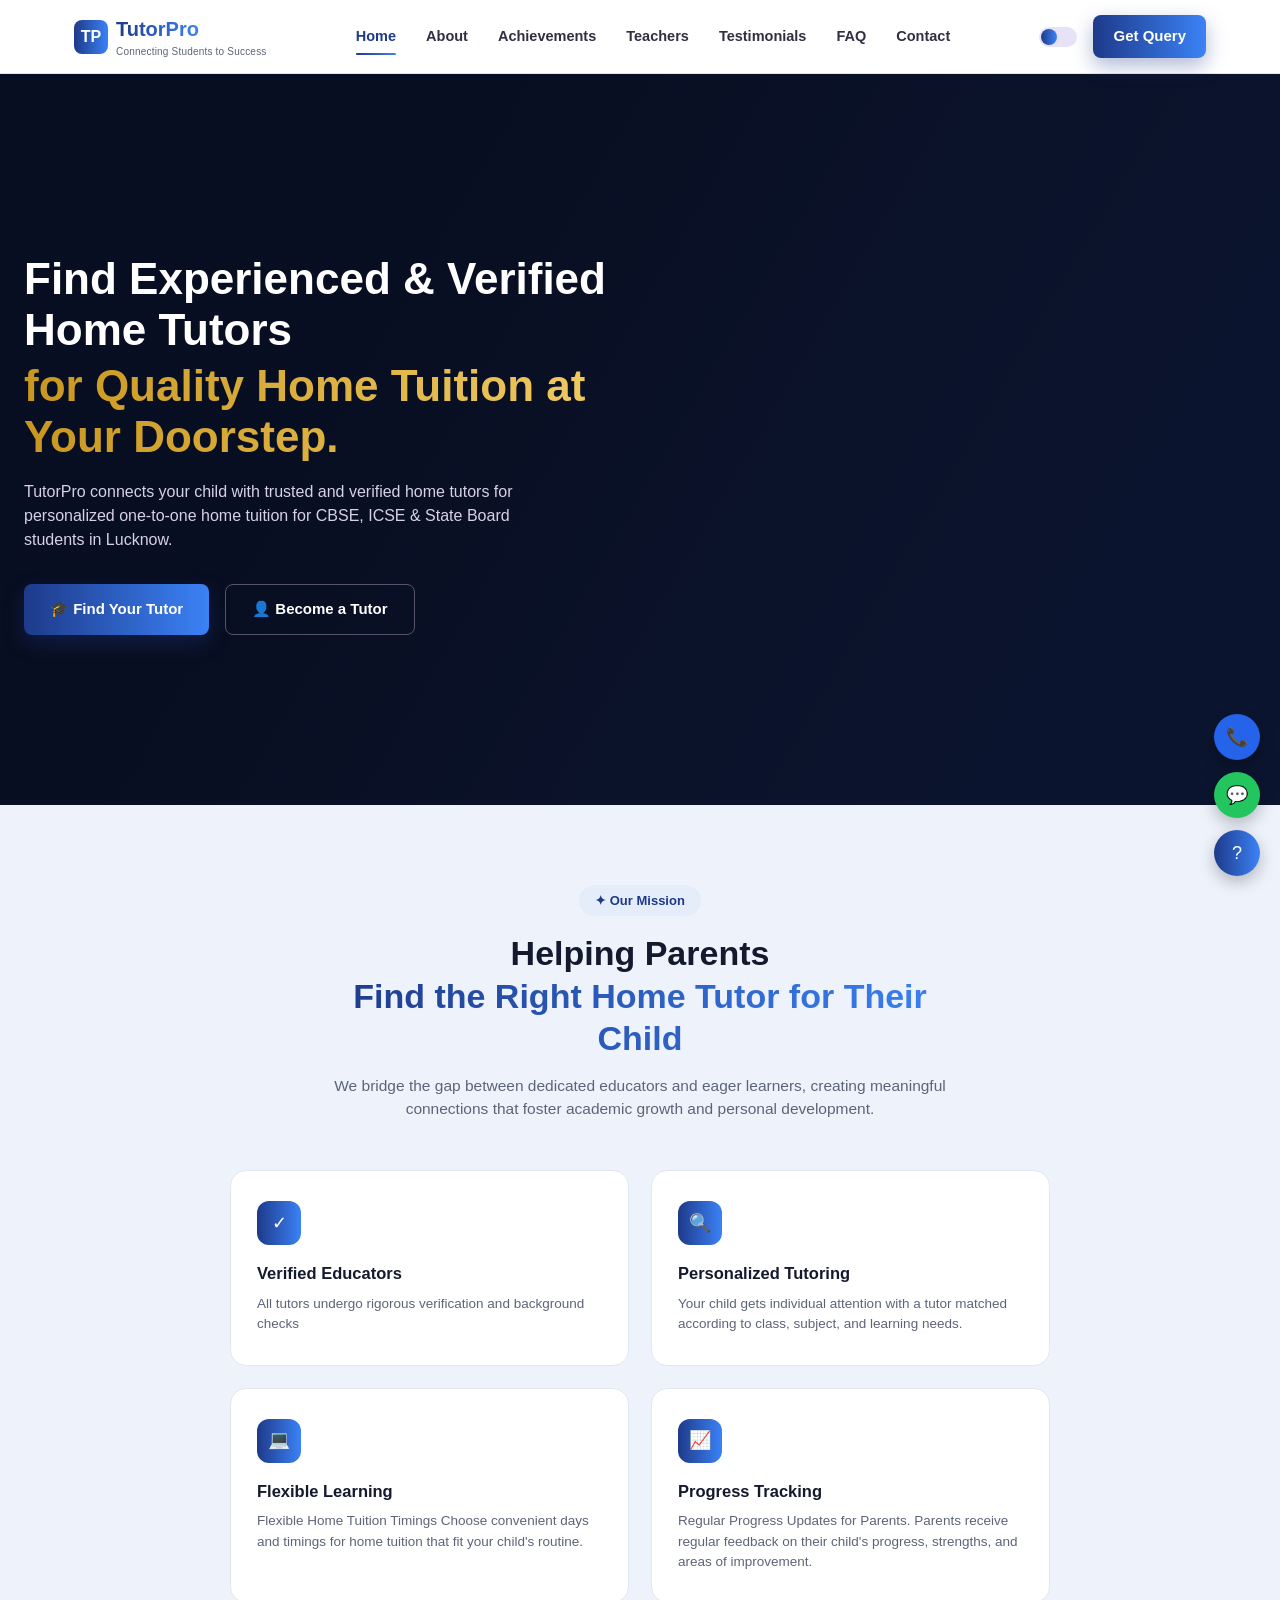
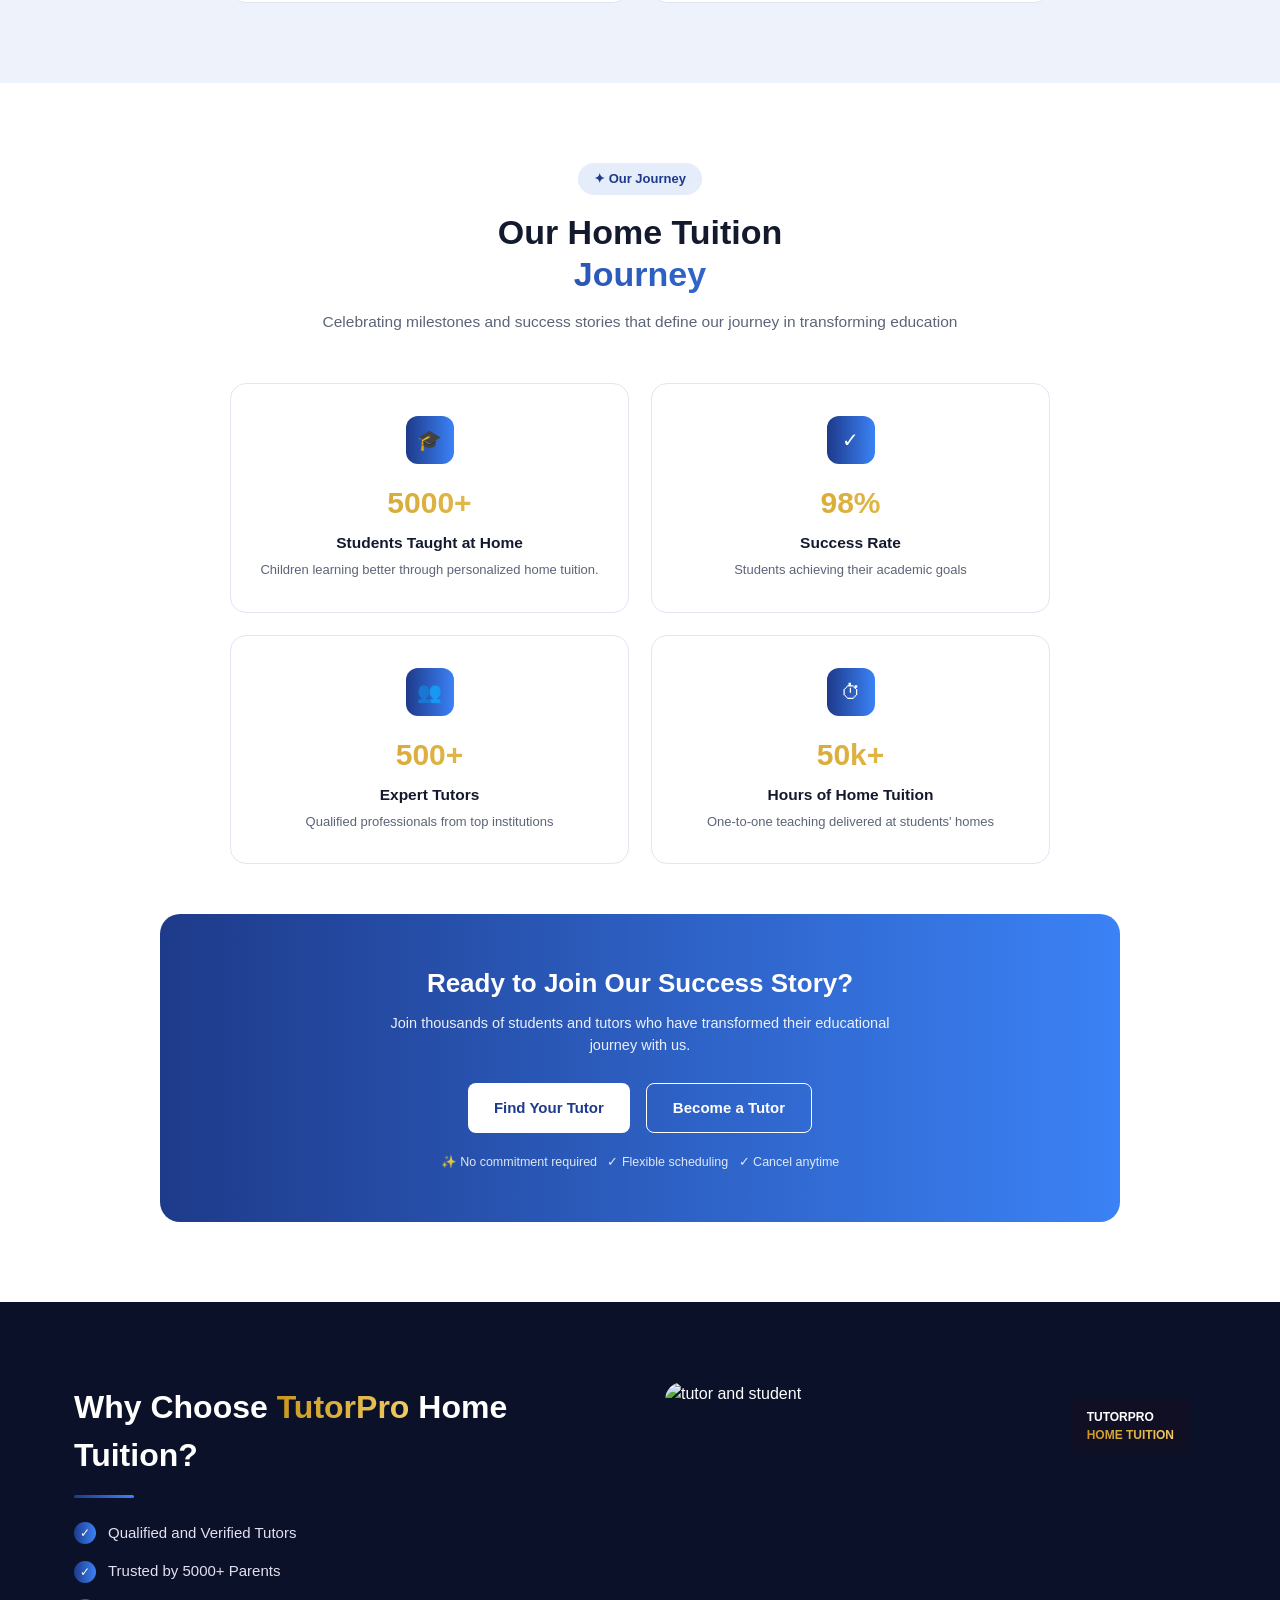
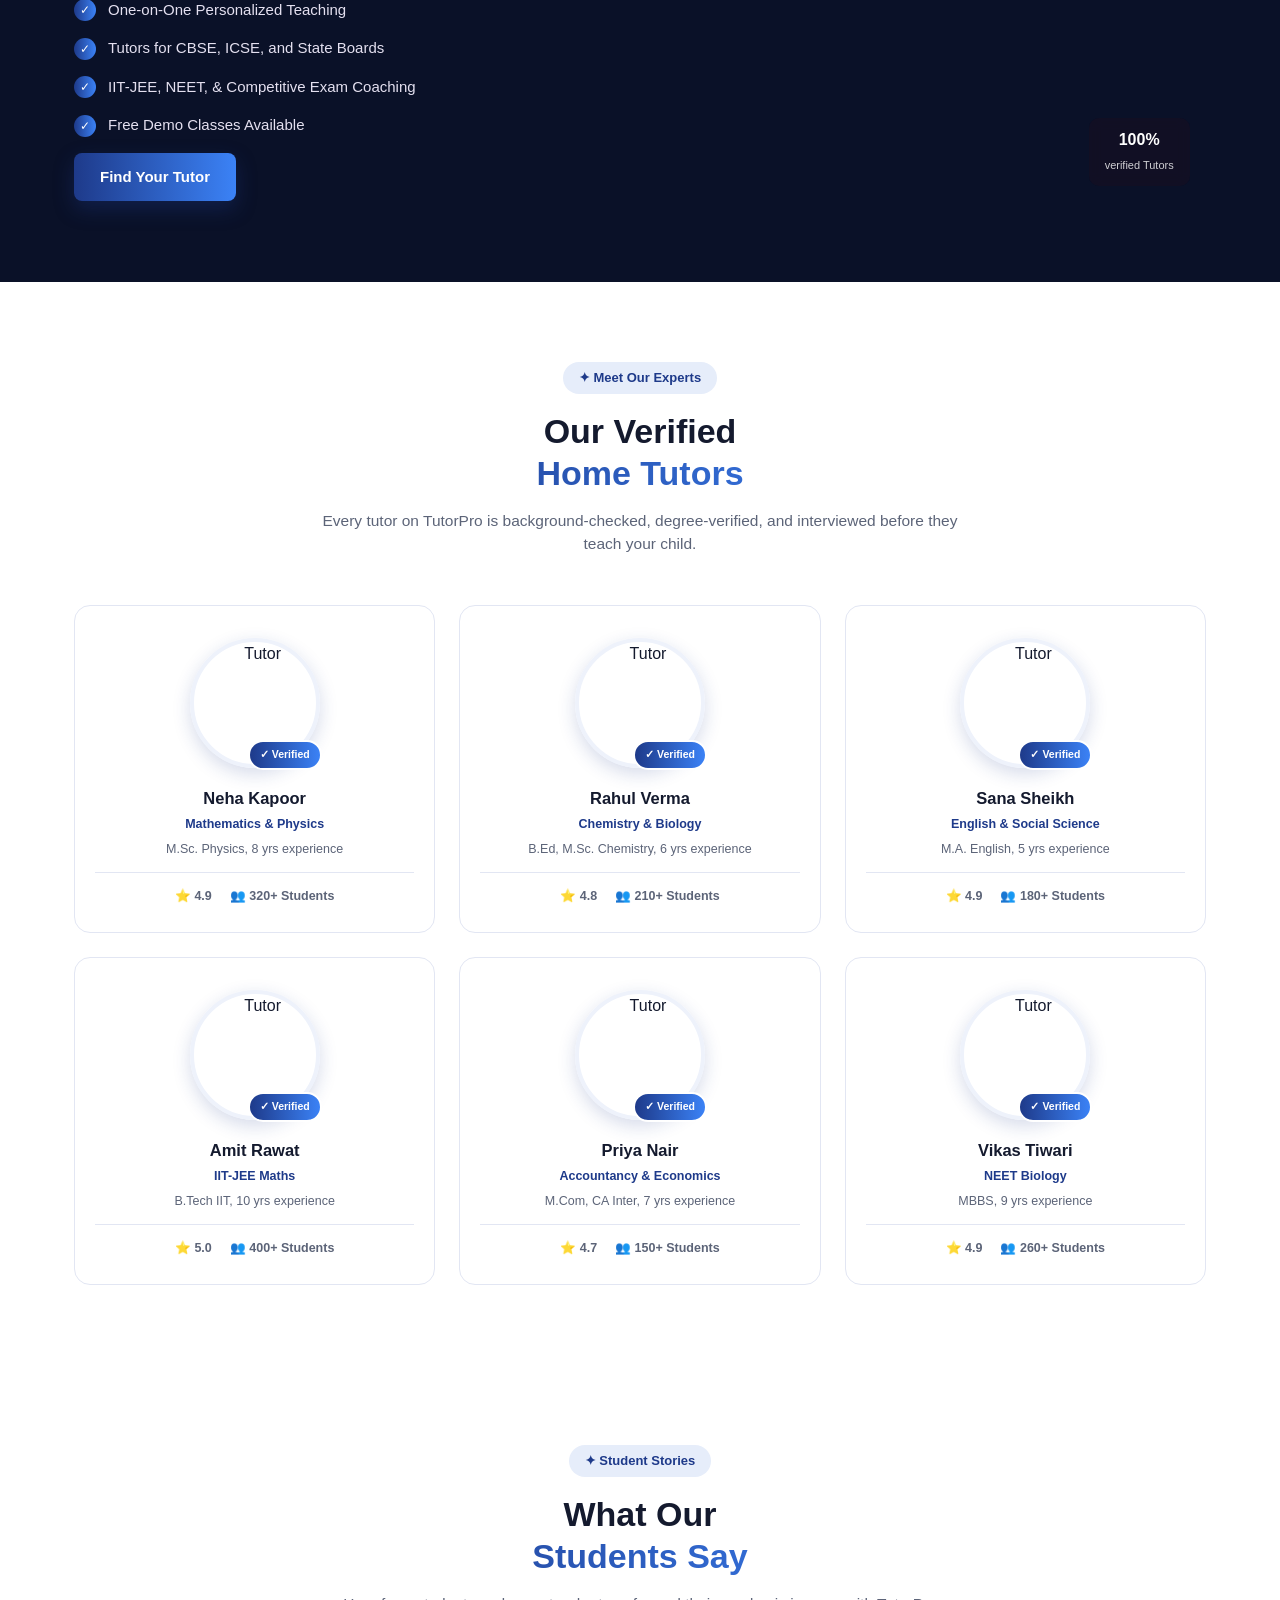
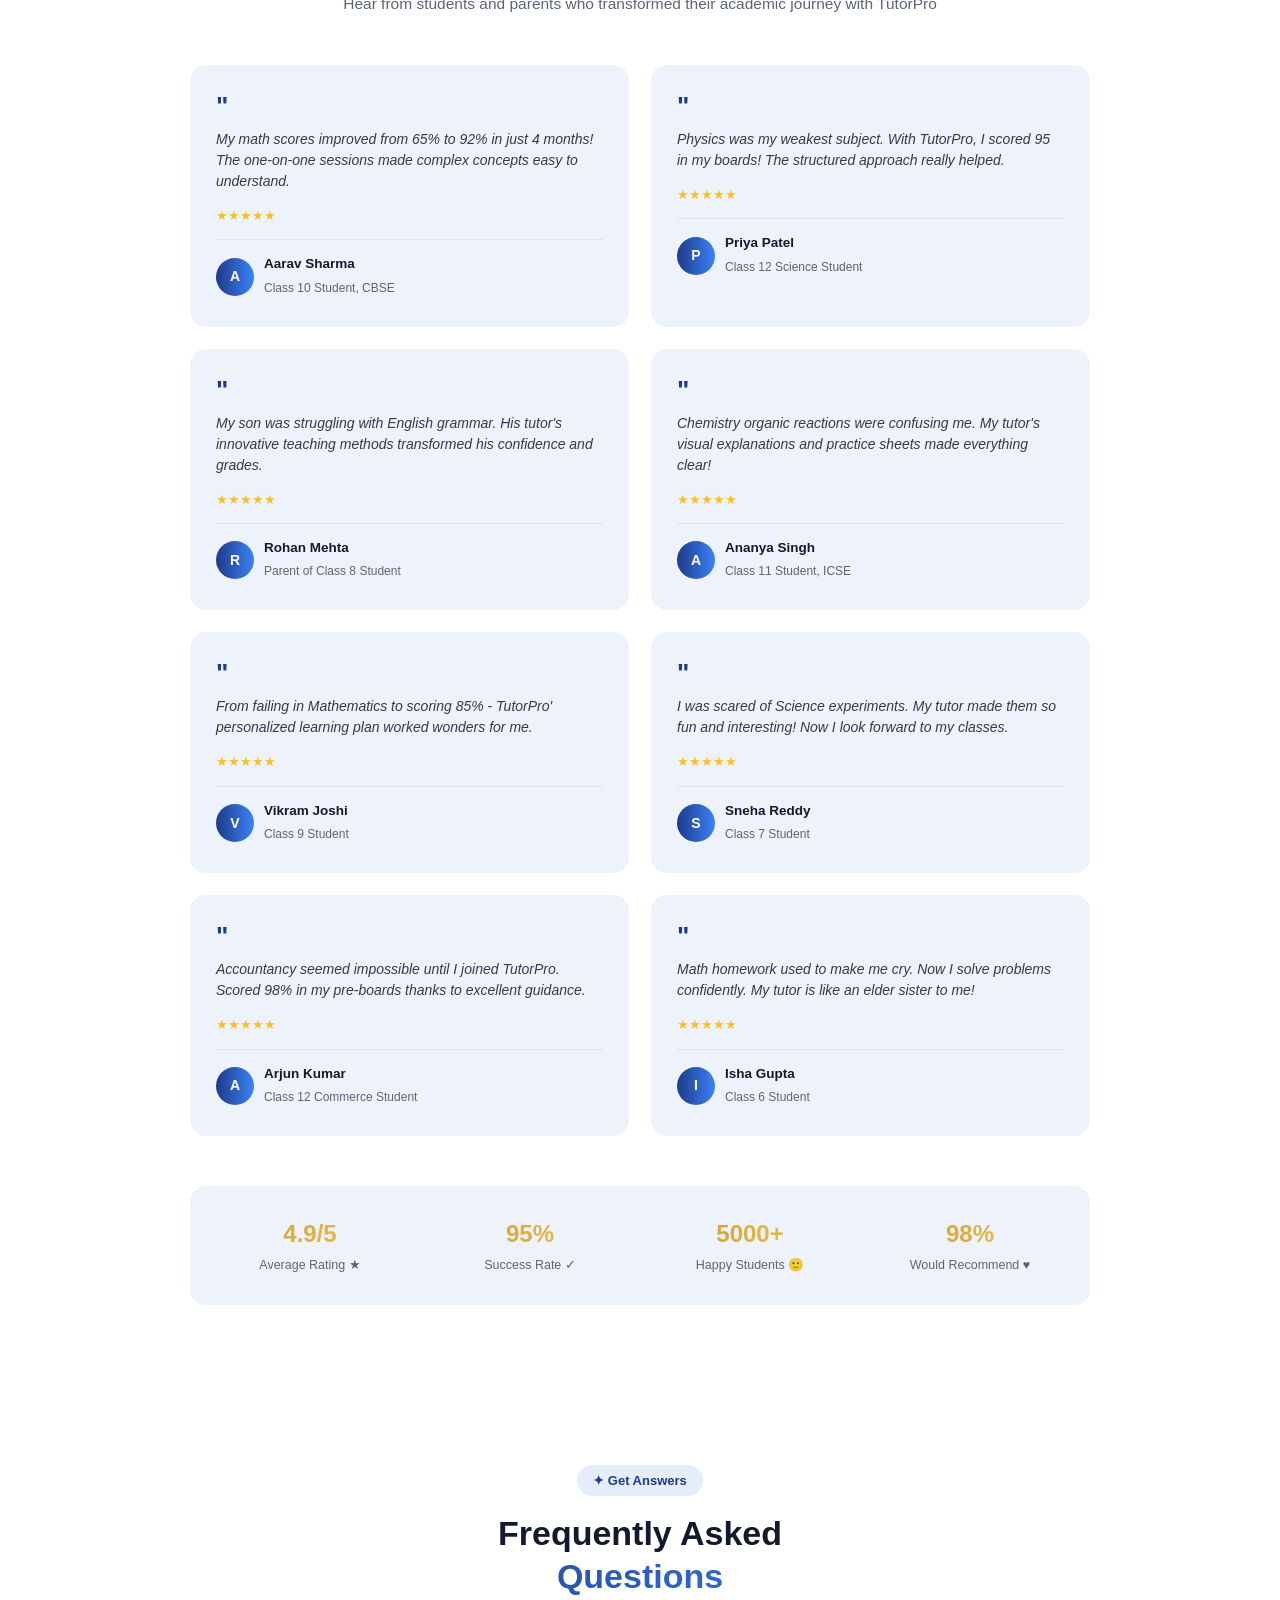
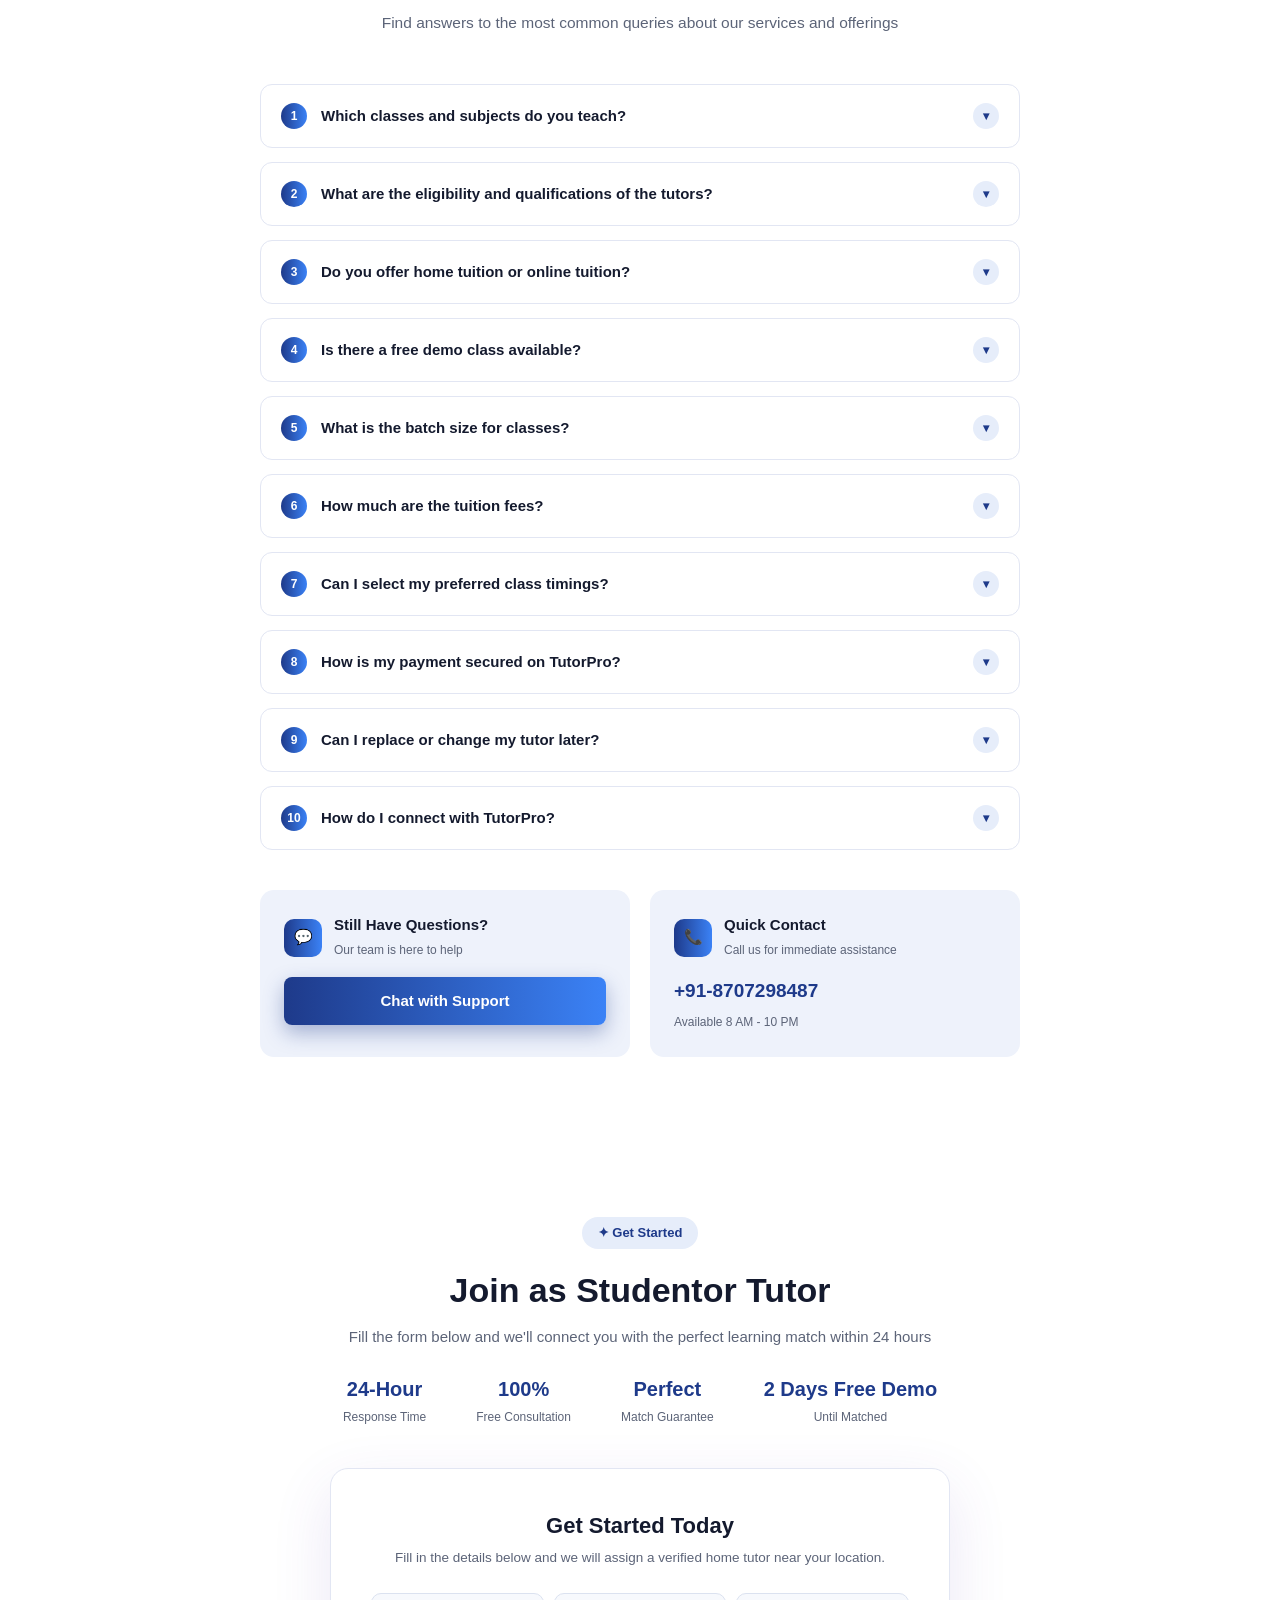
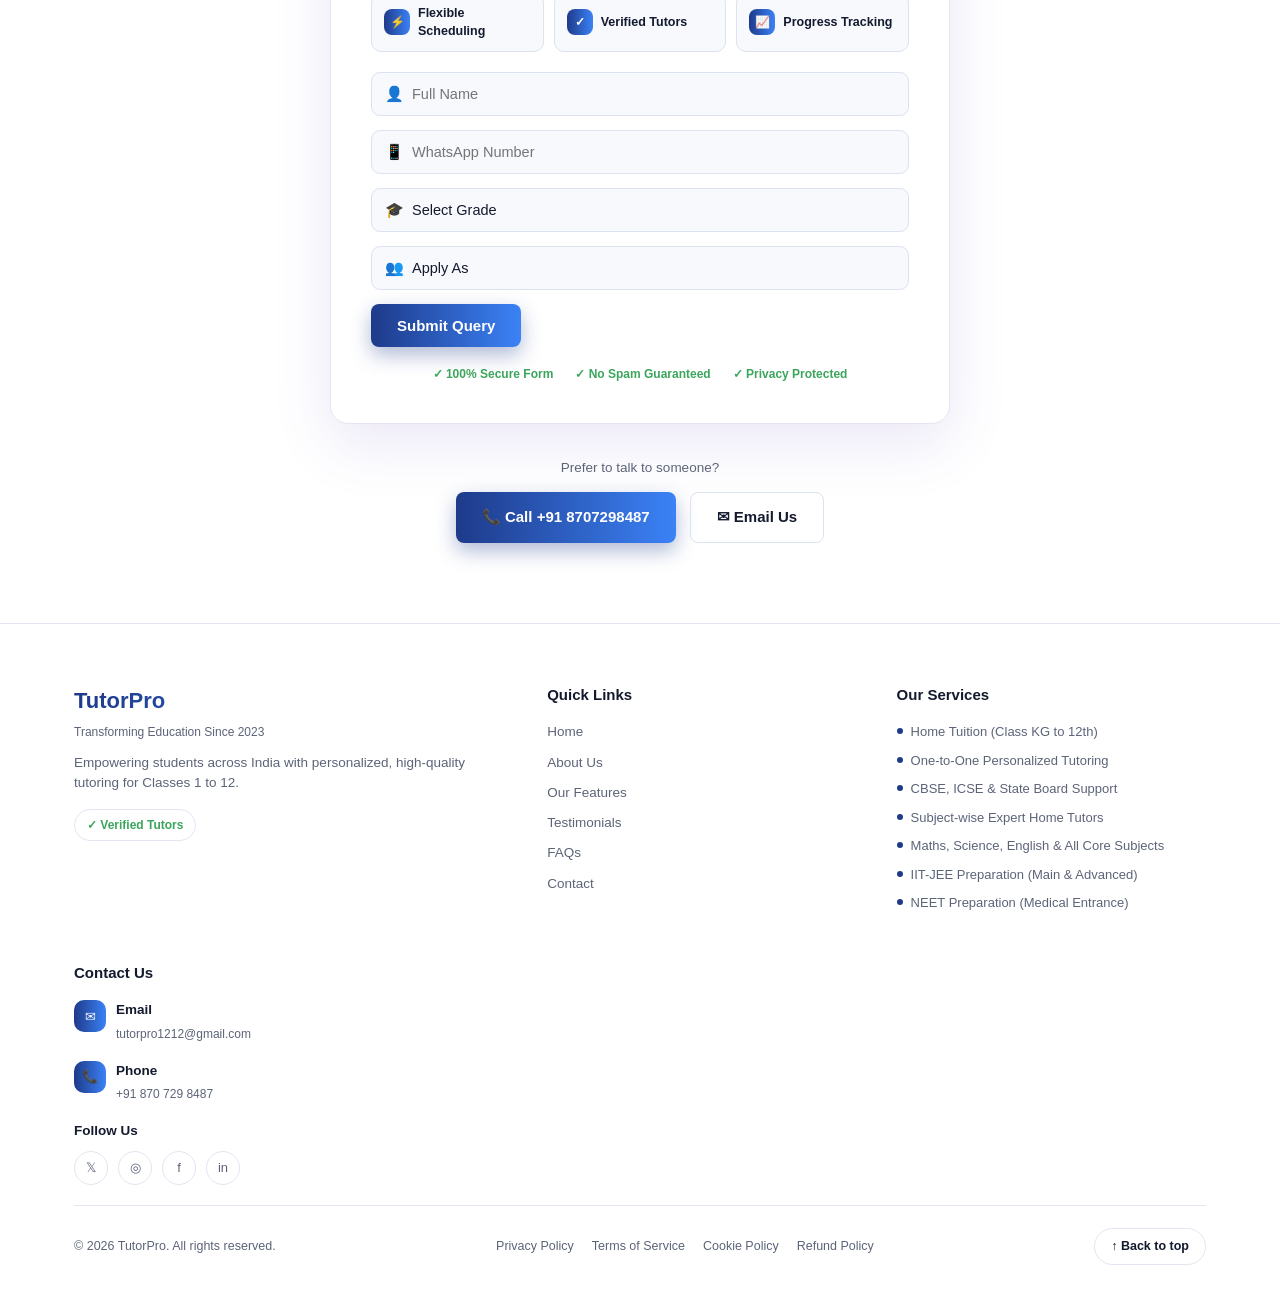
==== index.html @ f7be7aba "first commit" ====
<!DOCTYPE html>
<html lang="en">
<head>
<meta charset="UTF-8">
<meta name="viewport" content="width=device-width, initial-scale=1.0">

<!-- ===== Primary SEO Meta Tags ===== -->
<title>TutorPro | Verified Home Tutors in Lucknow for CBSE, ICSE & State Board</title>
<meta name="title" content="TutorPro | Verified Home Tutors in Lucknow for CBSE, ICSE & State Board">
<meta name="description" content="TutorPro connects students in Lucknow with verified, experienced home tutors for one-to-one home tuition — CBSE, ICSE, State Board, IIT-JEE & NEET coaching. Free demo class available.">
<meta name="keywords" content="home tutor Lucknow, home tuition Lucknow, CBSE tutor, ICSE tutor, state board tutor, IIT-JEE coaching, NEET coaching, verified home tutors, private tutor near me, TutorPro">
<meta name="author" content="TutorPro">
<meta name="robots" content="index, follow">
<meta name="language" content="English">
<meta name="revisit-after" content="7 days">
<link rel="canonical" href="https://www.tutorpro.in/">

<!-- ===== Open Graph / Facebook ===== -->
<meta property="og:type" content="website">
<meta property="og:url" content="https://www.tutorpro.in/">
<meta property="og:site_name" content="TutorPro">
<meta property="og:title" content="TutorPro | Verified Home Tutors in Lucknow for CBSE, ICSE & State Board">
<meta property="og:description" content="Find experienced & verified home tutors for quality one-to-one home tuition at your doorstep. CBSE, ICSE, State Board, IIT-JEE & NEET coaching in Lucknow.">
<meta property="og:image" content="https://www.tutorpro.in/og-image.jpg">
<meta property="og:image:width" content="1200">
<meta property="og:image:height" content="630">
<meta property="og:locale" content="en_IN">

<!-- ===== Twitter Card ===== -->
<meta name="twitter:card" content="summary_large_image">
<meta name="twitter:url" content="https://www.tutorpro.in/">
<meta name="twitter:title" content="TutorPro | Verified Home Tutors in Lucknow for CBSE, ICSE & State Board">
<meta name="twitter:description" content="Find experienced & verified home tutors for quality one-to-one home tuition at your doorstep in Lucknow. Free demo class available.">
<meta name="twitter:image" content="https://www.tutorpro.in/og-image.jpg">

<!-- ===== Theme / Icons ===== -->
<meta name="theme-color" content="#1e3a8a">
<link rel="icon" type="image/png" href="/favicon.png">
<link rel="apple-touch-icon" href="/apple-touch-icon.png">

<!-- ===== Structured Data (schema.org) ===== -->
<script type="application/ld+json">
{
  "@context": "https://schema.org",
  "@type": "EducationalOrganization",
  "name": "TutorPro",
  "description": "TutorPro connects students with verified and experienced home tutors for personalized one-to-one home tuition for CBSE, ICSE & State Board students in Lucknow.",
  "url": "https://www.tutorpro.in/",
  "logo": "https://www.tutorpro.in/logo.png",
  "telephone": "+91-8707298487",
  "email": "tutorpro1212@gmail.com",
  "address": {
    "@type": "PostalAddress",
    "addressLocality": "Lucknow",
    "addressRegion": "Uttar Pradesh",
    "addressCountry": "IN"
  },
  "areaServed": "Lucknow",
  "sameAs": [
    "https://twitter.com/tutorpro",
    "https://www.instagram.com/tutorpro",
    "https://www.facebook.com/tutorpro",
    "https://www.linkedin.com/company/tutorpro"
  ],
  "aggregateRating": {
    "@type": "AggregateRating",
    "ratingValue": "4.9",
    "reviewCount": "5000"
  }
}
</script>
<link rel="icon" href="assets/images/favicon.ico" type="image/x-icon">
<link rel="stylesheet" href="assets/css/style.css">
<link rel="stylesheet" href="assets/css/responsive.css">
<link rel="stylesheet" href="assets/css/theme.css">
</head>
<body>

<header>
  <div class="nav-wrap">
    <a href="#" class="logo">
      <div class="mark">TP</div>
      <div><span>TutorPro</span><small>Connecting Students to Success</small></div>
    </a>
    <nav class="nav-links" id="navLinks">
      <a href="#home" class="active">Home</a>
      <a href="#about">About</a>
      <a href="#achievements">Achievements</a>
      <a href="#teachers">Teachers</a>
      <a href="#testimonials">Testimonials</a>
      <a href="#faq">FAQ</a>
      <a href="#contact">Contact</a>
    </nav>
    <div class="nav-right">
      <div class="switch"></div>
      <a href="#contact" class="btn btn-grad nav-cta scroll-form-btn" style="padding:10px 20px;">Get Query</a>
      <button class="burger" id="burgerBtn" aria-label="Toggle menu" aria-expanded="false"><span></span><span></span><span></span></button>
    </div>
  </div>
  <div class="nav-overlay" id="navOverlay"></div>
</header>

<section class="hero" id="home">
  <div class="hero-inner">
    <h1>Find Experienced & Verified Home Tutors
      <span class="grad-line">for Quality Home Tuition at Your Doorstep.</span>
    </h1>
    <p>TutorPro connects your child with trusted and verified home tutors for personalized one-to-one home tuition for CBSE, ICSE & State Board students in Lucknow.</p>
    <div class="hero-btns">
      <a href="#contact" class="btn btn-grad scroll-form-btn" data-apply-as="Student">🎓 Find Your Tutor</a>
      <a href="#contact" class="btn btn-outline scroll-form-btn" data-apply-as="Tutor" style="border-color:#5a5170;color:#fff;">👤 Become a Tutor</a>
    </div>
  </div>
</section>

<section class="mission" id="about">
  <div class="container">
    <div class="section-head">
      <div class="eyebrow">✦ Our Mission</div>
      <h2>Helping Parents<span class="accent">Find the Right Home Tutor for Their Child</span></h2>
      <p>We bridge the gap between dedicated educators and eager learners, creating meaningful connections that foster academic growth and personal development.</p>
    </div>
    <div class="feat-grid">
      <div class="feat-card"><div class="feat-icon">✓</div><h4>Verified Educators</h4><p>All tutors undergo rigorous verification and background checks</p></div>
      <div class="feat-card"><div class="feat-icon">🔍</div><h4>Personalized Tutoring</h4><p>Your child gets individual attention with a tutor matched according to class, subject, and learning needs.</p></div>
      <div class="feat-card"><div class="feat-icon">💻</div><h4>Flexible Learning</h4><p>Flexible Home Tuition Timings Choose convenient days and timings for home tuition that fit your child's routine.</p></div>
      <div class="feat-card"><div class="feat-icon">📈</div><h4>Progress Tracking</h4><p>Regular Progress Updates for Parents. Parents receive regular feedback on their child's progress, strengths, and areas of improvement.</p></div>
    </div>
  </div>
</section>

<section>
  <div class="container">
    <div class="section-head">
      <div class="eyebrow">✦ Our Journey</div>
      <h2>Our Home Tuition<span class="accent">Journey</span></h2>
      <p>Celebrating milestones and success stories that define our journey in transforming education</p>
    </div>
    <div class="stats-grid">
      <div class="stat-card"><div class="stat-icon">🎓</div><div class="num">5000+</div><h4>Students Taught at Home</h4><p>Children learning better through personalized home tuition.</p></div>
      <div class="stat-card"><div class="stat-icon">✓</div><div class="num">98%</div><h4>Success Rate</h4><p>Students achieving their academic goals</p></div>
      <div class="stat-card"><div class="stat-icon">👥</div><div class="num">500+</div><h4>Expert Tutors</h4><p>Qualified professionals from top institutions</p></div>
      <div class="stat-card"><div class="stat-icon">⏱</div><div class="num">50k+</div><h4>Hours of Home Tuition</h4><p>One-to-one teaching delivered at students' homes</p></div>
    </div>
    <div class="cta-banner">
      <h3>Ready to Join Our Success Story?</h3>
      <p>Join thousands of students and tutors who have transformed their educational journey with us.</p>
      <div class="hero-btns">
        <a href="#contact" class="btn btn-white scroll-form-btn" data-apply-as="Student">Find Your Tutor</a>
        <a href="#contact" class="btn btn-outline scroll-form-btn" data-apply-as="Tutor">Become a Tutor</a>
      </div>
      <div class="cta-note">✨ No commitment required &nbsp; ✓ Flexible scheduling &nbsp; ✓ Cancel anytime</div>
    </div>
  </div>
</section>

<section class="why-dark" id="achievements">
  <div class="container">
    <div class="why-grid">
      <div>
        <h2>Why Choose <span>TutorPro</span> Home Tuition?</h2>
        <div class="divider"></div>
        <ul class="check-list">
          <li><span class="tick">✓</span> Qualified and Verified Tutors</li>
          <li><span class="tick">✓</span> Trusted by 5000+ Parents</li>
          <li><span class="tick">✓</span> One-on-One Personalized Teaching</li>
          <li><span class="tick">✓</span> Tutors for CBSE, ICSE, and State Boards</li>
          <li><span class="tick">✓</span> IIT-JEE, NEET, & Competitive Exam Coaching</li>
          <li><span class="tick">✓</span> Free Demo Classes Available</li>
        </ul>
        <a href="#contact" class="btn btn-grad scroll-form-btn" data-apply-as="Student">Find Your Tutor</a>
      </div>
      <div class="why-img">
        <img src="https://media.istockphoto.com/id/1006545730/photo/mother-helping-son-with-homework-sitting-at-desk-in-bedroom.jpg?s=612x612&w=0&k=20&c=tmEoLAjOdLFVr9pxAWvayZfAB1xKFu8ntSTrrJ3hf3w=" alt="tutor and student">
        <div class="why-tag">TUTORPRO<span>HOME TUITION</span></div>
        <div class="why-badge"><b>100%</b><small>verified Tutors</small></div>
      </div>
    </div>
  </div>
</section>

<section id="teachers">
  <div class="container">
    <div class="section-head">
      <div class="eyebrow">✦ Meet Our Experts</div>
      <h2>Our Verified<span class="accent">Home Tutors</span></h2>
      <p>Every tutor on TutorPro is background-checked, degree-verified, and interviewed before they teach your child.</p>
    </div>
    <div class="teacher-grid">
      <div class="teacher-card">
        <div class="teacher-photo">
          <img src="https://images.unsplash.com/photo-1580489944761-15a19d654956?q=80&w=500&auto=format&fit=crop" alt="Tutor">
          <span class="teacher-badge">✓ Verified</span>
        </div>
        <div class="teacher-info">
          <h4>Neha Kapoor</h4>
          <div class="subject">Mathematics & Physics</div>
          <div class="qual">M.Sc. Physics, 8 yrs experience</div>
          <div class="teacher-meta">
            <span>⭐ 4.9</span>
            <span>👥 320+ Students</span>
          </div>
        </div>
      </div>
      <div class="teacher-card">
        <div class="teacher-photo">
          <img src="https://images.unsplash.com/photo-1507003211169-0a1dd7228f2d?q=80&w=500&auto=format&fit=crop" alt="Tutor">
          <span class="teacher-badge">✓ Verified</span>
        </div>
        <div class="teacher-info">
          <h4>Rahul Verma</h4>
          <div class="subject">Chemistry & Biology</div>
          <div class="qual">B.Ed, M.Sc. Chemistry, 6 yrs experience</div>
          <div class="teacher-meta">
            <span>⭐ 4.8</span>
            <span>👥 210+ Students</span>
          </div>
        </div>
      </div>
      <div class="teacher-card">
        <div class="teacher-photo">
          <img src="https://images.unsplash.com/photo-1573497019940-1c28c88b4f3e?q=80&w=500&auto=format&fit=crop" alt="Tutor">
          <span class="teacher-badge">✓ Verified</span>
        </div>
        <div class="teacher-info">
          <h4>Sana Sheikh</h4>
          <div class="subject">English & Social Science</div>
          <div class="qual">M.A. English, 5 yrs experience</div>
          <div class="teacher-meta">
            <span>⭐ 4.9</span>
            <span>👥 180+ Students</span>
          </div>
        </div>
      </div>
      <div class="teacher-card">
        <div class="teacher-photo">
          <img src="https://images.unsplash.com/photo-1500648767791-00dcc994a43e?q=80&w=500&auto=format&fit=crop" alt="Tutor">
          <span class="teacher-badge">✓ Verified</span>
        </div>
        <div class="teacher-info">
          <h4>Amit Rawat</h4>
          <div class="subject">IIT-JEE Maths</div>
          <div class="qual">B.Tech IIT, 10 yrs experience</div>
          <div class="teacher-meta">
            <span>⭐ 5.0</span>
            <span>👥 400+ Students</span>
          </div>
        </div>
      </div>
      <div class="teacher-card">
        <div class="teacher-photo">
          <img src="https://images.unsplash.com/photo-1544005313-94ddf0286df2?q=80&w=500&auto=format&fit=crop" alt="Tutor">
          <span class="teacher-badge">✓ Verified</span>
        </div>
        <div class="teacher-info">
          <h4>Priya Nair</h4>
          <div class="subject">Accountancy & Economics</div>
          <div class="qual">M.Com, CA Inter, 7 yrs experience</div>
          <div class="teacher-meta">
            <span>⭐ 4.7</span>
            <span>👥 150+ Students</span>
          </div>
        </div>
      </div>
      <div class="teacher-card">
        <div class="teacher-photo">
          <img src="https://images.unsplash.com/photo-1519085360753-af0119f7cbe7?q=80&w=500&auto=format&fit=crop" alt="Tutor">
          <span class="teacher-badge">✓ Verified</span>
        </div>
        <div class="teacher-info">
          <h4>Vikas Tiwari</h4>
          <div class="subject">NEET Biology</div>
          <div class="qual">MBBS, 9 yrs experience</div>
          <div class="teacher-meta">
            <span>⭐ 4.9</span>
            <span>👥 260+ Students</span>
          </div>
        </div>
      </div>
    </div>
  </div>
</section>

<section id="testimonials">
  <div class="container">
    <div class="section-head">
      <div class="eyebrow">✦ Student Stories</div>
      <h2>What Our<span class="accent">Students Say</span></h2>
      <p>Hear from students and parents who transformed their academic journey with TutorPro</p>
    </div>
    <div class="test-grid">
      <div class="test-card"><div class="quote">"</div><p>My math scores improved from 65% to 92% in just 4 months! The one-on-one sessions made complex concepts easy to understand.</p><div class="stars">★★★★★</div><div class="test-foot"><div class="avatar">A</div><div><b>Aarav Sharma</b><span>Class 10 Student, CBSE</span></div></div></div>
      <div class="test-card"><div class="quote">"</div><p>Physics was my weakest subject. With TutorPro, I scored 95 in my boards! The structured approach really helped.</p><div class="stars">★★★★★</div><div class="test-foot"><div class="avatar">P</div><div><b>Priya Patel</b><span>Class 12 Science Student</span></div></div></div>
      <div class="test-card"><div class="quote">"</div><p>My son was struggling with English grammar. His tutor's innovative teaching methods transformed his confidence and grades.</p><div class="stars">★★★★★</div><div class="test-foot"><div class="avatar">R</div><div><b>Rohan Mehta</b><span>Parent of Class 8 Student</span></div></div></div>
      <div class="test-card"><div class="quote">"</div><p>Chemistry organic reactions were confusing me. My tutor's visual explanations and practice sheets made everything clear!</p><div class="stars">★★★★★</div><div class="test-foot"><div class="avatar">A</div><div><b>Ananya Singh</b><span>Class 11 Student, ICSE</span></div></div></div>
      <div class="test-card"><div class="quote">"</div><p>From failing in Mathematics to scoring 85% - TutorPro' personalized learning plan worked wonders for me.</p><div class="stars">★★★★★</div><div class="test-foot"><div class="avatar">V</div><div><b>Vikram Joshi</b><span>Class 9 Student</span></div></div></div>
      <div class="test-card"><div class="quote">"</div><p>I was scared of Science experiments. My tutor made them so fun and interesting! Now I look forward to my classes.</p><div class="stars">★★★★★</div><div class="test-foot"><div class="avatar">S</div><div><b>Sneha Reddy</b><span>Class 7 Student</span></div></div></div>
      <div class="test-card"><div class="quote">"</div><p>Accountancy seemed impossible until I joined TutorPro. Scored 98% in my pre-boards thanks to excellent guidance.</p><div class="stars">★★★★★</div><div class="test-foot"><div class="avatar">A</div><div><b>Arjun Kumar</b><span>Class 12 Commerce Student</span></div></div></div>
      <div class="test-card"><div class="quote">"</div><p>Math homework used to make me cry. Now I solve problems confidently. My tutor is like an elder sister to me!</p><div class="stars">★★★★★</div><div class="test-foot"><div class="avatar">I</div><div><b>Isha Gupta</b><span>Class 6 Student</span></div></div></div>
    </div>
    <div class="mini-stats">
      <div><b>4.9/5</b><p>Average Rating ★</p></div>
      <div><b>95%</b><p>Success Rate ✓</p></div>
      <div><b>5000+</b><p>Happy Students 🙂</p></div>
      <div><b>98%</b><p>Would Recommend ♥</p></div>
    </div>
  </div>
</section>

<section id="faq">
  <div class="container">
    <div class="section-head">
      <div class="eyebrow">✦ Get Answers</div>
      <h2>Frequently Asked<span class="accent">Questions</span></h2>
      <p>Find answers to the most common queries about our services and offerings</p>
    </div>
    <div class="faq-wrap" id="faqWrap">
      <!-- faq items injected by JS -->
    </div>
    <div class="faq-contact">
      <div class="fc-card">
        <div class="row"><div class="fc-icon">💬</div><div><b>Still Have Questions?</b><small>Our team is here to help</small></div></div>
        <a href="#contact" class="btn btn-grad" style="width:100%;justify-content:center;">Chat with Support</a>
      </div>
      <div class="fc-card">
        <div class="row"><div class="fc-icon">📞</div><div><b>Quick Contact</b><small>Call us for immediate assistance</small></div></div>
        <div class="fc-phone">+91-8707298487</div>
        <small>Available 8 AM - 10 PM</small>
      </div>
    </div>
  </div>
</section>

<section id="contact">
  <div class="container">
    <div class="contact-top">
      <div class="eyebrow">✦ Get Started</div>
      <h2 style="font-size:34px;font-weight:800;">Join as Student<span class="accent" style="display:inline;">or Tutor</span></h2>
      <p style="color:var(--text-gray);font-size:15px;margin-top:10px;">Fill the form below and we'll connect you with the perfect learning match within 24 hours</p>
      <div class="contact-stats" style="margin-top:26px;">
        <div><b>24-Hour</b><span>Response Time</span></div>
        <div><b>100%</b><span>Free Consultation</span></div>
        <div><b>Perfect</b><span>Match Guarantee</span></div>
        <div><b>2 Days Free Demo</b><span>Until Matched</span></div>
      </div>
    </div>

    <div class="get-started-card">
      <h3>Get Started Today</h3>
      <p>Fill in the details below and we will assign a verified home tutor near your location.</p>
      <div class="pill-row">
        <div class="pill"><span class="ic">⚡</span> Flexible Scheduling</div>
        <div class="pill"><span class="ic">✓</span> Verified Tutors</div>
        <div class="pill"><span class="ic">📈</span> Progress Tracking</div>
      </div>
      <form id="queryForm">
        <div class="field"><span class="ic">👤</span><input type="text" id="fullNameInput" placeholder="Full Name" required></div>
        <div class="field"><span class="ic">📱</span><input type="tel" id="whatsappInput" placeholder="WhatsApp Number" required></div>
        <div class="field"><span class="ic">🎓</span>
          <select id="gradeSelect" required><option value="">Select Grade</option><option>Class 1-5</option><option>Class 6-8</option><option>Class 9-10</option><option>Class 11-12</option></select>
        </div>
        <div class="field"><span class="ic">👥</span>
          <select id="applyAsSelect" required><option value="">Apply As</option><option value="Student">Student</option><option value="Tutor">Tutor</option></select>
        </div>
        <button type="submit" class="btn btn-grad" id="submitQueryBtn">Submit Query</button>
        <p class="form-status" id="formStatus"></p>
      </form>
      <div class="form-trust">
        <span>✓ 100% Secure Form</span>
        <span>✓ No Spam Guaranteed</span>
        <span>✓ Privacy Protected</span>
      </div>
    </div>

    <div class="talk-row">
      <p>Prefer to talk to someone?</p>
      <div class="talk-btns">
        <a href="tel:+918707298487" class="btn btn-grad">📞 Call +91 8707298487</a>
        <a href="mailto:tutorpro1212@gmail.com" class="btn btn-outline">✉ Email Us</a>
      </div>
    </div>
  </div>
</section>

<footer>
  <div class="container">
    <div class="foot-grid">
      <div>
        <div class="foot-logo">TutorPro</div>
        <div class="foot-tag">Transforming Education Since 2023</div>
        <p class="foot-desc">Empowering students across India with personalized, high-quality tutoring for Classes 1 to 12.</p>
        <span class="verified-chip">✓ Verified Tutors</span>
      </div>
      <div>
        <h5>Quick Links</h5>
        <ul class="foot-links">
          <li><a href="#home">Home</a></li>
          <li><a href="#about">About Us</a></li>
          <li><a href="#about">Our Features</a></li>
          <li><a href="#testimonials">Testimonials</a></li>
          <li><a href="#faq">FAQs</a></li>
          <li><a href="#contact">Contact</a></li>
        </ul>
      </div>
      <div>
        <h5>Our Services</h5>
        <ul class="foot-services">
          <li>Home Tuition (Class KG to 12th)</li>
          <li>One-to-One Personalized Tutoring</li>
          <li>CBSE, ICSE & State Board Support</li>
          <li>Subject-wise Expert Home Tutors</li>
          <li>Maths, Science, English & All Core Subjects</li>
          <li>IIT-JEE Preparation (Main & Advanced)</li>
          <li>NEET Preparation (Medical Entrance)</li>
        </ul>
      </div>
    </div>
    <div class="foot-grid" style="grid-template-columns:1fr;margin-bottom:20px;">
      <div class="foot-contact" style="max-width:340px;">
        <h5>Contact Us</h5>
        <div class="row"><div class="fc-icon">✉</div><div><b>Email</b><small>tutorpro1212@gmail.com</small></div></div>
        <div class="row"><div class="fc-icon">📞</div><div><b>Phone</b><small>+91 870 729 8487</small></div></div>
        <b style="font-size:13.5px;">Follow Us</b>
        <div class="social-row">
          <a href="#">𝕏</a><a href="#">◎</a><a href="#">f</a><a href="#">in</a>
        </div>
      </div>
    </div>
    <div class="foot-bottom">
      <span>© 2026 TutorPro. All rights reserved.</span>
      <div class="links">
        <a href="#">Privacy Policy</a><a href="#">Terms of Service</a><a href="#">Cookie Policy</a><a href="#">Refund Policy</a>
      </div>
      <a href="#home" class="back-top">↑ Back to top</a>
    </div>
  </div>
</footer>

<div class="float-icons">
  <a href="tel:+8957461049" class="fi-call">📞</a>
  <a href="https://wa.me/8957461049" class="fi-wa" target="_blank">💬</a>
  <a href="#faq" class="fi-help">?</a>
</div>

<script src="assets/js/script.js"></script>
<script type="module" src="assets/js/firebase-config.js"></script>
</body>
</html>
---- assets/css/style.css ----
*{margin:0;padding:0;box-sizing:border-box;}
 html,body{font-family:'Segoe UI',Arial,Helvetica,sans-serif;color:var(--text-dark);background:var(--bg-body);line-height:1.5;transition:background .25s ease, color .25s ease; scroll-behavior:smooth;}
  a{text-decoration:none;color:inherit;}
  ul{list-style:none;}
  img{max-width:100%;display:block;}
  .container{max-width:1180px;margin:0 auto;padding:0 24px;}
  .btn{display:inline-flex;align-items:center;gap:8px;padding:13px 26px;border-radius:8px;font-weight:600;font-size:15px;border:none;cursor:pointer;transition:transform .2s ease, box-shadow .2s ease, background .25s ease, color .25s ease;}
  .btn:hover{transform:translateY(-2px);}
  .btn-grad{background:var(--grad);color:var(--on-grad);box-shadow:0 8px 20px var(--btn-shadow);}
  .btn-outline{background:transparent;color:var(--text-dark);border:1.5px solid var(--input-border);}
  .btn-outline:hover{border-color:var(--purple-1);}
  .btn-white{background:var(--bg-card);color:var(--purple-1);}
  .eyebrow{display:inline-flex;align-items:center;gap:6px;padding:6px 16px;border-radius:20px;background:var(--chev-bg);color:var(--purple-1);font-size:13px;font-weight:600;margin-bottom:16px;}
 
  /* ---------- HEADER ---------- */
  header{position:sticky;top:0;z-index:1000;background:var(--bg-header);backdrop-filter:blur(10px);border-bottom:1px solid var(--border);transition:background .25s ease, border-color .25s ease;}
  .nav-wrap{display:flex;align-items:center;justify-content:space-between;padding:14px 24px;max-width:1180px;margin:0 auto;}
  .logo{display:flex;align-items:center;gap:8px;font-weight:800;font-size:20px;}
  .logo .mark{width:34px;height:34px;border-radius:8px;background:var(--grad);display:flex;align-items:center;justify-content:center;color:var(--on-grad);font-size:16px;}
  .logo span{background:var(--grad);-webkit-background-clip:text;background-clip:text;color:transparent;}
  .logo small{display:block;font-size:10px;font-weight:400;color:var(--text-gray);letter-spacing:.2px;}
  .nav-links{display:flex;align-items:center;gap:30px;}
  .nav-links a{font-size:14.5px;font-weight:600;color:var(--nav-link-color);position:relative;padding:4px 0;transition:color .2s;}
  .nav-links a.active,.nav-links a:hover{color:var(--purple-1);}
  .nav-links a.active::after{content:'';position:absolute;left:0;right:0;bottom:-4px;height:2px;background:var(--grad);border-radius:2px;}
  .nav-right{display:flex;align-items:center;gap:16px;}
  .switch{width:38px;height:20px;border-radius:20px;background:var(--switch-track);position:relative;cursor:pointer;flex:0 0 38px;transition:background .25s ease;}
  .switch::after{content:'';position:absolute;top:2px;left:2px;width:16px;height:16px;border-radius:50%;background:var(--grad);transition:left .25s ease, background .25s ease;}
  .switch.active{background:var(--switch-track-active);}
  .switch.active::after{left:20px;background:#fff;}
  .burger{display:none;flex-direction:column;justify-content:center;gap:5px;cursor:pointer;background:none;border:none;width:30px;height:30px;padding:0;position:relative;z-index:1001;}
  .burger span{width:24px;height:2px;background:var(--text-dark);border-radius:2px;transition:transform .25s ease, opacity .25s ease;}
  .burger.active span:nth-child(1){transform:translateY(7px) rotate(45deg);}
  .burger.active span:nth-child(2){opacity:0;}
  .burger.active span:nth-child(3){transform:translateY(-7px) rotate(-45deg);}
  .nav-overlay{display:none;position:fixed;inset:0;background:var(--overlay-bg);z-index:998;}
  .nav-overlay.show{display:block;}
  body.no-scroll{overflow:hidden;}
 
  /* ---------- HERO ---------- */
  .hero{position:relative;min-height:640px;display:flex;align-items:center;background:#0c1530;overflow:hidden;}
  .hero::before{content:'';position:absolute;inset:0;background-image:linear-gradient(120deg,rgba(8,14,32,.93) 30%, rgba(8,14,32,.4) 60%, rgba(8,14,32,.08) 85%), url('https://teachfind.com/wp-content/uploads/2024/10/parent-helping-with-homework.jpg');background-size:cover;background-position:center;}
  .hero-inner{position:relative;z-index:2;max-width:640px;padding:100px 24px 90px;}
  .hero h1{font-size:44px;line-height:1.15;font-weight:800;color:#fff;margin-bottom:18px;}
  .hero h1 .grad-line{display:block;background:var(--grad-gold);-webkit-background-clip:text;background-clip:text;color:transparent;margin-top:6px;}
  .hero p{color:#d7d1e6;font-size:16px;max-width:520px;margin-bottom:32px;}
  .hero-btns{display:flex;gap:16px;flex-wrap:wrap;}
 
  .float-icons{position:fixed;right:20px;bottom:24px;display:flex;flex-direction:column;gap:12px;z-index:900;}
  .float-icons a{width:46px;height:46px;border-radius:50%;display:flex;align-items:center;justify-content:center;color:#fff;font-size:18px;box-shadow:0 6px 16px rgba(0,0,0,.25);transition:transform .2s;}
  .float-icons a:hover{transform:scale(1.08);}
  .fi-call{background:#2563eb;}
  .fi-wa{background:#22c55e;}
  .fi-help{background:var(--grad);color:var(--on-grad);}
 
  /* ---------- SECTION GENERIC ---------- */
  section{padding:80px 0;}
  .section-head{text-align:center;max-width:640px;margin:0 auto 50px;}
  .section-head h2{font-size:34px;font-weight:800;line-height:1.25;margin-bottom:14px;}
  .section-head h2 .accent{background:var(--grad);-webkit-background-clip:text;background-clip:text;color:transparent;display:block;}
  .section-head p{color:var(--text-gray);font-size:15.5px;}
 
  /* ---------- FEATURE GRID (mission) ---------- */
  .mission{background:var(--bg-lav);}
  .feat-grid{display:grid;grid-template-columns:1fr 1fr;gap:22px;max-width:820px;margin:0 auto;}
  .feat-card{background:var(--bg-card);border:1px solid var(--border);border-radius:16px;padding:30px 26px;}
  .feat-icon{width:44px;height:44px;border-radius:12px;background:var(--grad);display:flex;align-items:center;justify-content:center;color:var(--on-grad);font-size:18px;margin-bottom:16px;}
  .feat-card h4{font-size:16.5px;font-weight:700;margin-bottom:8px;}
  .feat-card p{font-size:13.5px;color:var(--text-gray);}
 
  /* ---------- STATS (journey) ---------- */
  .stats-grid{display:grid;grid-template-columns:1fr 1fr;gap:22px;max-width:820px;margin:0 auto 50px;}
  .stat-card{background:var(--bg-card);border:1px solid var(--border);border-radius:16px;padding:32px 26px;text-align:center;}
  .stat-icon{width:48px;height:48px;border-radius:12px;background:var(--grad);display:flex;align-items:center;justify-content:center;color:var(--on-grad);font-size:20px;margin:0 auto 16px;}
  .stat-card .num{font-size:30px;font-weight:800;background:var(--grad-gold);-webkit-background-clip:text;background-clip:text;color:transparent;}
  .stat-card h4{font-size:15.5px;font-weight:700;margin:6px 0 6px;}
  .stat-card p{font-size:13px;color:var(--text-gray);}
 
  .cta-banner{max-width:960px;margin:0 auto;background:var(--grad);border-radius:20px;padding:50px 40px;text-align:center;color:var(--on-grad);}
  .cta-banner h3{font-size:26px;font-weight:800;margin-bottom:10px;}
  .cta-banner p{opacity:.9;font-size:14.5px;max-width:520px;margin:0 auto 26px;}
  .cta-banner .hero-btns{justify-content:center;}
  .cta-banner .btn-outline{border-color:currentColor;color:var(--on-grad);}
  .cta-note{margin-top:20px;font-size:12.5px;opacity:.85;}
 
  /* ---------- WHY CHOOSE (dark) ---------- */
  .why-dark{background:var(--dark);color:#fff;}
  .why-grid{display:grid;grid-template-columns:1fr 1fr;gap:50px;align-items:center;}
  .why-grid h2{font-size:32px;font-weight:800;margin-bottom:6px;}
  .why-grid h2 span{background:var(--grad-gold);-webkit-background-clip:text;background-clip:text;color:transparent;}
  .divider{width:60px;height:3px;background:var(--grad);border-radius:3px;margin:16px 0 24px;}
  .check-list li{display:flex;align-items:center;gap:12px;margin-bottom:16px;font-size:15px;color:#e4e0f0;}
  .check-list .tick{width:22px;height:22px;flex:0 0 22px;border-radius:50%;background:var(--grad);display:flex;align-items:center;justify-content:center;font-size:12px;color:var(--on-grad);}
  .why-img{position:relative;border-radius:18px;overflow:hidden;}
  .why-img img{width:100%;height:420px;object-fit:cover;}
  .why-tag{position:absolute;top:16px;right:16px;background:rgba(20,15,35,.75);backdrop-filter:blur(6px);padding:10px 16px;border-radius:10px;font-size:12px;font-weight:700;color:#fff;}
  .why-tag span{display:block;background:var(--grad-gold);-webkit-background-clip:text;background-clip:text;color:transparent;}
  .why-badge{position:absolute;bottom:16px;right:16px;background:rgba(20,15,35,.75);backdrop-filter:blur(6px);padding:10px 16px;border-radius:10px;text-align:center;color:#fff;}
  .why-badge b{display:block;font-size:16px;}
  .why-badge small{font-size:11px;opacity:.8;}
 
  /* ---------- VERIFIED TEACHERS ---------- */
  .teacher-grid{display:grid;grid-template-columns:repeat(3,1fr);gap:24px;}
  .teacher-card{background:var(--bg-card);border:1px solid var(--border);border-radius:16px;overflow:hidden;text-align:center;padding:32px 20px 26px;transition:transform .25s ease, box-shadow .25s ease;}
  .teacher-card:hover{transform:translateY(-4px);box-shadow:0 16px 34px rgba(30,58,138,.12);}
  .teacher-photo{position:relative;width:130px;height:130px;margin:0 auto 18px;}
  .teacher-photo img{width:130px;height:130px;border-radius:50%;object-fit:cover;border:4px solid var(--bg-lav);box-shadow:0 6px 18px rgba(30,58,138,.18);}
  .teacher-badge{position:absolute;bottom:-2px;right:-2px;background:var(--grad);color:var(--on-grad);font-size:10.5px;font-weight:700;padding:5px 10px;border-radius:20px;border:2px solid var(--bg-card);white-space:nowrap;}
  .teacher-info h4{font-size:16.5px;font-weight:800;margin-bottom:4px;}
  .teacher-info .subject{font-size:12.5px;color:var(--purple-1);font-weight:700;margin-bottom:6px;}
  .teacher-info .qual{font-size:12.5px;color:var(--text-gray);margin-bottom:14px;}
  .teacher-meta{display:flex;justify-content:center;gap:18px;font-size:12.5px;color:var(--text-gray);border-top:1px solid var(--border);padding-top:14px;font-weight:600;}
 
  /* ---------- TESTIMONIALS ---------- */
  .test-grid{display:grid;grid-template-columns:1fr 1fr;gap:22px;max-width:900px;margin:0 auto 50px;}
  .test-card{background:var(--bg-lav);border-radius:16px;padding:28px 26px;}
  .test-card .quote{font-size:26px;color:var(--purple-1);font-weight:800;line-height:1;margin-bottom:10px;}
  .test-card p{font-size:14px;color:var(--text-dark);font-style:italic;margin-bottom:14px;opacity:.85;}
  .stars{color:#fbbf24;font-size:13px;margin-bottom:14px;}
  .test-foot{display:flex;align-items:center;gap:10px;border-top:1px solid var(--input-border);padding-top:14px;}
  .avatar{width:38px;height:38px;border-radius:50%;background:var(--grad);color:var(--on-grad);display:flex;align-items:center;justify-content:center;font-weight:700;font-size:14px;flex:0 0 38px;}
  .test-foot b{font-size:13.5px;display:block;}
  .test-foot span{font-size:12px;color:var(--text-gray);}
 
  .mini-stats{max-width:900px;margin:0 auto;background:var(--bg-lav);border-radius:16px;padding:30px 10px;display:grid;grid-template-columns:repeat(4,1fr);text-align:center;}
  .mini-stats div b{display:block;font-size:24px;font-weight:800;background:var(--grad-gold);-webkit-background-clip:text;background-clip:text;color:transparent;}
  .mini-stats div p{font-size:12.5px;color:var(--text-gray);margin-top:4px;}
 
  /* ---------- FAQ ---------- */
  .faq-wrap{max-width:760px;margin:0 auto;}
  .faq-item{border:1px solid var(--border);border-radius:12px;margin-bottom:14px;overflow:hidden;background:var(--bg-card);}
  .faq-q{display:flex;align-items:center;gap:14px;padding:18px 20px;cursor:pointer;font-weight:600;font-size:15px;}
  .faq-q .num{width:26px;height:26px;flex:0 0 26px;border-radius:50%;background:var(--grad);color:var(--on-grad);font-size:12px;display:flex;align-items:center;justify-content:center;font-weight:700;}
  .faq-q .chev{margin-left:auto;width:26px;height:26px;border-radius:50%;background:var(--chev-bg);color:var(--purple-1);display:flex;align-items:center;justify-content:center;transition:transform .25s;font-size:12px;}
  .faq-item.open .chev{transform:rotate(180deg);}
  .faq-a{max-height:0;overflow:hidden;transition:max-height .25s ease;font-size:14px;color:var(--text-gray);padding:0 20px;}
  .faq-a-in{padding-bottom:18px;padding-left:40px;}
  .faq-item.open .faq-a{max-height:200px;}
 
  .faq-contact{display:grid;grid-template-columns:1fr 1fr;gap:20px;max-width:760px;margin:40px auto 0;}
  .fc-card{background:var(--bg-lav);border-radius:14px;padding:24px;}
  .fc-card .row{display:flex;align-items:center;gap:12px;margin-bottom:16px;}
  .fc-icon{width:38px;height:38px;border-radius:10px;background:var(--grad);color:var(--on-grad);display:flex;align-items:center;justify-content:center;font-size:15px;flex:0 0 38px;}
  .fc-card b{font-size:15px;display:block;}
  .fc-card small{font-size:12px;color:var(--text-gray);}
  .fc-phone{font-size:19px;font-weight:800;color:var(--purple-1);margin-bottom:4px;}
 
  /* ---------- CONTACT / GET STARTED ---------- */
  .contact-top{text-align:center;max-width:640px;margin:0 auto 30px;}
  .contact-stats{display:flex;justify-content:center;gap:50px;flex-wrap:wrap;margin-bottom:10px;}
  .contact-stats div{text-align:center;}
  .contact-stats b{display:block;font-size:20px;font-weight:800;color:var(--purple-1);}
  .contact-stats span{font-size:12px;color:var(--text-gray);}
  .get-started-card{max-width:620px;margin:40px auto 0;background:var(--bg-card);border:1px solid var(--border);box-shadow:0 20px 60px rgba(90,60,180,.12);border-radius:18px;padding:40px;}
  .get-started-card h3{text-align:center;font-size:22px;font-weight:800;margin-bottom:6px;}
  .get-started-card > p{text-align:center;color:var(--text-gray);font-size:13.5px;margin-bottom:24px;}
  .pill-row{display:flex;gap:10px;margin-bottom:20px;flex-wrap:wrap;}
  .pill{flex:1;min-width:140px;display:flex;align-items:center;gap:8px;background:var(--input-bg);border:1px solid var(--input-border);border-radius:10px;padding:10px 12px;font-size:12.5px;font-weight:600;}
  .pill .ic{width:26px;height:26px;border-radius:8px;background:var(--grad);color:var(--on-grad);display:flex;align-items:center;justify-content:center;font-size:12px;flex:0 0 26px;}
  .field{position:relative;margin-bottom:14px;}
  .field .ic{position:absolute;left:14px;top:50%;transform:translateY(-50%);color:var(--field-icon-color);font-size:15px;}
  .field input,.field select{width:100%;padding:13px 14px 13px 40px;border-radius:9px;border:1.5px solid var(--input-border);font-size:14.5px;background:var(--input-bg);color:var(--text-dark);appearance:none;}
  .field select{cursor:pointer;}
  .field input:focus,.field select:focus{outline:none;border-color:var(--purple-1);}
  .form-trust{display:flex;justify-content:center;gap:22px;flex-wrap:wrap;margin-top:18px;font-size:12px;color:#3ba55c;font-weight:600;}
  .form-status{display:none;margin-top:14px;font-size:13px;font-weight:600;text-align:center;color:#1a8f4c;background:#eafaf0;border:1px solid #c8f0d8;border-radius:8px;padding:10px;}
  .form-status.show{display:block;}
  .form-status.error{color:#c0392b;background:#fdecea;border-color:#f5c6c0;}
  html[data-theme="dark"] .form-status{background:#0f2a1c;border-color:#1c4a30;color:#5fd694;}
  html[data-theme="dark"] .form-status.error{background:#2e1414;border-color:#5a2323;color:#f18d80;}
  .talk-row{text-align:center;margin-top:34px;}
  .talk-row p{font-size:13.5px;color:var(--text-gray);margin-bottom:14px;}
  .talk-btns{display:flex;justify-content:center;gap:14px;flex-wrap:wrap;}
 
  /* ---------- FOOTER ---------- */
  footer{background:var(--bg-card);border-top:1px solid var(--border);padding:60px 0 24px;}
  .foot-grid{display:grid;grid-template-columns:1.4fr 1fr 1fr;gap:40px;margin-bottom:40px;}
  .foot-logo{font-size:22px;font-weight:800;background:var(--grad);-webkit-background-clip:text;background-clip:text;color:transparent;margin-bottom:6px;}
  .foot-tag{font-size:12px;color:var(--text-gray);margin-bottom:12px;}
  .foot-desc{font-size:13.5px;color:var(--text-gray);margin-bottom:16px;}
  .verified-chip{display:inline-flex;align-items:center;gap:6px;font-size:12px;font-weight:600;border:1px solid var(--border);padding:6px 12px;border-radius:20px;color:#3ba55c;}
  footer h5{font-size:15px;font-weight:800;margin-bottom:16px;}
  footer .foot-links li{margin-bottom:10px;font-size:13.5px;color:var(--text-gray);}
  footer .foot-links a:hover{color:var(--purple-1);}
  .foot-services li{font-size:13px;color:var(--text-gray);margin-bottom:9px;position:relative;padding-left:14px;}
  .foot-services li::before{content:'';position:absolute;left:0;top:6px;width:6px;height:6px;border-radius:50%;background:var(--purple-1);}
  .foot-contact .row{display:flex;gap:10px;margin-bottom:16px;align-items:flex-start;}
  .foot-contact .fc-icon{width:32px;height:32px;flex:0 0 32px;font-size:13px;}
  .foot-contact b{font-size:13.5px;display:block;}
  .foot-contact small{font-size:12px;color:var(--text-gray);}
  .social-row{display:flex;gap:10px;margin-top:10px;}
  .social-row a{width:34px;height:34px;border-radius:50%;border:1px solid var(--border);display:flex;align-items:center;justify-content:center;font-size:13px;color:var(--text-gray);}
  .foot-bottom{border-top:1px solid var(--border);padding-top:22px;display:flex;justify-content:space-between;align-items:center;flex-wrap:wrap;gap:12px;font-size:12.5px;color:var(--text-gray);}
  .foot-bottom .links{display:flex;gap:18px;flex-wrap:wrap;}
  .back-top{border:1px solid var(--border);padding:8px 16px;border-radius:20px;font-weight:600;color:var(--text-dark);}
---- assets/css/responsive.css ----
/* ---------- RESPONSIVE ---------- */
  @media (max-width:960px){
    .why-grid,.feat-grid,.stats-grid,.test-grid,.foot-grid{grid-template-columns:1fr;}
    .why-img{order:-1;}
    .why-img img{height:280px;}
    .teacher-grid{grid-template-columns:repeat(2,1fr);}
  }
  @media (max-width:820px){
    .nav-links{position:fixed;top:64px;left:0;right:0;background:var(--bg-card);flex-direction:column;align-items:flex-start;padding:20px 24px 26px;gap:4px;border-bottom:1px solid var(--border);box-shadow:0 16px 30px rgba(20,10,40,.12);transform:translateY(-12px);opacity:0;visibility:hidden;pointer-events:none;transition:transform .25s ease, opacity .25s ease, visibility .25s;z-index:999;}
    .nav-links a{width:100%;padding:12px 4px;border-bottom:1px solid var(--mobile-nav-border);}
    .nav-links a:last-child{border-bottom:none;}
    .nav-links a.active::after{display:none;}
    .nav-links a.active{color:var(--purple-1);}
    .nav-links.show{transform:translateY(0);opacity:1;visibility:visible;pointer-events:auto;}
    .burger{display:flex;}
    .nav-cta{display:none;}
    .nav-right .btn{padding:9px 16px;font-size:13px;}
  }
  @media (max-width:640px){
    .hero{min-height:560px;}
    .hero-inner{padding:80px 20px 60px;}
    .hero h1{font-size:30px;}
    .hero p{font-size:14.5px;}
    section{padding:56px 0;}
    .section-head h2{font-size:26px;}
    .cta-banner{margin:0 16px;padding:36px 24px;}
    .cta-banner h3{font-size:21px;}
    .mini-stats{grid-template-columns:repeat(2,1fr);gap:20px 0;}
    .teacher-grid{grid-template-columns:1fr;}
    .contact-stats{gap:26px;}
    .faq-contact{grid-template-columns:1fr;}
    .get-started-card{margin:40px 16px 0;padding:26px 20px;}
    .foot-bottom{flex-direction:column;align-items:flex-start;}
  }
---- assets/css/theme.css ----
:root{
    /* brand accent (buttons, icons, links) — light mode: royal blue */
    --purple-1:#1e3a8a;
    --purple-2:#2563eb;
    --purple-3:#3b82f6;
    --grad: linear-gradient(90deg,var(--purple-1),var(--purple-3));

    /* secondary accent (headline highlights on dark sections) — gold */
    --gold-1:#c9971f;
    --gold-2:#f0cb63;
    --grad-gold: linear-gradient(90deg,var(--gold-1),var(--gold-2));

    /* text color that sits ON TOP of the --grad accent (buttons/icon badges) */
    --on-grad:#ffffff;
    --btn-shadow: rgba(30,58,138,.35);

    /* surfaces */
    --bg-body:#ffffff;
    --bg-card:#ffffff;
    --bg-header: rgba(255,255,255,.92);
    --bg-lav:#eef2fb;
    --input-bg:#f7f9fd;
    --input-border:#dbe2f0;
    --chev-bg:#e6edfa;
    --overlay-bg: rgba(8,14,32,.45);
    --mobile-nav-border:#f1eef8;
    --nav-link-color:#332e42;
    --field-icon-color:#a29bb5;
    --switch-track:#e7e2f5;
    --switch-track-active:#1e2a4d;

    /* dark hero / "why choose" surface */
    --dark:#0a1128;

    /* typography + borders */
    --text-dark:#141a2e;
    --text-gray:#5c6478;
    --border:#e2e6f3;
  }

  /* ---------- DARK MODE — change everything from right here ---------- */
  html[data-theme="dark"]{
    /* accent turns yellow/amber in dark mode → buttons, icons, links all follow */
    --purple-1:#b45309;
    --purple-2:#d97706;
    --purple-3:#fbbf24;
    --gold-1:#d97706;
    --gold-2:#fde68a;
    --on-grad:#211603;
    --btn-shadow: rgba(217,119,6,.4);

    --bg-body:#070b18;
    --bg-card:#0f1730;
    --bg-header: rgba(8,13,28,.9);
    --bg-lav:#171226;
    --input-bg:#131c38;
    --input-border:#1e2a4d;
    --chev-bg:#1c2848;
    --overlay-bg: rgba(4,8,20,.65);
    --mobile-nav-border:#1c2848;
    --nav-link-color:#c7cde0;
    --field-icon-color:#7e88a8;
    --switch-track:#1e2a4d;
    --switch-track-active:#3a2c05;

    --dark:#05070f;

    --text-dark:#e7ebf7;
    --text-gray:#8b93ad;
    --border:#1e2a4d;
  }
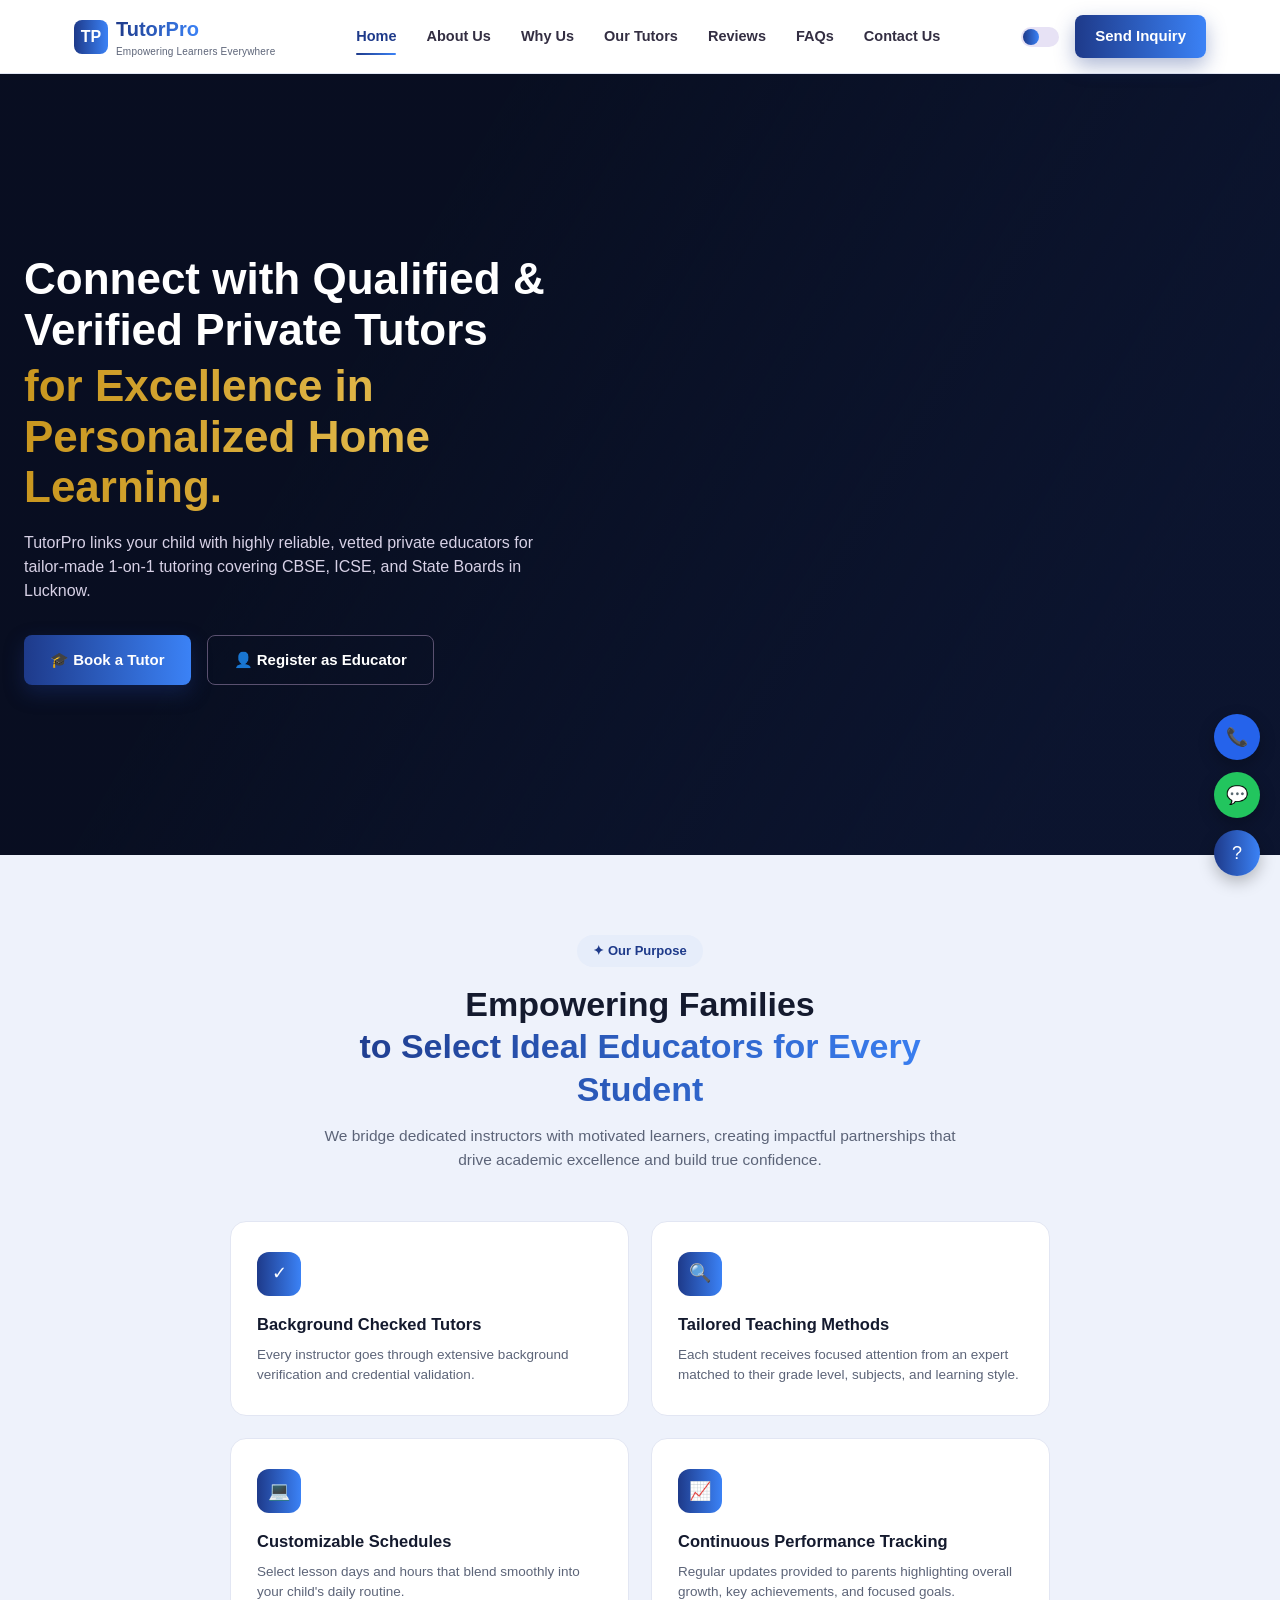
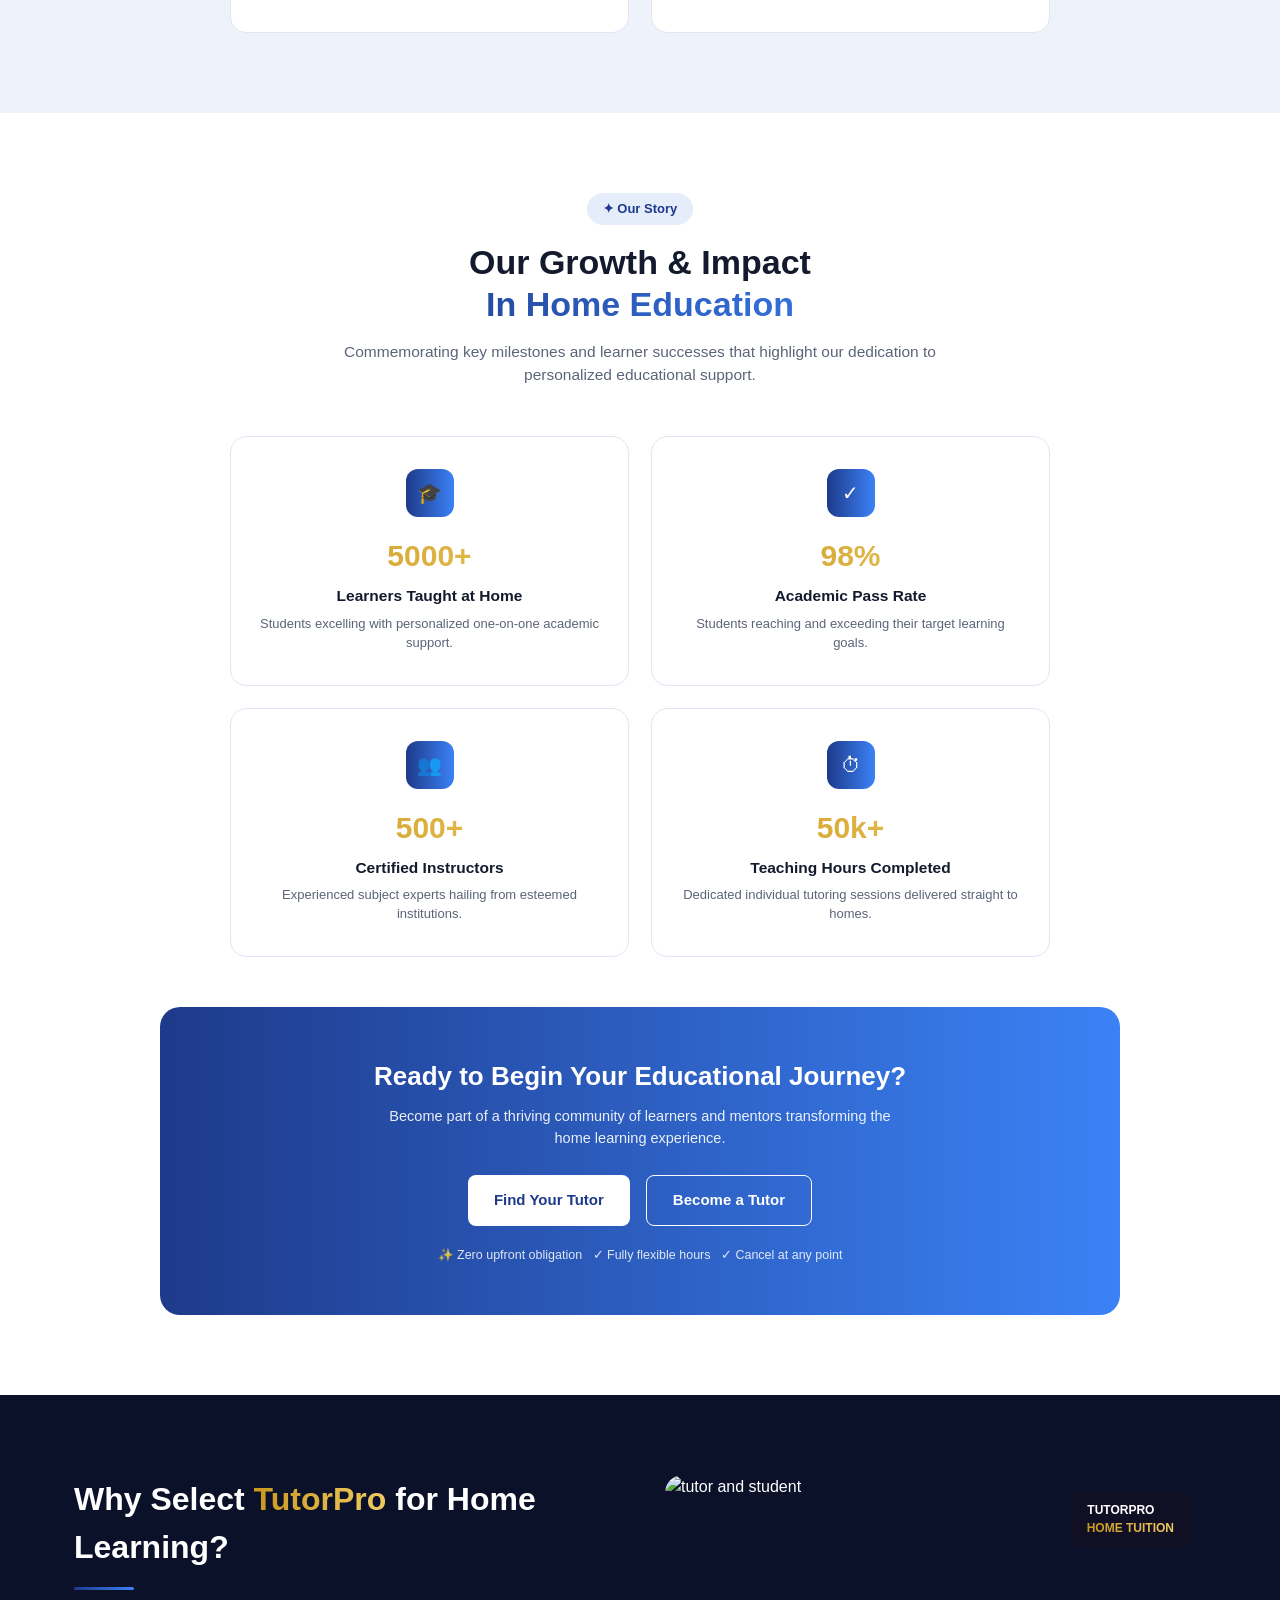
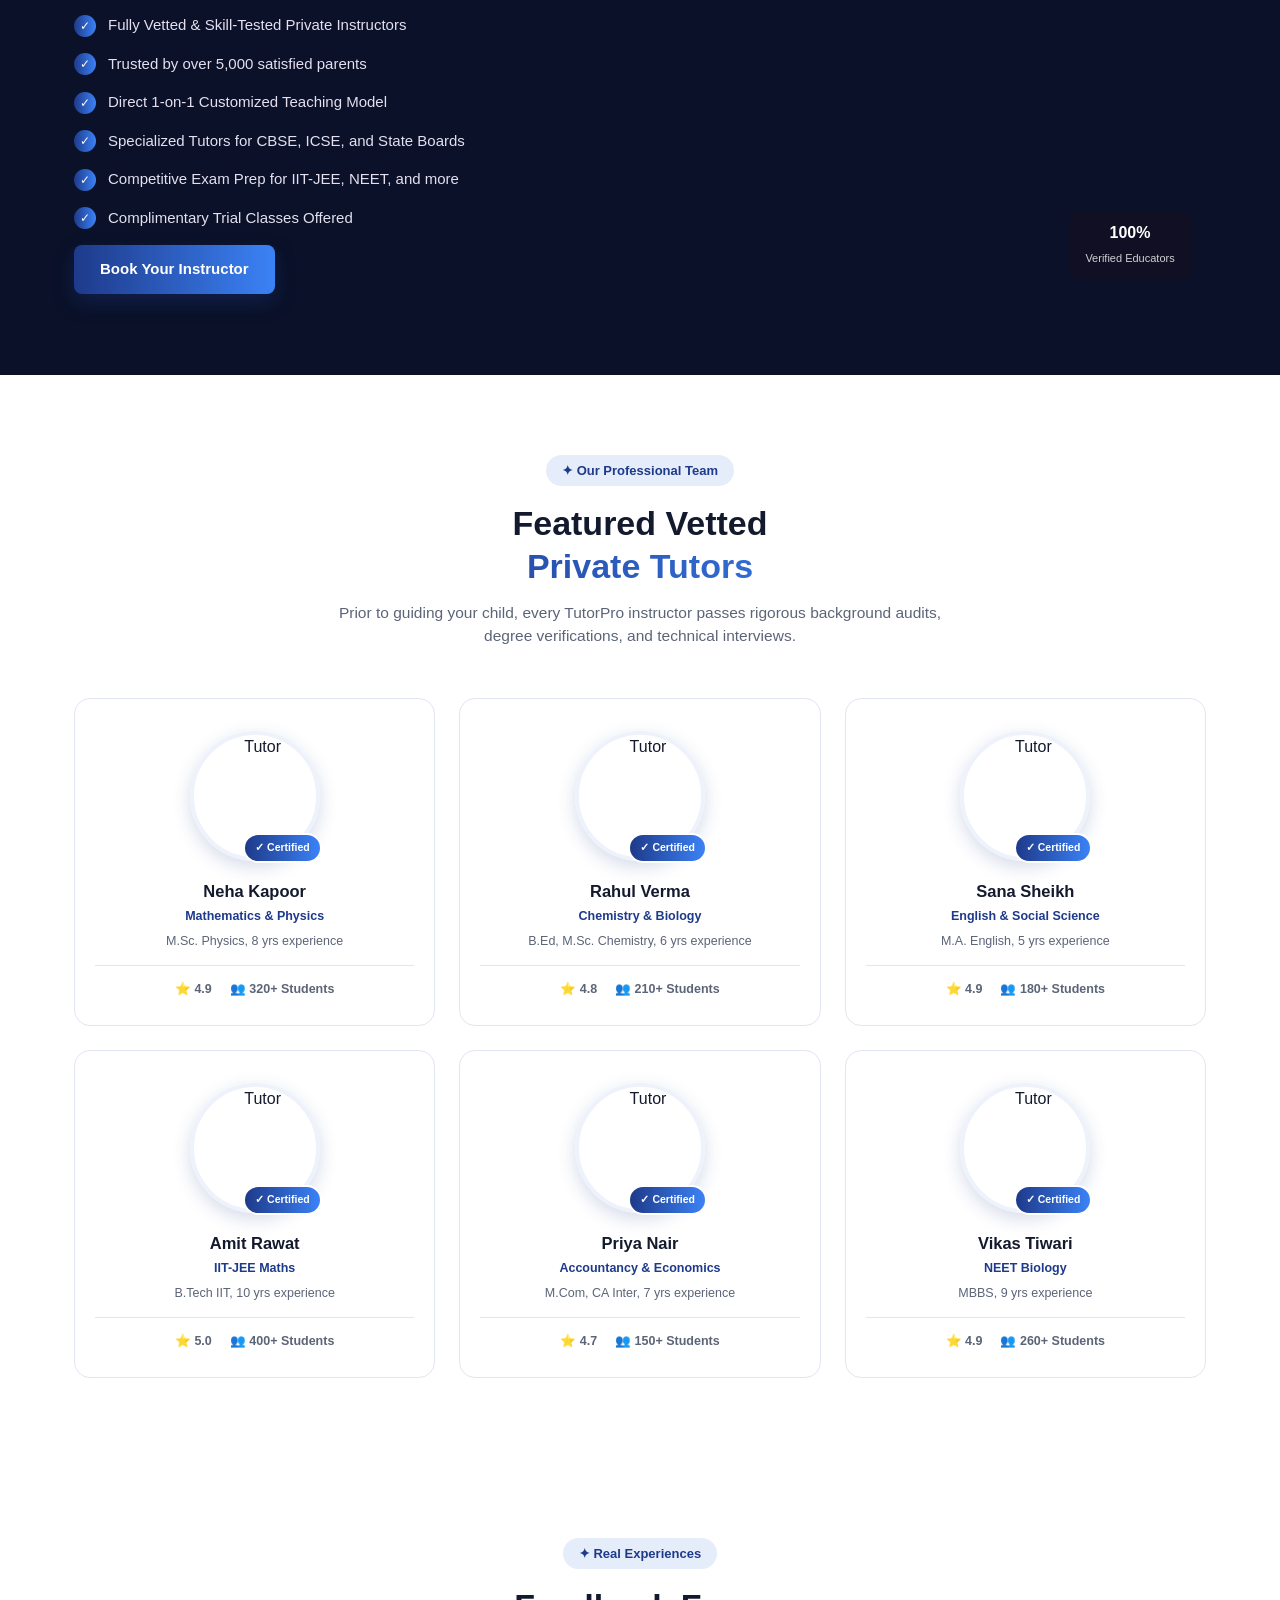
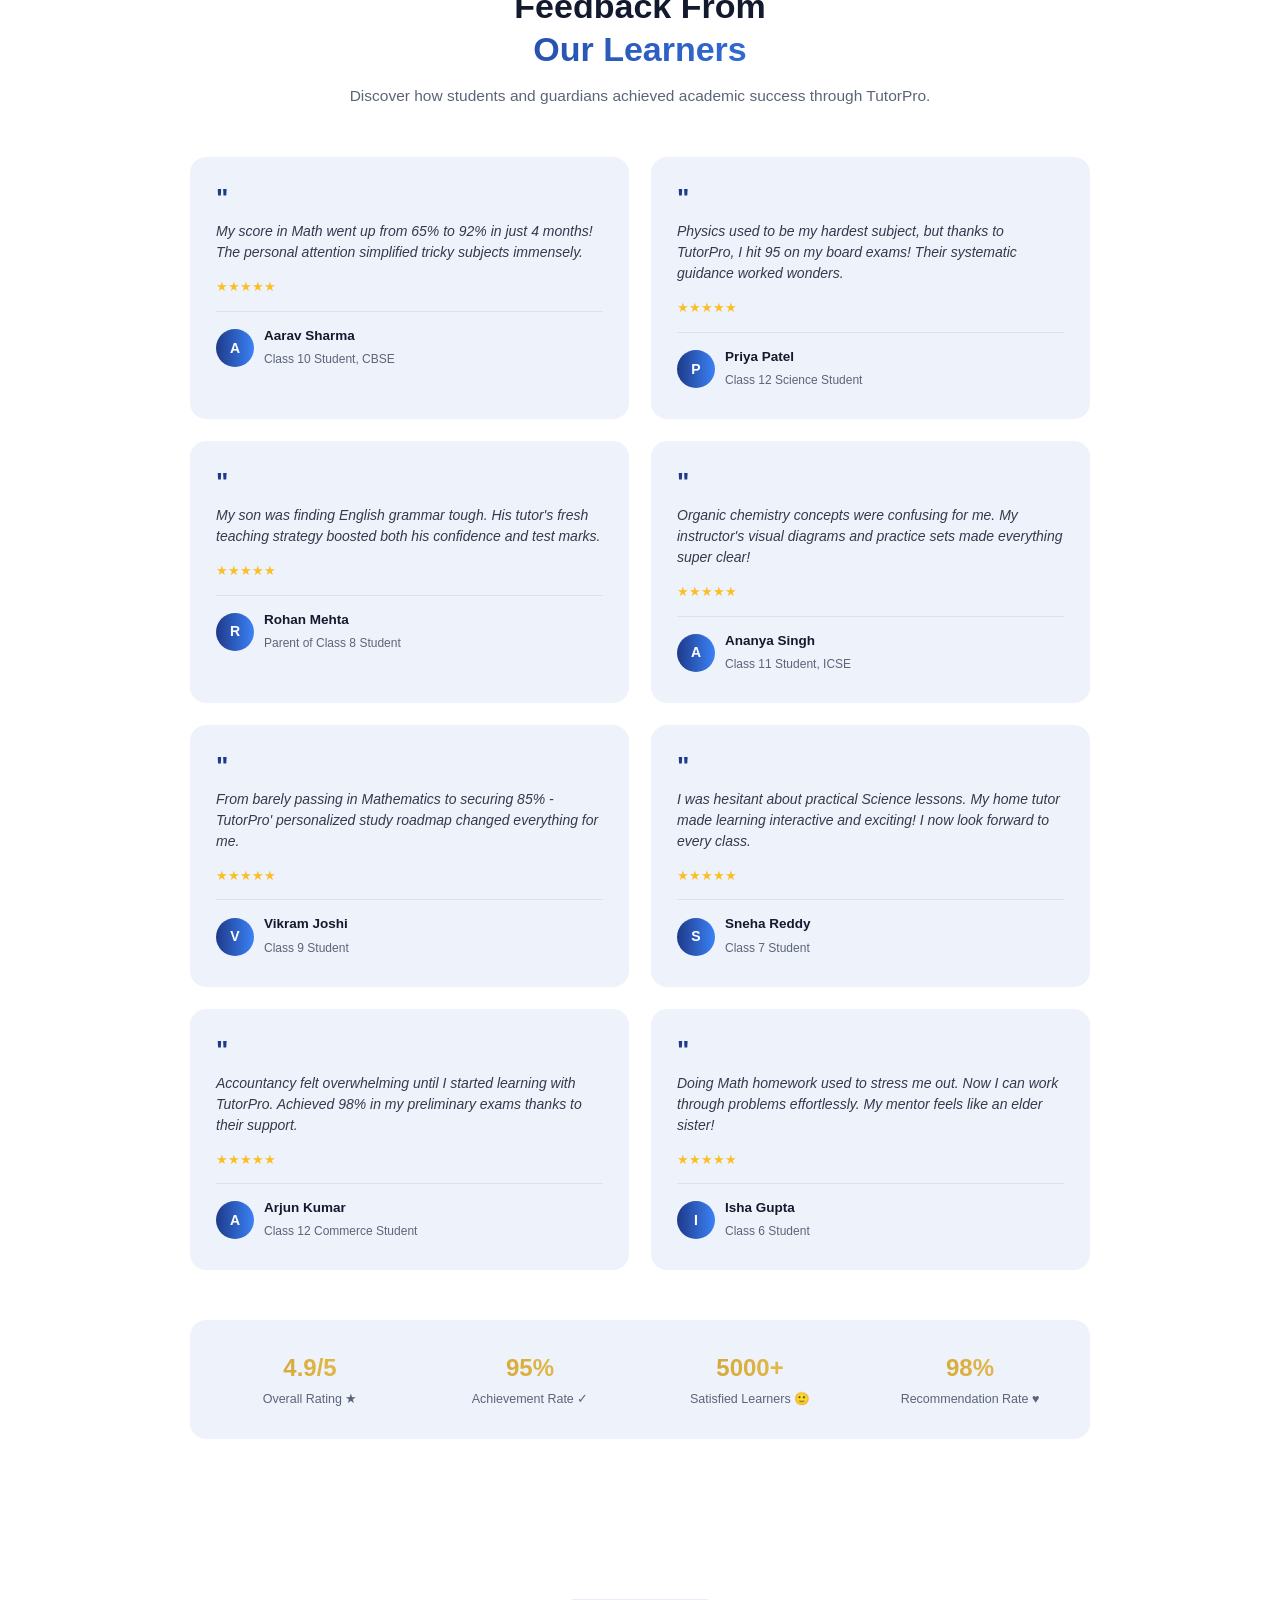
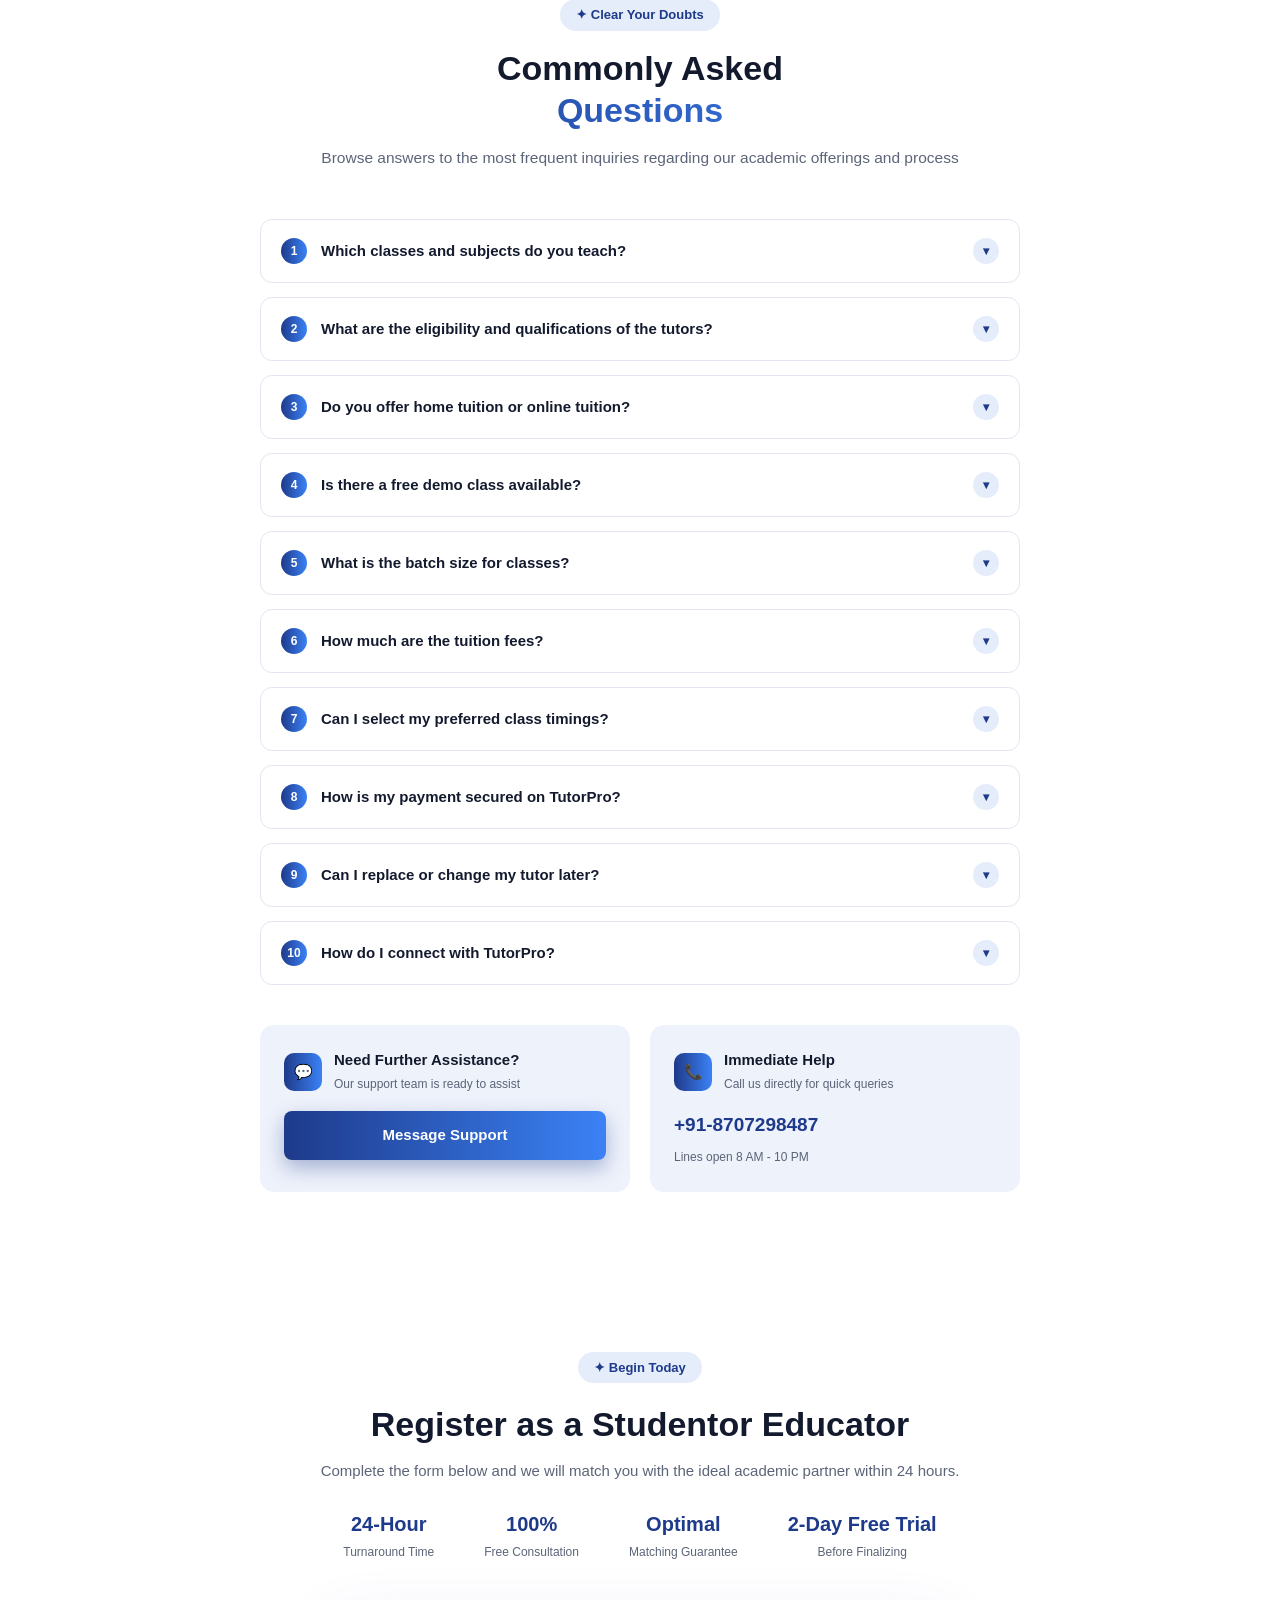
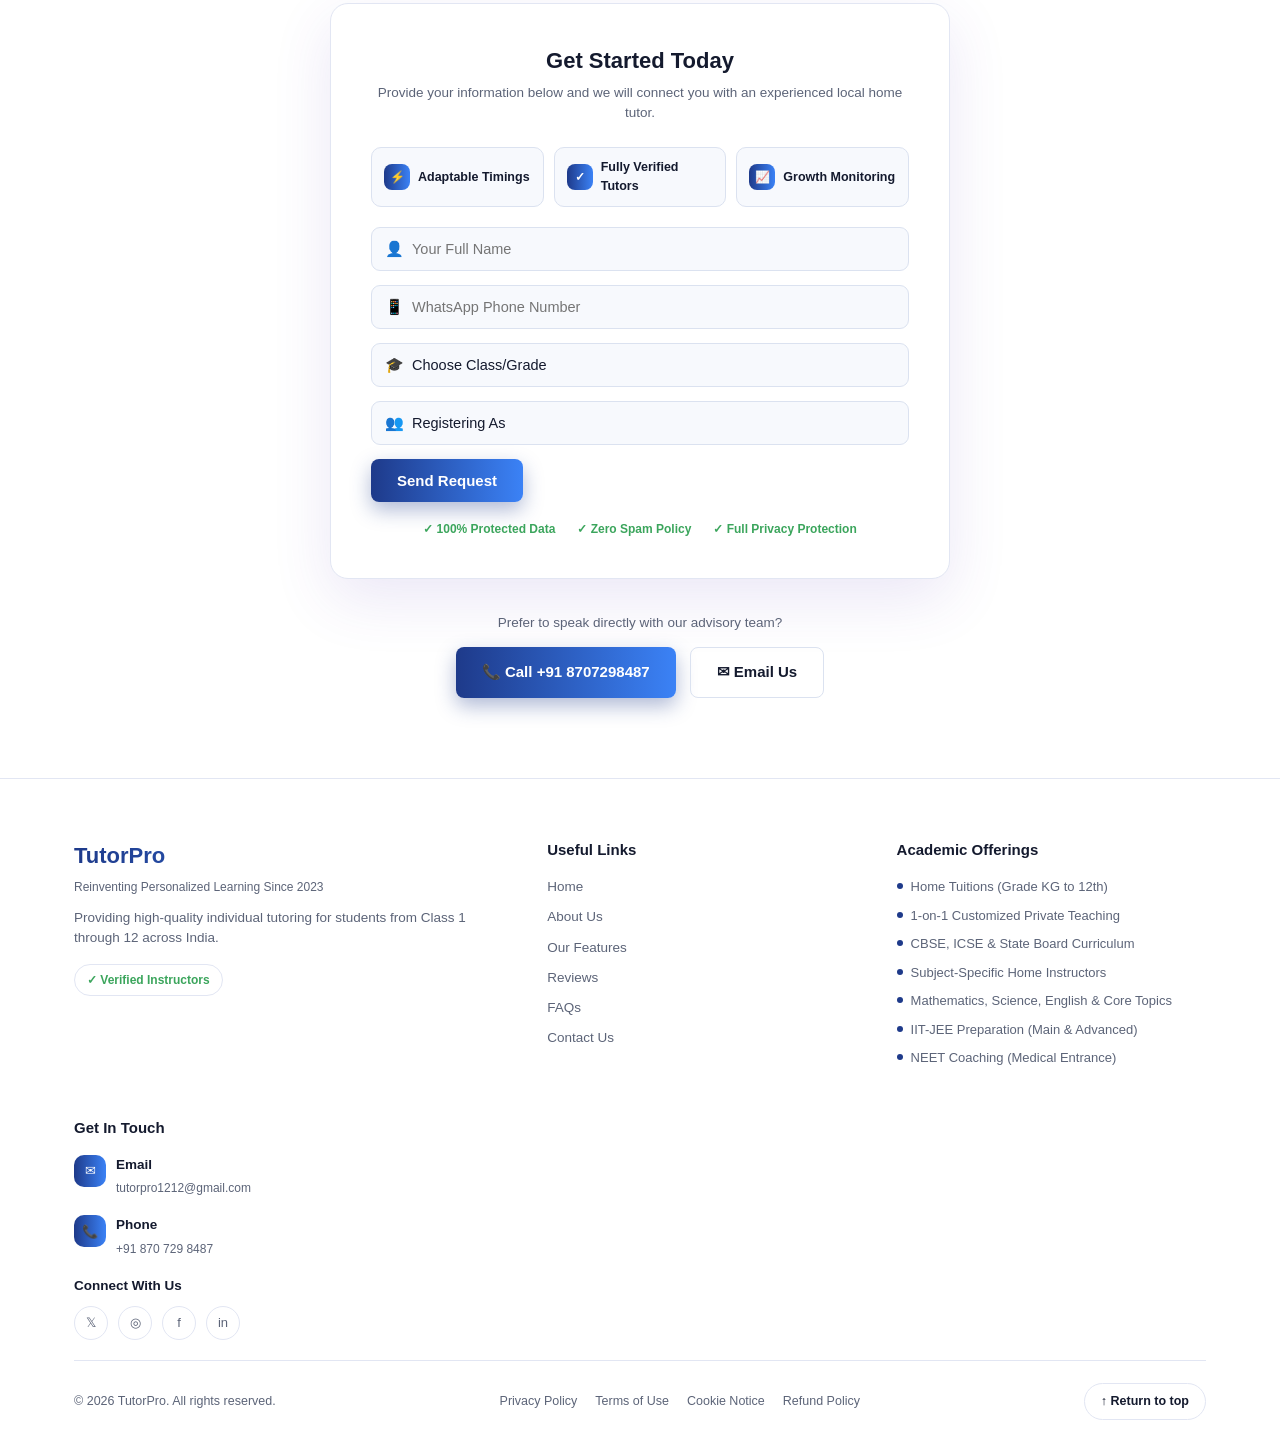
==== commit 67980a5b: "index.html updated" ====
--- a/index.html
+++ b/index.html
@@ -5,10 +5,10 @@
 <meta name="viewport" content="width=device-width, initial-scale=1.0">
 
 <!-- ===== Primary SEO Meta Tags ===== -->
-<title>TutorPro | Verified Home Tutors in Lucknow for CBSE, ICSE & State Board</title>
-<meta name="title" content="TutorPro | Verified Home Tutors in Lucknow for CBSE, ICSE & State Board">
-<meta name="description" content="TutorPro connects students in Lucknow with verified, experienced home tutors for one-to-one home tuition — CBSE, ICSE, State Board, IIT-JEE & NEET coaching. Free demo class available.">
-<meta name="keywords" content="home tutor Lucknow, home tuition Lucknow, CBSE tutor, ICSE tutor, state board tutor, IIT-JEE coaching, NEET coaching, verified home tutors, private tutor near me, TutorPro">
+<title>TutorPro | Best Trusted Private Home Tutors in Lucknow - CBSE, ICSE & State Boards</title>
+<meta name="title" content="TutorPro | Best Trusted Private Home Tutors in Lucknow - CBSE, ICSE & State Boards">
+<meta name="description" content="Discover background-verified, expert private tutors in Lucknow with TutorPro. Personalized home tuition for CBSE, ICSE, State Boards, plus competitive exam preparation like IIT-JEE & NEET. Book your trial class today!">
+<meta name="keywords" content="private tutor Lucknow, doorstep tuition Lucknow, CBSE home teacher, ICSE private instructor, state board guidance, IIT-JEE preparation, NEET tutor, background verified tutors, home learning, TutorPro">
 <meta name="author" content="TutorPro">
 <meta name="robots" content="index, follow">
 <meta name="language" content="English">
@@ -19,8 +19,8 @@
 <meta property="og:type" content="website">
 <meta property="og:url" content="https://www.tutorpro.in/">
 <meta property="og:site_name" content="TutorPro">
-<meta property="og:title" content="TutorPro | Verified Home Tutors in Lucknow for CBSE, ICSE & State Board">
-<meta property="og:description" content="Find experienced & verified home tutors for quality one-to-one home tuition at your doorstep. CBSE, ICSE, State Board, IIT-JEE & NEET coaching in Lucknow.">
+<meta property="og:title" content="TutorPro | Best Trusted Private Home Tutors in Lucknow - CBSE, ICSE & State Boards">
+<meta property="og:description" content="Connect with certified and skilled personal tutors for top-quality home learning at your residence. Covering CBSE, ICSE, State Boards, IIT-JEE, and NEET coaching across Lucknow.">
 <meta property="og:image" content="https://www.tutorpro.in/og-image.jpg">
 <meta property="og:image:width" content="1200">
 <meta property="og:image:height" content="630">
@@ -29,8 +29,8 @@
 <!-- ===== Twitter Card ===== -->
 <meta name="twitter:card" content="summary_large_image">
 <meta name="twitter:url" content="https://www.tutorpro.in/">
-<meta name="twitter:title" content="TutorPro | Verified Home Tutors in Lucknow for CBSE, ICSE & State Board">
-<meta name="twitter:description" content="Find experienced & verified home tutors for quality one-to-one home tuition at your doorstep in Lucknow. Free demo class available.">
+<meta name="twitter:title" content="TutorPro | Best Trusted Private Home Tutors in Lucknow - CBSE, ICSE & State Boards">
+<meta name="twitter:description" content="Find highly qualified home educators for customized one-on-one sessions directly at your home in Lucknow. Schedule a risk-free trial today!">
 <meta name="twitter:image" content="https://www.tutorpro.in/og-image.jpg">
 
 <!-- ===== Theme / Icons ===== -->
@@ -44,7 +44,7 @@
   "@context": "https://schema.org",
   "@type": "EducationalOrganization",
   "name": "TutorPro",
-  "description": "TutorPro connects students with verified and experienced home tutors for personalized one-to-one home tuition for CBSE, ICSE & State Board students in Lucknow.",
+  "description": "TutorPro bridges students with certified and proficient private educators for customized individual home tuitions across CBSE, ICSE, and State Board curriculums in Lucknow.",
   "url": "https://www.tutorpro.in/",
   "logo": "https://www.tutorpro.in/logo.png",
   "telephone": "+91-8707298487",
@@ -80,20 +80,20 @@
   <div class="nav-wrap">
     <a href="#" class="logo">
       <div class="mark">TP</div>
-      <div><span>TutorPro</span><small>Connecting Students to Success</small></div>
+      <div><span>TutorPro</span><small>Empowering Learners Everywhere</small></div>
     </a>
     <nav class="nav-links" id="navLinks">
       <a href="#home" class="active">Home</a>
-      <a href="#about">About</a>
-      <a href="#achievements">Achievements</a>
-      <a href="#teachers">Teachers</a>
-      <a href="#testimonials">Testimonials</a>
-      <a href="#faq">FAQ</a>
-      <a href="#contact">Contact</a>
+      <a href="#about">About Us</a>
+      <a href="#achievements">Why Us</a>
+      <a href="#teachers">Our Tutors</a>
+      <a href="#testimonials">Reviews</a>
+      <a href="#faq">FAQs</a>
+      <a href="#contact">Contact Us</a>
     </nav>
     <div class="nav-right">
       <div class="switch"></div>
-      <a href="#contact" class="btn btn-grad nav-cta scroll-form-btn" style="padding:10px 20px;">Get Query</a>
+      <a href="#contact" class="btn btn-grad nav-cta scroll-form-btn" style="padding:10px 20px;">Send Inquiry</a>
       <button class="burger" id="burgerBtn" aria-label="Toggle menu" aria-expanded="false"><span></span><span></span><span></span></button>
     </div>
   </div>
@@ -102,13 +102,13 @@
 
 <section class="hero" id="home">
   <div class="hero-inner">
-    <h1>Find Experienced & Verified Home Tutors
-      <span class="grad-line">for Quality Home Tuition at Your Doorstep.</span>
+    <h1>Connect with Qualified & Verified Private Tutors
+      <span class="grad-line">for Excellence in Personalized Home Learning.</span>
     </h1>
-    <p>TutorPro connects your child with trusted and verified home tutors for personalized one-to-one home tuition for CBSE, ICSE & State Board students in Lucknow.</p>
+    <p>TutorPro links your child with highly reliable, vetted private educators for tailor-made 1-on-1 tutoring covering CBSE, ICSE, and State Boards in Lucknow.</p>
     <div class="hero-btns">
-      <a href="#contact" class="btn btn-grad scroll-form-btn" data-apply-as="Student">🎓 Find Your Tutor</a>
-      <a href="#contact" class="btn btn-outline scroll-form-btn" data-apply-as="Tutor" style="border-color:#5a5170;color:#fff;">👤 Become a Tutor</a>
+      <a href="#contact" class="btn btn-grad scroll-form-btn" data-apply-as="Student">🎓 Book a Tutor</a>
+      <a href="#contact" class="btn btn-outline scroll-form-btn" data-apply-as="Tutor" style="border-color:#5a5170;color:#fff;">👤 Register as Educator</a>
     </div>
   </div>
 </section>
@@ -116,15 +116,15 @@
 <section class="mission" id="about">
   <div class="container">
     <div class="section-head">
-      <div class="eyebrow">✦ Our Mission</div>
-      <h2>Helping Parents<span class="accent">Find the Right Home Tutor for Their Child</span></h2>
-      <p>We bridge the gap between dedicated educators and eager learners, creating meaningful connections that foster academic growth and personal development.</p>
+      <div class="eyebrow">✦ Our Purpose</div>
+      <h2>Empowering Families<span class="accent">to Select Ideal Educators for Every Student</span></h2>
+      <p>We bridge dedicated instructors with motivated learners, creating impactful partnerships that drive academic excellence and build true confidence.</p>
     </div>
     <div class="feat-grid">
-      <div class="feat-card"><div class="feat-icon">✓</div><h4>Verified Educators</h4><p>All tutors undergo rigorous verification and background checks</p></div>
-      <div class="feat-card"><div class="feat-icon">🔍</div><h4>Personalized Tutoring</h4><p>Your child gets individual attention with a tutor matched according to class, subject, and learning needs.</p></div>
-      <div class="feat-card"><div class="feat-icon">💻</div><h4>Flexible Learning</h4><p>Flexible Home Tuition Timings Choose convenient days and timings for home tuition that fit your child's routine.</p></div>
-      <div class="feat-card"><div class="feat-icon">📈</div><h4>Progress Tracking</h4><p>Regular Progress Updates for Parents. Parents receive regular feedback on their child's progress, strengths, and areas of improvement.</p></div>
+      <div class="feat-card"><div class="feat-icon">✓</div><h4>Background Checked Tutors</h4><p>Every instructor goes through extensive background verification and credential validation.</p></div>
+      <div class="feat-card"><div class="feat-icon">🔍</div><h4>Tailored Teaching Methods</h4><p>Each student receives focused attention from an expert matched to their grade level, subjects, and learning style.</p></div>
+      <div class="feat-card"><div class="feat-icon">💻</div><h4>Customizable Schedules</h4><p>Select lesson days and hours that blend smoothly into your child's daily routine.</p></div>
+      <div class="feat-card"><div class="feat-icon">📈</div><h4>Continuous Performance Tracking</h4><p>Regular updates provided to parents highlighting overall growth, key achievements, and focused goals.</p></div>
     </div>
   </div>
 </section>
@@ -132,24 +132,24 @@
 <section>
   <div class="container">
     <div class="section-head">
-      <div class="eyebrow">✦ Our Journey</div>
-      <h2>Our Home Tuition<span class="accent">Journey</span></h2>
-      <p>Celebrating milestones and success stories that define our journey in transforming education</p>
+      <div class="eyebrow">✦ Our Story</div>
+      <h2>Our Growth & Impact<span class="accent">In Home Education</span></h2>
+      <p>Commemorating key milestones and learner successes that highlight our dedication to personalized educational support.</p>
     </div>
     <div class="stats-grid">
-      <div class="stat-card"><div class="stat-icon">🎓</div><div class="num">5000+</div><h4>Students Taught at Home</h4><p>Children learning better through personalized home tuition.</p></div>
-      <div class="stat-card"><div class="stat-icon">✓</div><div class="num">98%</div><h4>Success Rate</h4><p>Students achieving their academic goals</p></div>
-      <div class="stat-card"><div class="stat-icon">👥</div><div class="num">500+</div><h4>Expert Tutors</h4><p>Qualified professionals from top institutions</p></div>
-      <div class="stat-card"><div class="stat-icon">⏱</div><div class="num">50k+</div><h4>Hours of Home Tuition</h4><p>One-to-one teaching delivered at students' homes</p></div>
+      <div class="stat-card"><div class="stat-icon">🎓</div><div class="num">5000+</div><h4>Learners Taught at Home</h4><p>Students excelling with personalized one-on-one academic support.</p></div>
+      <div class="stat-card"><div class="stat-icon">✓</div><div class="num">98%</div><h4>Academic Pass Rate</h4><p>Students reaching and exceeding their target learning goals.</p></div>
+      <div class="stat-card"><div class="stat-icon">👥</div><div class="num">500+</div><h4>Certified Instructors</h4><p>Experienced subject experts hailing from esteemed institutions.</p></div>
+      <div class="stat-card"><div class="stat-icon">⏱</div><div class="num">50k+</div><h4>Teaching Hours Completed</h4><p>Dedicated individual tutoring sessions delivered straight to homes.</p></div>
     </div>
     <div class="cta-banner">
-      <h3>Ready to Join Our Success Story?</h3>
-      <p>Join thousands of students and tutors who have transformed their educational journey with us.</p>
+      <h3 style="color:#ffffff;">Ready to Begin Your Educational Journey?</h3>
+      <p>Become part of a thriving community of learners and mentors transforming the home learning experience.</p>
       <div class="hero-btns">
         <a href="#contact" class="btn btn-white scroll-form-btn" data-apply-as="Student">Find Your Tutor</a>
         <a href="#contact" class="btn btn-outline scroll-form-btn" data-apply-as="Tutor">Become a Tutor</a>
       </div>
-      <div class="cta-note">✨ No commitment required &nbsp; ✓ Flexible scheduling &nbsp; ✓ Cancel anytime</div>
+      <div class="cta-note">✨ Zero upfront obligation &nbsp; ✓ Fully flexible hours &nbsp; ✓ Cancel at any point</div>
     </div>
   </div>
 </section>
@@ -158,22 +158,22 @@
   <div class="container">
     <div class="why-grid">
       <div>
-        <h2>Why Choose <span>TutorPro</span> Home Tuition?</h2>
+        <h2>Why Select <span>TutorPro</span> for Home Learning?</h2>
         <div class="divider"></div>
         <ul class="check-list">
-          <li><span class="tick">✓</span> Qualified and Verified Tutors</li>
-          <li><span class="tick">✓</span> Trusted by 5000+ Parents</li>
-          <li><span class="tick">✓</span> One-on-One Personalized Teaching</li>
-          <li><span class="tick">✓</span> Tutors for CBSE, ICSE, and State Boards</li>
-          <li><span class="tick">✓</span> IIT-JEE, NEET, & Competitive Exam Coaching</li>
-          <li><span class="tick">✓</span> Free Demo Classes Available</li>
+          <li><span class="tick">✓</span> Fully Vetted & Skill-Tested Private Instructors</li>
+          <li><span class="tick">✓</span> Trusted by over 5,000 satisfied parents</li>
+          <li><span class="tick">✓</span> Direct 1-on-1 Customized Teaching Model</li>
+          <li><span class="tick">✓</span> Specialized Tutors for CBSE, ICSE, and State Boards</li>
+          <li><span class="tick">✓</span> Competitive Exam Prep for IIT-JEE, NEET, and more</li>
+          <li><span class="tick">✓</span> Complimentary Trial Classes Offered</li>
         </ul>
-        <a href="#contact" class="btn btn-grad scroll-form-btn" data-apply-as="Student">Find Your Tutor</a>
+        <a href="#contact" class="btn btn-grad scroll-form-btn" data-apply-as="Student">Book Your Instructor</a>
       </div>
       <div class="why-img">
         <img src="https://media.istockphoto.com/id/1006545730/photo/mother-helping-son-with-homework-sitting-at-desk-in-bedroom.jpg?s=612x612&w=0&k=20&c=tmEoLAjOdLFVr9pxAWvayZfAB1xKFu8ntSTrrJ3hf3w=" alt="tutor and student">
         <div class="why-tag">TUTORPRO<span>HOME TUITION</span></div>
-        <div class="why-badge"><b>100%</b><small>verified Tutors</small></div>
+        <div class="why-badge"><b>100%</b><small>Verified Educators</small></div>
       </div>
     </div>
   </div>
@@ -182,15 +182,15 @@
 <section id="teachers">
   <div class="container">
     <div class="section-head">
-      <div class="eyebrow">✦ Meet Our Experts</div>
-      <h2>Our Verified<span class="accent">Home Tutors</span></h2>
-      <p>Every tutor on TutorPro is background-checked, degree-verified, and interviewed before they teach your child.</p>
+      <div class="eyebrow">✦ Our Professional Team</div>
+      <h2>Featured Vetted<span class="accent">Private Tutors</span></h2>
+      <p>Prior to guiding your child, every TutorPro instructor passes rigorous background audits, degree verifications, and technical interviews.</p>
     </div>
     <div class="teacher-grid">
       <div class="teacher-card">
         <div class="teacher-photo">
           <img src="https://images.unsplash.com/photo-1580489944761-15a19d654956?q=80&w=500&auto=format&fit=crop" alt="Tutor">
-          <span class="teacher-badge">✓ Verified</span>
+          <span class="teacher-badge">✓ Certified</span>
         </div>
         <div class="teacher-info">
           <h4>Neha Kapoor</h4>
@@ -205,7 +205,7 @@
       <div class="teacher-card">
         <div class="teacher-photo">
           <img src="https://images.unsplash.com/photo-1507003211169-0a1dd7228f2d?q=80&w=500&auto=format&fit=crop" alt="Tutor">
-          <span class="teacher-badge">✓ Verified</span>
+          <span class="teacher-badge">✓ Certified</span>
         </div>
         <div class="teacher-info">
           <h4>Rahul Verma</h4>
@@ -220,7 +220,7 @@
       <div class="teacher-card">
         <div class="teacher-photo">
           <img src="https://images.unsplash.com/photo-1573497019940-1c28c88b4f3e?q=80&w=500&auto=format&fit=crop" alt="Tutor">
-          <span class="teacher-badge">✓ Verified</span>
+          <span class="teacher-badge">✓ Certified</span>
         </div>
         <div class="teacher-info">
           <h4>Sana Sheikh</h4>
@@ -235,7 +235,7 @@
       <div class="teacher-card">
         <div class="teacher-photo">
           <img src="https://images.unsplash.com/photo-1500648767791-00dcc994a43e?q=80&w=500&auto=format&fit=crop" alt="Tutor">
-          <span class="teacher-badge">✓ Verified</span>
+          <span class="teacher-badge">✓ Certified</span>
         </div>
         <div class="teacher-info">
           <h4>Amit Rawat</h4>
@@ -250,7 +250,7 @@
       <div class="teacher-card">
         <div class="teacher-photo">
           <img src="https://images.unsplash.com/photo-1544005313-94ddf0286df2?q=80&w=500&auto=format&fit=crop" alt="Tutor">
-          <span class="teacher-badge">✓ Verified</span>
+          <span class="teacher-badge">✓ Certified</span>
         </div>
         <div class="teacher-info">
           <h4>Priya Nair</h4>
@@ -265,7 +265,7 @@
       <div class="teacher-card">
         <div class="teacher-photo">
           <img src="https://images.unsplash.com/photo-1519085360753-af0119f7cbe7?q=80&w=500&auto=format&fit=crop" alt="Tutor">
-          <span class="teacher-badge">✓ Verified</span>
+          <span class="teacher-badge">✓ Certified</span>
         </div>
         <div class="teacher-info">
           <h4>Vikas Tiwari</h4>
@@ -284,25 +284,25 @@
 <section id="testimonials">
   <div class="container">
     <div class="section-head">
-      <div class="eyebrow">✦ Student Stories</div>
-      <h2>What Our<span class="accent">Students Say</span></h2>
-      <p>Hear from students and parents who transformed their academic journey with TutorPro</p>
+      <div class="eyebrow">✦ Real Experiences</div>
+      <h2>Feedback From<span class="accent">Our Learners</span></h2>
+      <p>Discover how students and guardians achieved academic success through TutorPro.</p>
     </div>
     <div class="test-grid">
-      <div class="test-card"><div class="quote">"</div><p>My math scores improved from 65% to 92% in just 4 months! The one-on-one sessions made complex concepts easy to understand.</p><div class="stars">★★★★★</div><div class="test-foot"><div class="avatar">A</div><div><b>Aarav Sharma</b><span>Class 10 Student, CBSE</span></div></div></div>
-      <div class="test-card"><div class="quote">"</div><p>Physics was my weakest subject. With TutorPro, I scored 95 in my boards! The structured approach really helped.</p><div class="stars">★★★★★</div><div class="test-foot"><div class="avatar">P</div><div><b>Priya Patel</b><span>Class 12 Science Student</span></div></div></div>
-      <div class="test-card"><div class="quote">"</div><p>My son was struggling with English grammar. His tutor's innovative teaching methods transformed his confidence and grades.</p><div class="stars">★★★★★</div><div class="test-foot"><div class="avatar">R</div><div><b>Rohan Mehta</b><span>Parent of Class 8 Student</span></div></div></div>
-      <div class="test-card"><div class="quote">"</div><p>Chemistry organic reactions were confusing me. My tutor's visual explanations and practice sheets made everything clear!</p><div class="stars">★★★★★</div><div class="test-foot"><div class="avatar">A</div><div><b>Ananya Singh</b><span>Class 11 Student, ICSE</span></div></div></div>
-      <div class="test-card"><div class="quote">"</div><p>From failing in Mathematics to scoring 85% - TutorPro' personalized learning plan worked wonders for me.</p><div class="stars">★★★★★</div><div class="test-foot"><div class="avatar">V</div><div><b>Vikram Joshi</b><span>Class 9 Student</span></div></div></div>
-      <div class="test-card"><div class="quote">"</div><p>I was scared of Science experiments. My tutor made them so fun and interesting! Now I look forward to my classes.</p><div class="stars">★★★★★</div><div class="test-foot"><div class="avatar">S</div><div><b>Sneha Reddy</b><span>Class 7 Student</span></div></div></div>
-      <div class="test-card"><div class="quote">"</div><p>Accountancy seemed impossible until I joined TutorPro. Scored 98% in my pre-boards thanks to excellent guidance.</p><div class="stars">★★★★★</div><div class="test-foot"><div class="avatar">A</div><div><b>Arjun Kumar</b><span>Class 12 Commerce Student</span></div></div></div>
-      <div class="test-card"><div class="quote">"</div><p>Math homework used to make me cry. Now I solve problems confidently. My tutor is like an elder sister to me!</p><div class="stars">★★★★★</div><div class="test-foot"><div class="avatar">I</div><div><b>Isha Gupta</b><span>Class 6 Student</span></div></div></div>
+      <div class="test-card"><div class="quote">"</div><p>My score in Math went up from 65% to 92% in just 4 months! The personal attention simplified tricky subjects immensely.</p><div class="stars">★★★★★</div><div class="test-foot"><div class="avatar">A</div><div><b>Aarav Sharma</b><span>Class 10 Student, CBSE</span></div></div></div>
+      <div class="test-card"><div class="quote">"</div><p>Physics used to be my hardest subject, but thanks to TutorPro, I hit 95 on my board exams! Their systematic guidance worked wonders.</p><div class="stars">★★★★★</div><div class="test-foot"><div class="avatar">P</div><div><b>Priya Patel</b><span>Class 12 Science Student</span></div></div></div>
+      <div class="test-card"><div class="quote">"</div><p>My son was finding English grammar tough. His tutor's fresh teaching strategy boosted both his confidence and test marks.</p><div class="stars">★★★★★</div><div class="test-foot"><div class="avatar">R</div><div><b>Rohan Mehta</b><span>Parent of Class 8 Student</span></div></div></div>
+      <div class="test-card"><div class="quote">"</div><p>Organic chemistry concepts were confusing for me. My instructor's visual diagrams and practice sets made everything super clear!</p><div class="stars">★★★★★</div><div class="test-foot"><div class="avatar">A</div><div><b>Ananya Singh</b><span>Class 11 Student, ICSE</span></div></div></div>
+      <div class="test-card"><div class="quote">"</div><p>From barely passing in Mathematics to securing 85% - TutorPro' personalized study roadmap changed everything for me.</p><div class="stars">★★★★★</div><div class="test-foot"><div class="avatar">V</div><div><b>Vikram Joshi</b><span>Class 9 Student</span></div></div></div>
+      <div class="test-card"><div class="quote">"</div><p>I was hesitant about practical Science lessons. My home tutor made learning interactive and exciting! I now look forward to every class.</p><div class="stars">★★★★★</div><div class="test-foot"><div class="avatar">S</div><div><b>Sneha Reddy</b><span>Class 7 Student</span></div></div></div>
+      <div class="test-card"><div class="quote">"</div><p>Accountancy felt overwhelming until I started learning with TutorPro. Achieved 98% in my preliminary exams thanks to their support.</p><div class="stars">★★★★★</div><div class="test-foot"><div class="avatar">A</div><div><b>Arjun Kumar</b><span>Class 12 Commerce Student</span></div></div></div>
+      <div class="test-card"><div class="quote">"</div><p>Doing Math homework used to stress me out. Now I can work through problems effortlessly. My mentor feels like an elder sister!</p><div class="stars">★★★★★</div><div class="test-foot"><div class="avatar">I</div><div><b>Isha Gupta</b><span>Class 6 Student</span></div></div></div>
     </div>
     <div class="mini-stats">
-      <div><b>4.9/5</b><p>Average Rating ★</p></div>
-      <div><b>95%</b><p>Success Rate ✓</p></div>
-      <div><b>5000+</b><p>Happy Students 🙂</p></div>
-      <div><b>98%</b><p>Would Recommend ♥</p></div>
+      <div><b>4.9/5</b><p>Overall Rating ★</p></div>
+      <div><b>95%</b><p>Achievement Rate ✓</p></div>
+      <div><b>5000+</b><p>Satisfied Learners 🙂</p></div>
+      <div><b>98%</b><p>Recommendation Rate ♥</p></div>
     </div>
   </div>
 </section>
@@ -310,22 +310,22 @@
 <section id="faq">
   <div class="container">
     <div class="section-head">
-      <div class="eyebrow">✦ Get Answers</div>
-      <h2>Frequently Asked<span class="accent">Questions</span></h2>
-      <p>Find answers to the most common queries about our services and offerings</p>
+      <div class="eyebrow">✦ Clear Your Doubts</div>
+      <h2>Commonly Asked<span class="accent">Questions</span></h2>
+      <p>Browse answers to the most frequent inquiries regarding our academic offerings and process</p>
     </div>
     <div class="faq-wrap" id="faqWrap">
       <!-- faq items injected by JS -->
     </div>
     <div class="faq-contact">
       <div class="fc-card">
-        <div class="row"><div class="fc-icon">💬</div><div><b>Still Have Questions?</b><small>Our team is here to help</small></div></div>
-        <a href="#contact" class="btn btn-grad" style="width:100%;justify-content:center;">Chat with Support</a>
+        <div class="row"><div class="fc-icon">💬</div><div><b>Need Further Assistance?</b><small>Our support team is ready to assist</small></div></div>
+        <a href="#contact" class="btn btn-grad" style="width:100%;justify-content:center;">Message Support</a>
       </div>
       <div class="fc-card">
-        <div class="row"><div class="fc-icon">📞</div><div><b>Quick Contact</b><small>Call us for immediate assistance</small></div></div>
+        <div class="row"><div class="fc-icon">📞</div><div><b>Immediate Help</b><small>Call us directly for quick queries</small></div></div>
         <div class="fc-phone">+91-8707298487</div>
-        <small>Available 8 AM - 10 PM</small>
+        <small>Lines open 8 AM - 10 PM</small>
       </div>
     </div>
   </div>
@@ -334,46 +334,46 @@
 <section id="contact">
   <div class="container">
     <div class="contact-top">
-      <div class="eyebrow">✦ Get Started</div>
-      <h2 style="font-size:34px;font-weight:800;">Join as Student<span class="accent" style="display:inline;">or Tutor</span></h2>
-      <p style="color:var(--text-gray);font-size:15px;margin-top:10px;">Fill the form below and we'll connect you with the perfect learning match within 24 hours</p>
+      <div class="eyebrow">✦ Begin Today</div>
+      <h2 style="font-size:34px;font-weight:800;">Register as a Student<span class="accent" style="display:inline;">or Educator</span></h2>
+      <p style="color:var(--text-gray);font-size:15px;margin-top:10px;">Complete the form below and we will match you with the ideal academic partner within 24 hours.</p>
       <div class="contact-stats" style="margin-top:26px;">
-        <div><b>24-Hour</b><span>Response Time</span></div>
+        <div><b>24-Hour</b><span>Turnaround Time</span></div>
         <div><b>100%</b><span>Free Consultation</span></div>
-        <div><b>Perfect</b><span>Match Guarantee</span></div>
-        <div><b>2 Days Free Demo</b><span>Until Matched</span></div>
+        <div><b>Optimal</b><span>Matching Guarantee</span></div>
+        <div><b>2-Day Free Trial</b><span>Before Finalizing</span></div>
       </div>
     </div>
 
     <div class="get-started-card">
       <h3>Get Started Today</h3>
-      <p>Fill in the details below and we will assign a verified home tutor near your location.</p>
+      <p>Provide your information below and we will connect you with an experienced local home tutor.</p>
       <div class="pill-row">
-        <div class="pill"><span class="ic">⚡</span> Flexible Scheduling</div>
-        <div class="pill"><span class="ic">✓</span> Verified Tutors</div>
-        <div class="pill"><span class="ic">📈</span> Progress Tracking</div>
+        <div class="pill"><span class="ic">⚡</span> Adaptable Timings</div>
+        <div class="pill"><span class="ic">✓</span> Fully Verified Tutors</div>
+        <div class="pill"><span class="ic">📈</span> Growth Monitoring</div>
       </div>
       <form id="queryForm">
-        <div class="field"><span class="ic">👤</span><input type="text" id="fullNameInput" placeholder="Full Name" required></div>
-        <div class="field"><span class="ic">📱</span><input type="tel" id="whatsappInput" placeholder="WhatsApp Number" required></div>
+        <div class="field"><span class="ic">👤</span><input type="text" id="fullNameInput" placeholder="Your Full Name" required></div>
+        <div class="field"><span class="ic">📱</span><input type="tel" id="whatsappInput" placeholder="WhatsApp Phone Number" required></div>
         <div class="field"><span class="ic">🎓</span>
-          <select id="gradeSelect" required><option value="">Select Grade</option><option>Class 1-5</option><option>Class 6-8</option><option>Class 9-10</option><option>Class 11-12</option></select>
+          <select id="gradeSelect" required><option value="">Choose Class/Grade</option><option>Class 1-5</option><option>Class 6-8</option><option>Class 9-10</option><option>Class 11-12</option></select>
         </div>
         <div class="field"><span class="ic">👥</span>
-          <select id="applyAsSelect" required><option value="">Apply As</option><option value="Student">Student</option><option value="Tutor">Tutor</option></select>
-        </div>
-        <button type="submit" class="btn btn-grad" id="submitQueryBtn">Submit Query</button>
+          <select id="applyAsSelect" required><option value="">Registering As</option><option value="Student">Student</option><option value="Tutor">Tutor</option></select>
+        </div>
+        <button type="submit" class="btn btn-grad" id="submitQueryBtn">Send Request</button>
         <p class="form-status" id="formStatus"></p>
       </form>
       <div class="form-trust">
-        <span>✓ 100% Secure Form</span>
-        <span>✓ No Spam Guaranteed</span>
-        <span>✓ Privacy Protected</span>
+        <span>✓ 100% Protected Data</span>
+        <span>✓ Zero Spam Policy</span>
+        <span>✓ Full Privacy Protection</span>
       </div>
     </div>
 
     <div class="talk-row">
-      <p>Prefer to talk to someone?</p>
+      <p>Prefer to speak directly with our advisory team?</p>
       <div class="talk-btns">
         <a href="tel:+918707298487" class="btn btn-grad">📞 Call +91 8707298487</a>
         <a href="mailto:tutorpro1212@gmail.com" class="btn btn-outline">✉ Email Us</a>
@@ -387,40 +387,40 @@
     <div class="foot-grid">
       <div>
         <div class="foot-logo">TutorPro</div>
-        <div class="foot-tag">Transforming Education Since 2023</div>
-        <p class="foot-desc">Empowering students across India with personalized, high-quality tutoring for Classes 1 to 12.</p>
-        <span class="verified-chip">✓ Verified Tutors</span>
+        <div class="foot-tag">Reinventing Personalized Learning Since 2023</div>
+        <p class="foot-desc">Providing high-quality individual tutoring for students from Class 1 through 12 across India.</p>
+        <span class="verified-chip">✓ Verified Instructors</span>
       </div>
       <div>
-        <h5>Quick Links</h5>
+        <h5>Useful Links</h5>
         <ul class="foot-links">
           <li><a href="#home">Home</a></li>
           <li><a href="#about">About Us</a></li>
           <li><a href="#about">Our Features</a></li>
-          <li><a href="#testimonials">Testimonials</a></li>
+          <li><a href="#testimonials">Reviews</a></li>
           <li><a href="#faq">FAQs</a></li>
-          <li><a href="#contact">Contact</a></li>
+          <li><a href="#contact">Contact Us</a></li>
         </ul>
       </div>
       <div>
-        <h5>Our Services</h5>
+        <h5>Academic Offerings</h5>
         <ul class="foot-services">
-          <li>Home Tuition (Class KG to 12th)</li>
-          <li>One-to-One Personalized Tutoring</li>
-          <li>CBSE, ICSE & State Board Support</li>
-          <li>Subject-wise Expert Home Tutors</li>
-          <li>Maths, Science, English & All Core Subjects</li>
+          <li>Home Tuitions (Grade KG to 12th)</li>
+          <li>1-on-1 Customized Private Teaching</li>
+          <li>CBSE, ICSE & State Board Curriculum</li>
+          <li>Subject-Specific Home Instructors</li>
+          <li>Mathematics, Science, English & Core Topics</li>
           <li>IIT-JEE Preparation (Main & Advanced)</li>
-          <li>NEET Preparation (Medical Entrance)</li>
+          <li>NEET Coaching (Medical Entrance)</li>
         </ul>
       </div>
     </div>
     <div class="foot-grid" style="grid-template-columns:1fr;margin-bottom:20px;">
       <div class="foot-contact" style="max-width:340px;">
-        <h5>Contact Us</h5>
+        <h5>Get In Touch</h5>
         <div class="row"><div class="fc-icon">✉</div><div><b>Email</b><small>tutorpro1212@gmail.com</small></div></div>
         <div class="row"><div class="fc-icon">📞</div><div><b>Phone</b><small>+91 870 729 8487</small></div></div>
-        <b style="font-size:13.5px;">Follow Us</b>
+        <b style="font-size:13.5px;">Connect With Us</b>
         <div class="social-row">
           <a href="#">𝕏</a><a href="#">◎</a><a href="#">f</a><a href="#">in</a>
         </div>
@@ -429,16 +429,16 @@
     <div class="foot-bottom">
       <span>© 2026 TutorPro. All rights reserved.</span>
       <div class="links">
-        <a href="#">Privacy Policy</a><a href="#">Terms of Service</a><a href="#">Cookie Policy</a><a href="#">Refund Policy</a>
-      </div>
-      <a href="#home" class="back-top">↑ Back to top</a>
+        <a href="#">Privacy Policy</a><a href="#">Terms of Use</a><a href="#">Cookie Notice</a><a href="#">Refund Policy</a>
+      </div>
+      <a href="#home" class="back-top">↑ Return to top</a>
     </div>
   </div>
 </footer>
 
 <div class="float-icons">
-  <a href="tel:+8957461049" class="fi-call">📞</a>
-  <a href="https://wa.me/8957461049" class="fi-wa" target="_blank">💬</a>
+  <a href="tel:+918957461049" class="fi-call">📞</a>
+  <a href="https://wa.me/+918957461049" class="fi-wa" target="_blank">💬</a>
   <a href="#faq" class="fi-help">?</a>
 </div>
 
--- a/assets/css/responsive.css
+++ b/assets/css/responsive.css
@@ -29,6 +29,6 @@
     .teacher-grid{grid-template-columns:1fr;}
     .contact-stats{gap:26px;}
     .faq-contact{grid-template-columns:1fr;}
-    .get-started-card{margin:40px 16px 0;padding:26px 20px;}
+    .get-started-card{margin:40px 0px;padding:26px 20px;}
     .foot-bottom{flex-direction:column;align-items:flex-start;}
   }
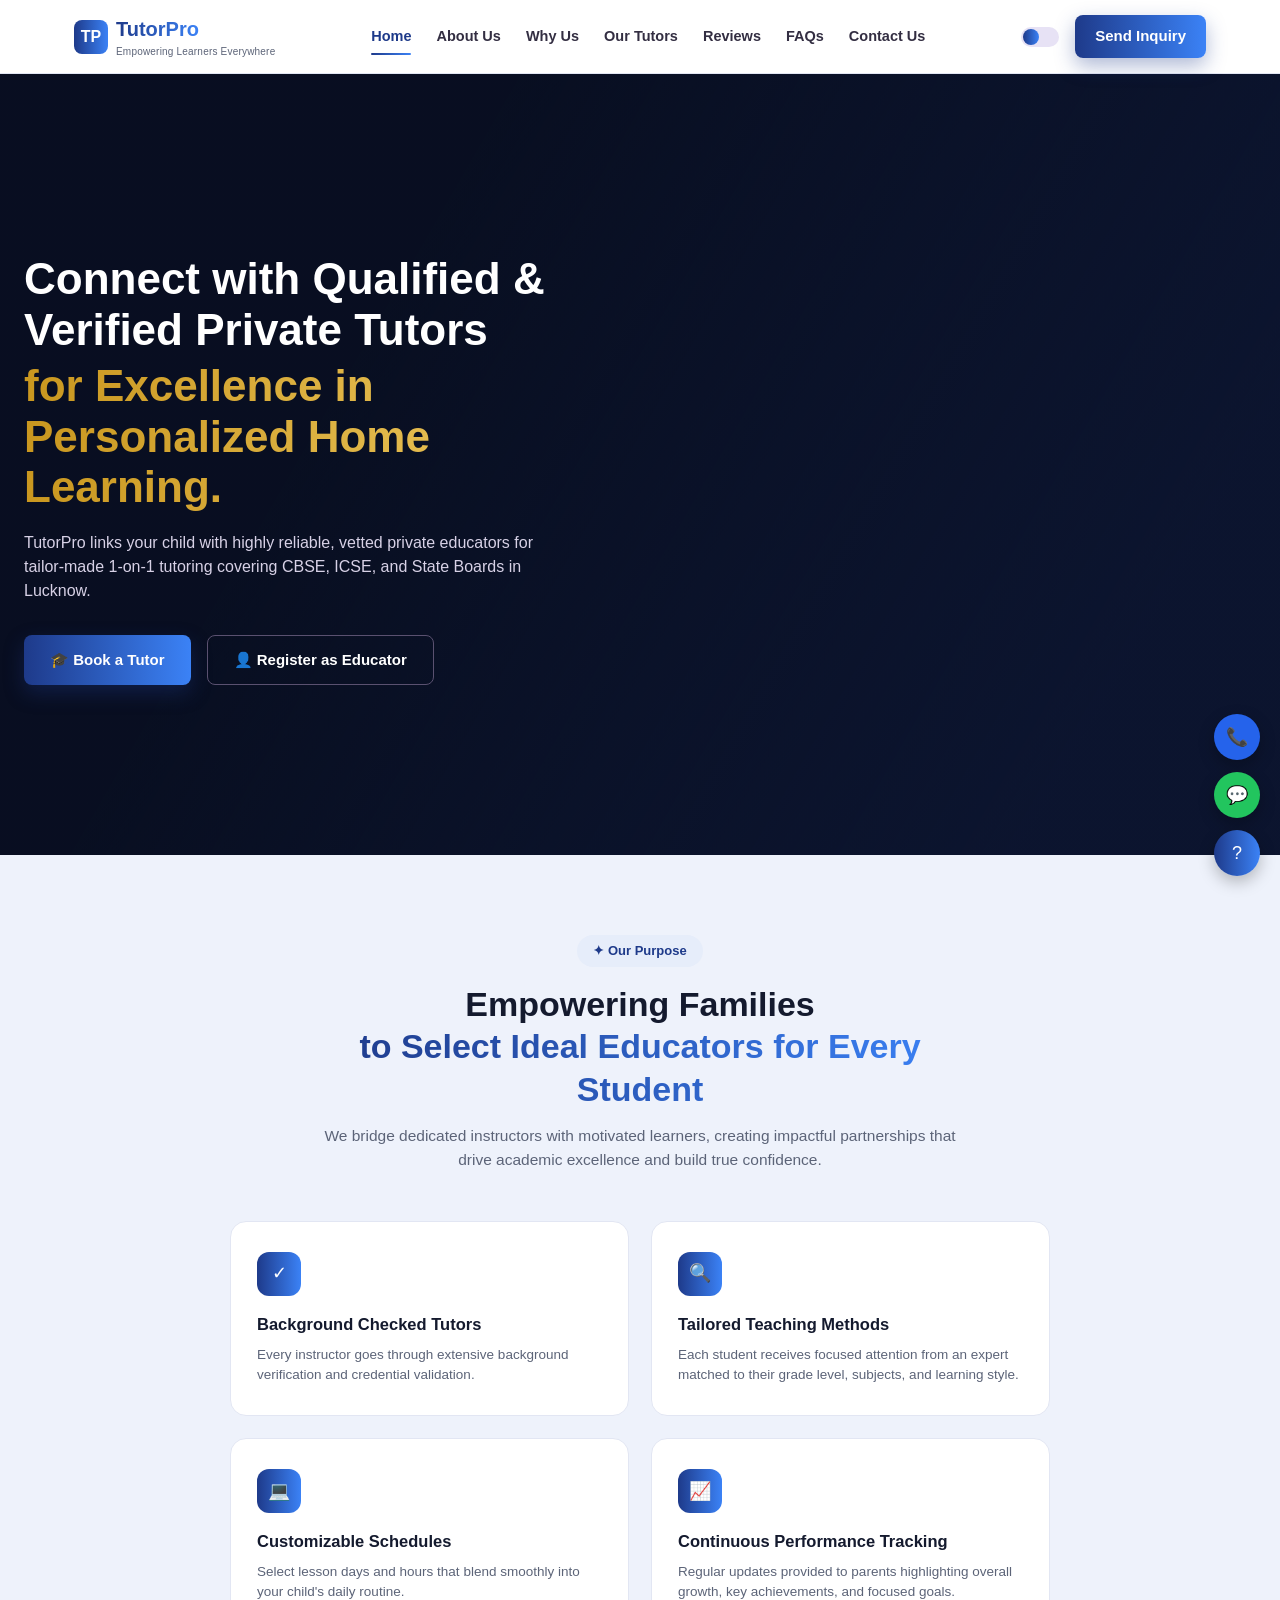
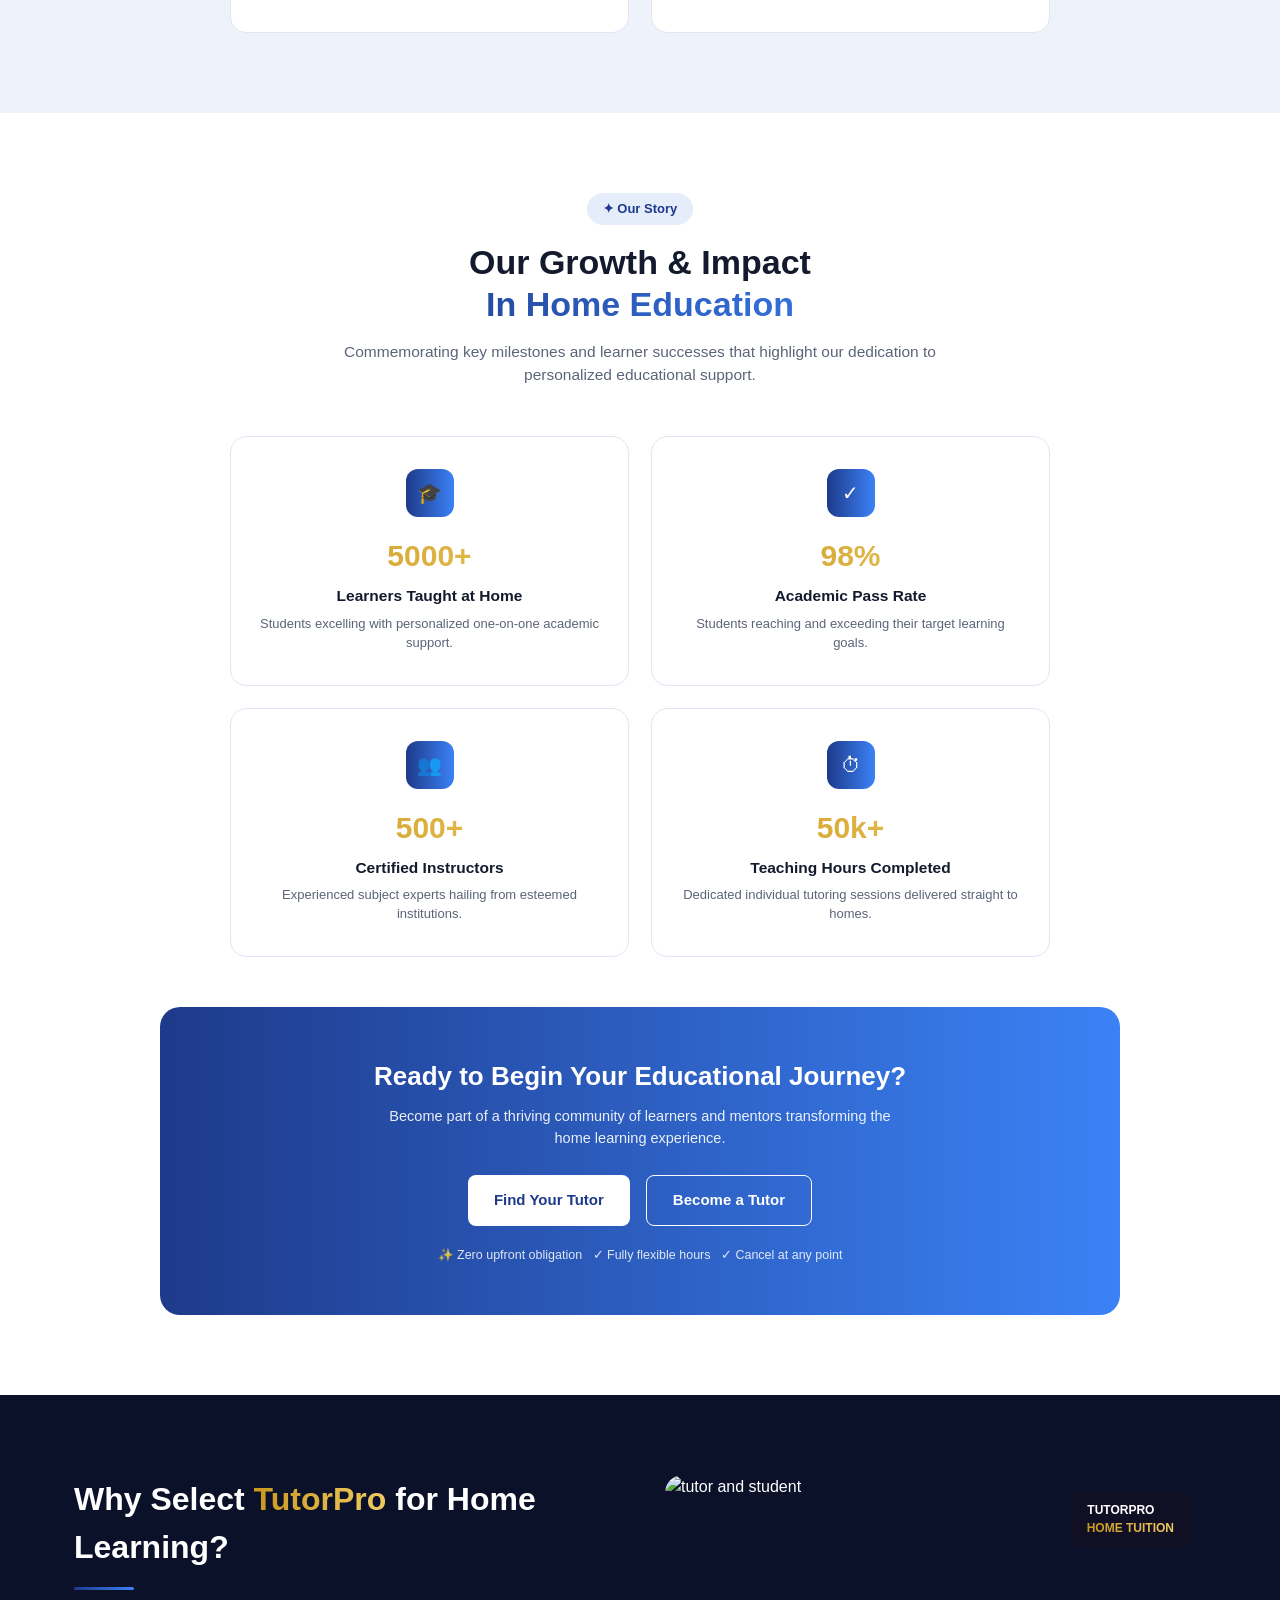
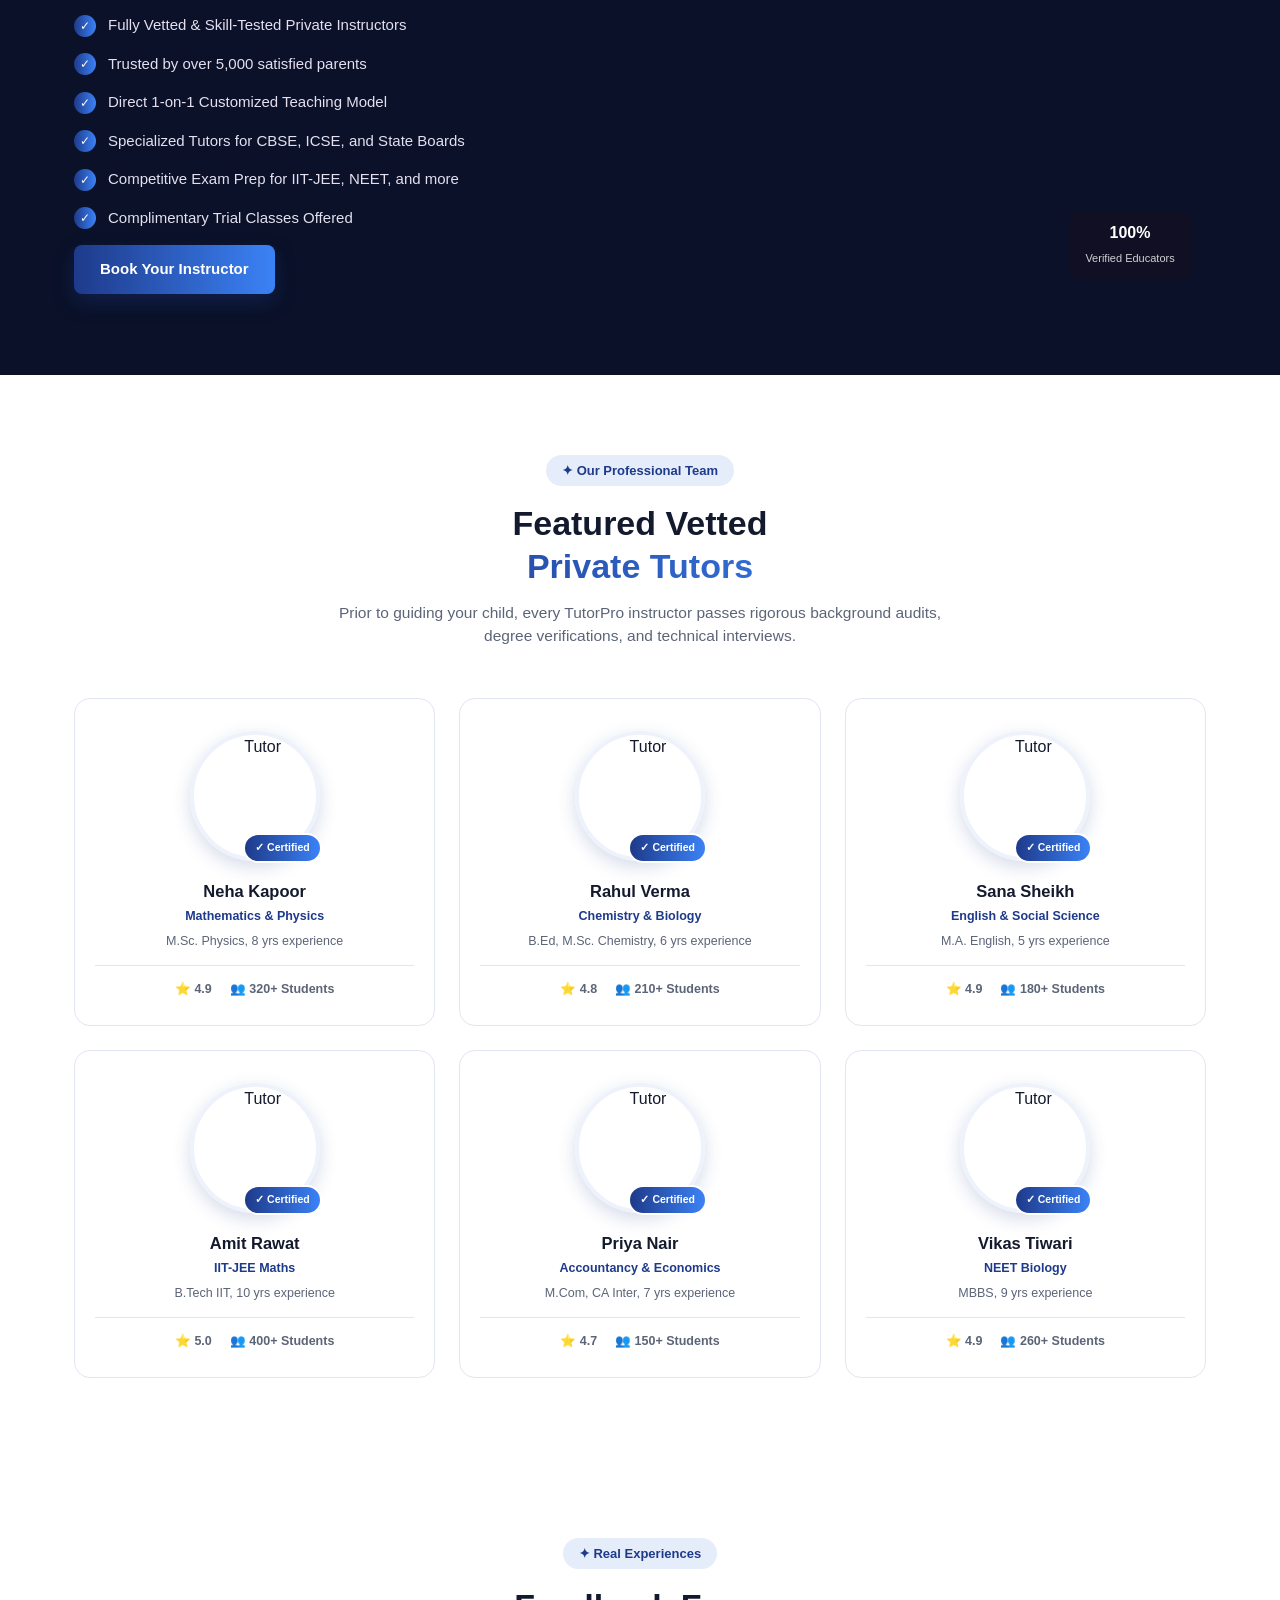
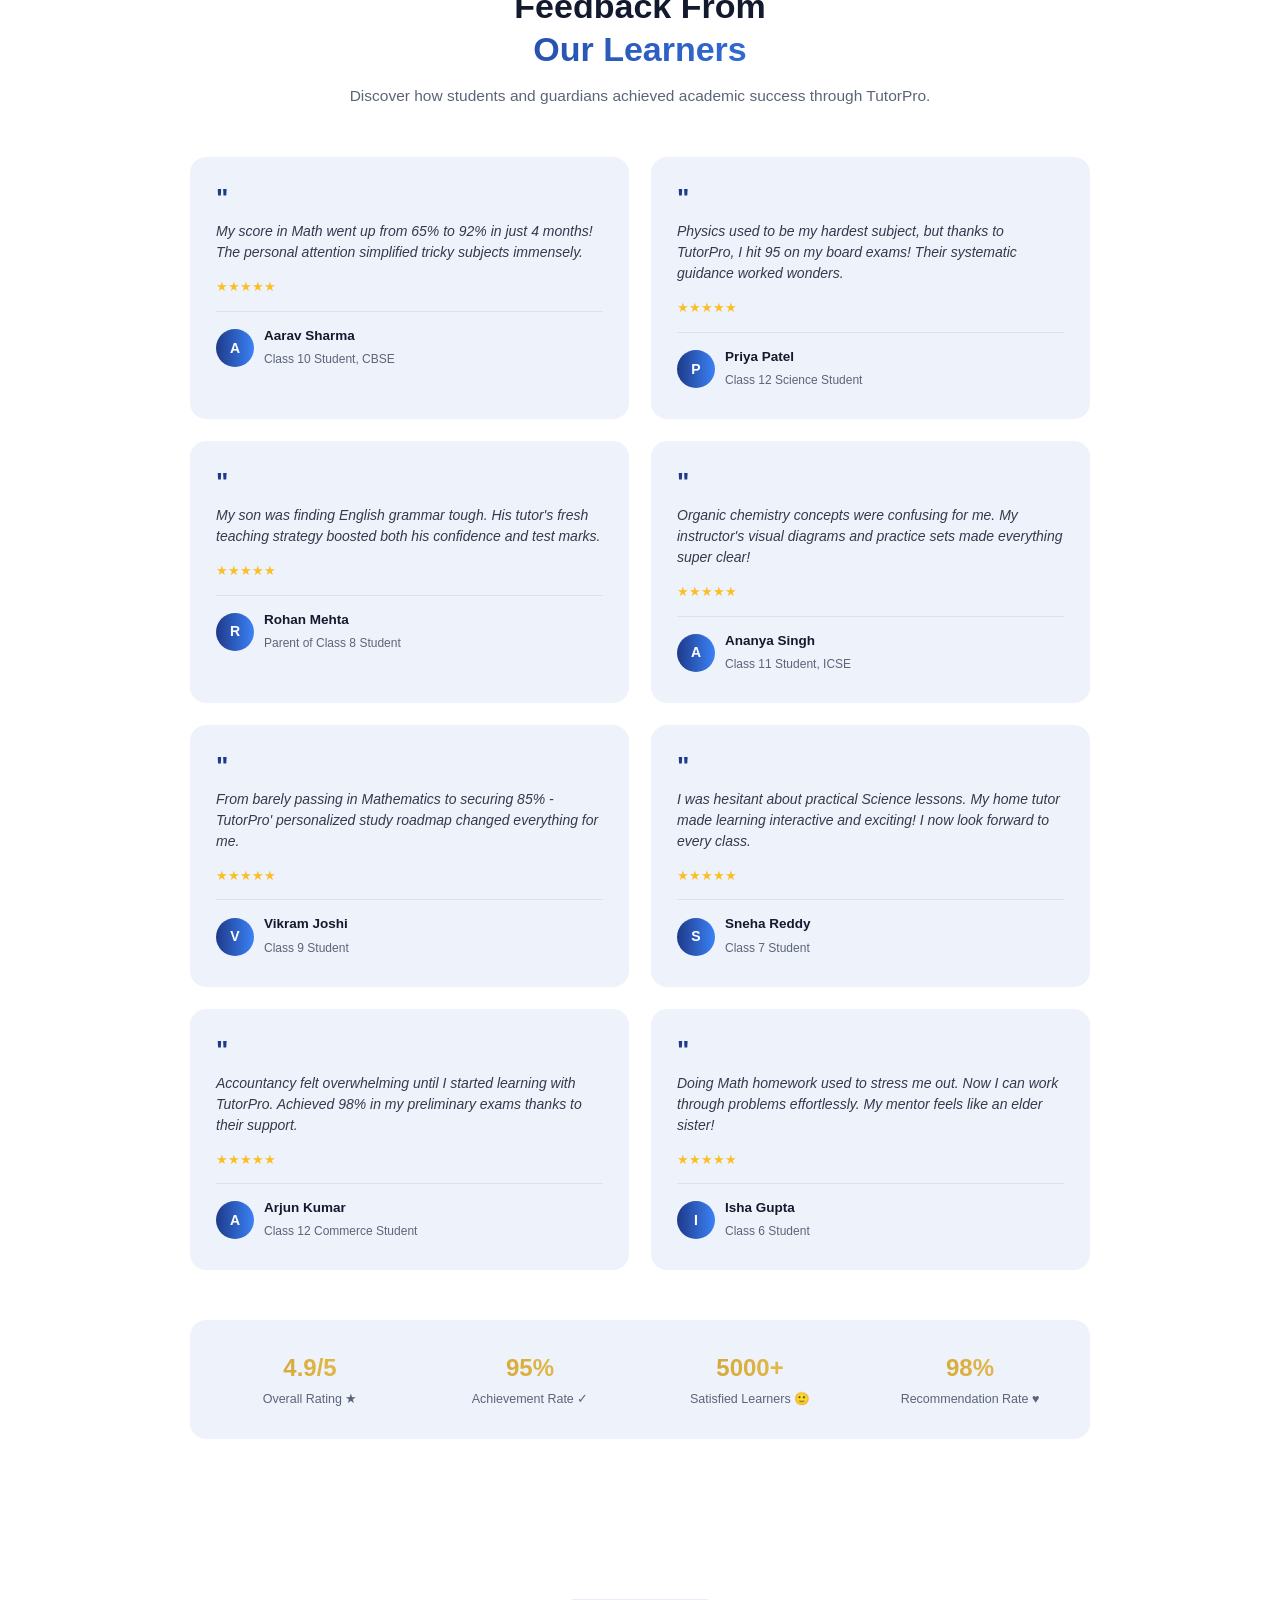
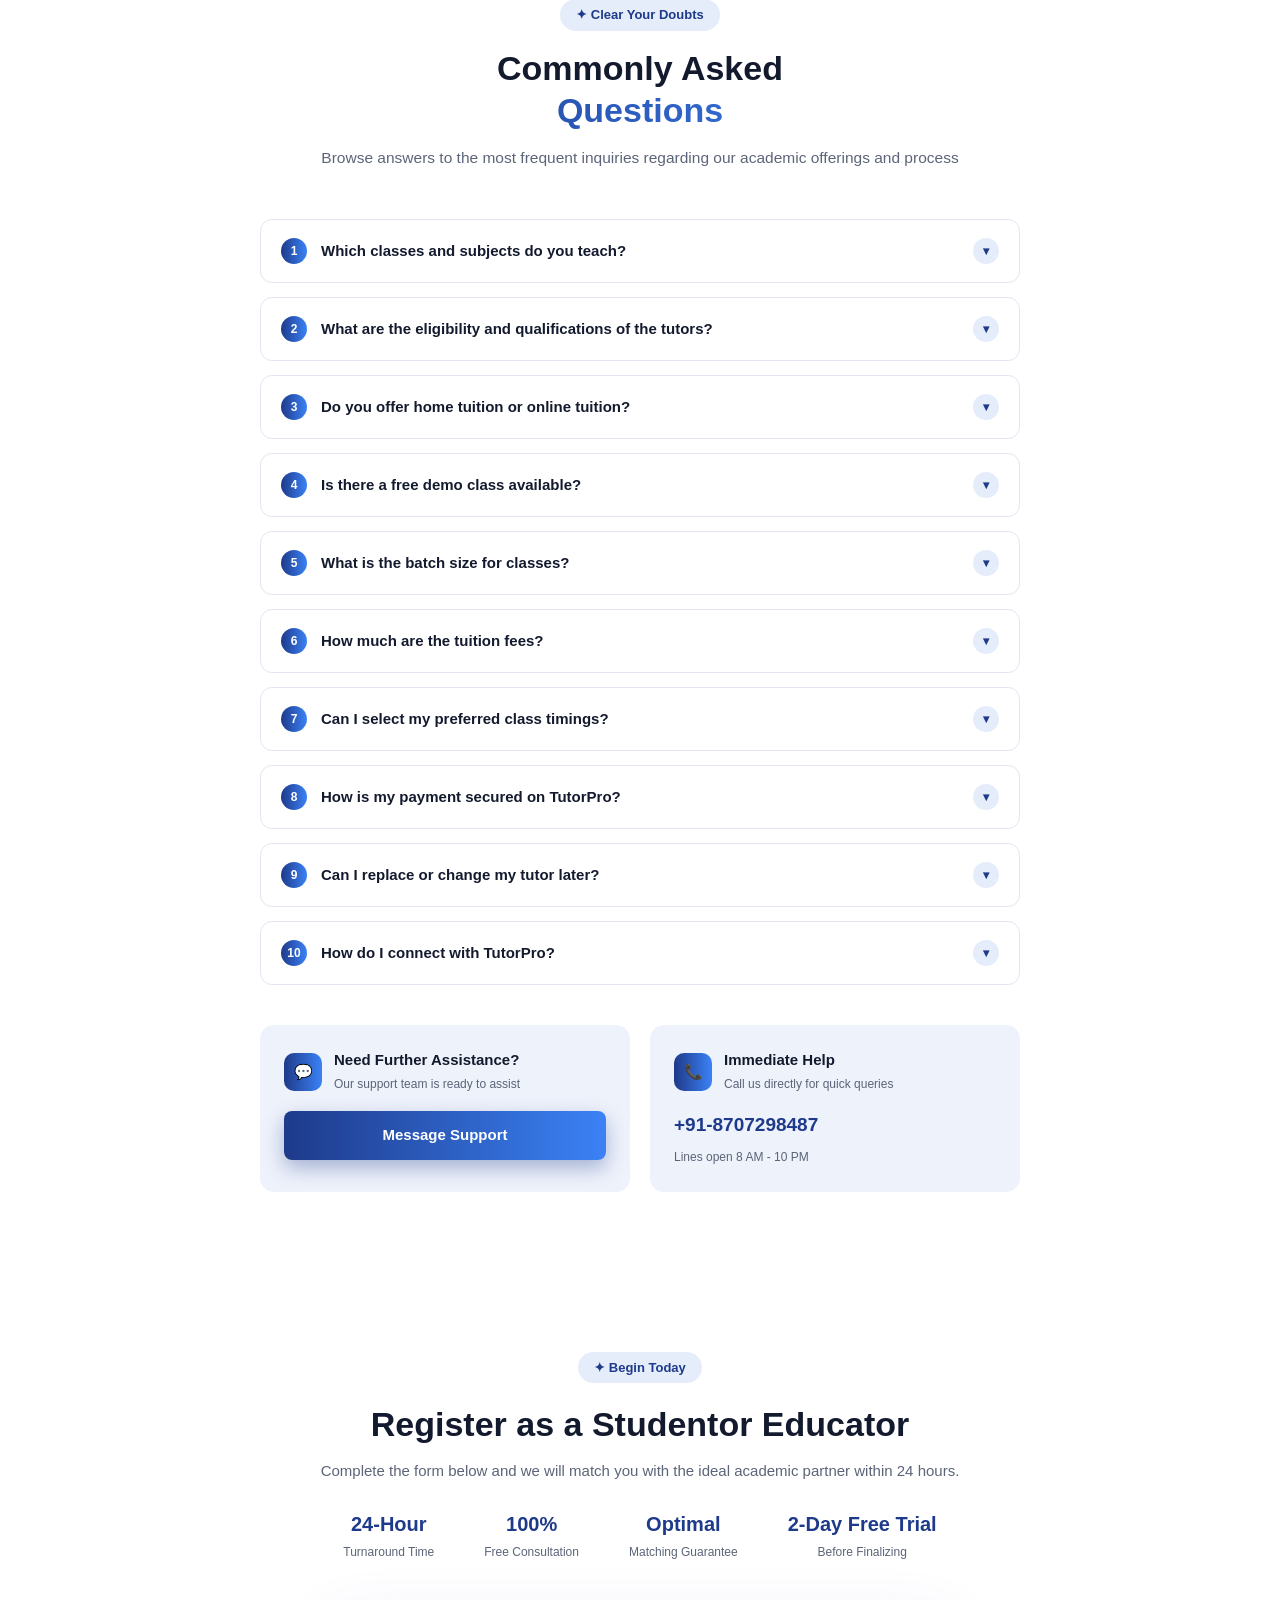
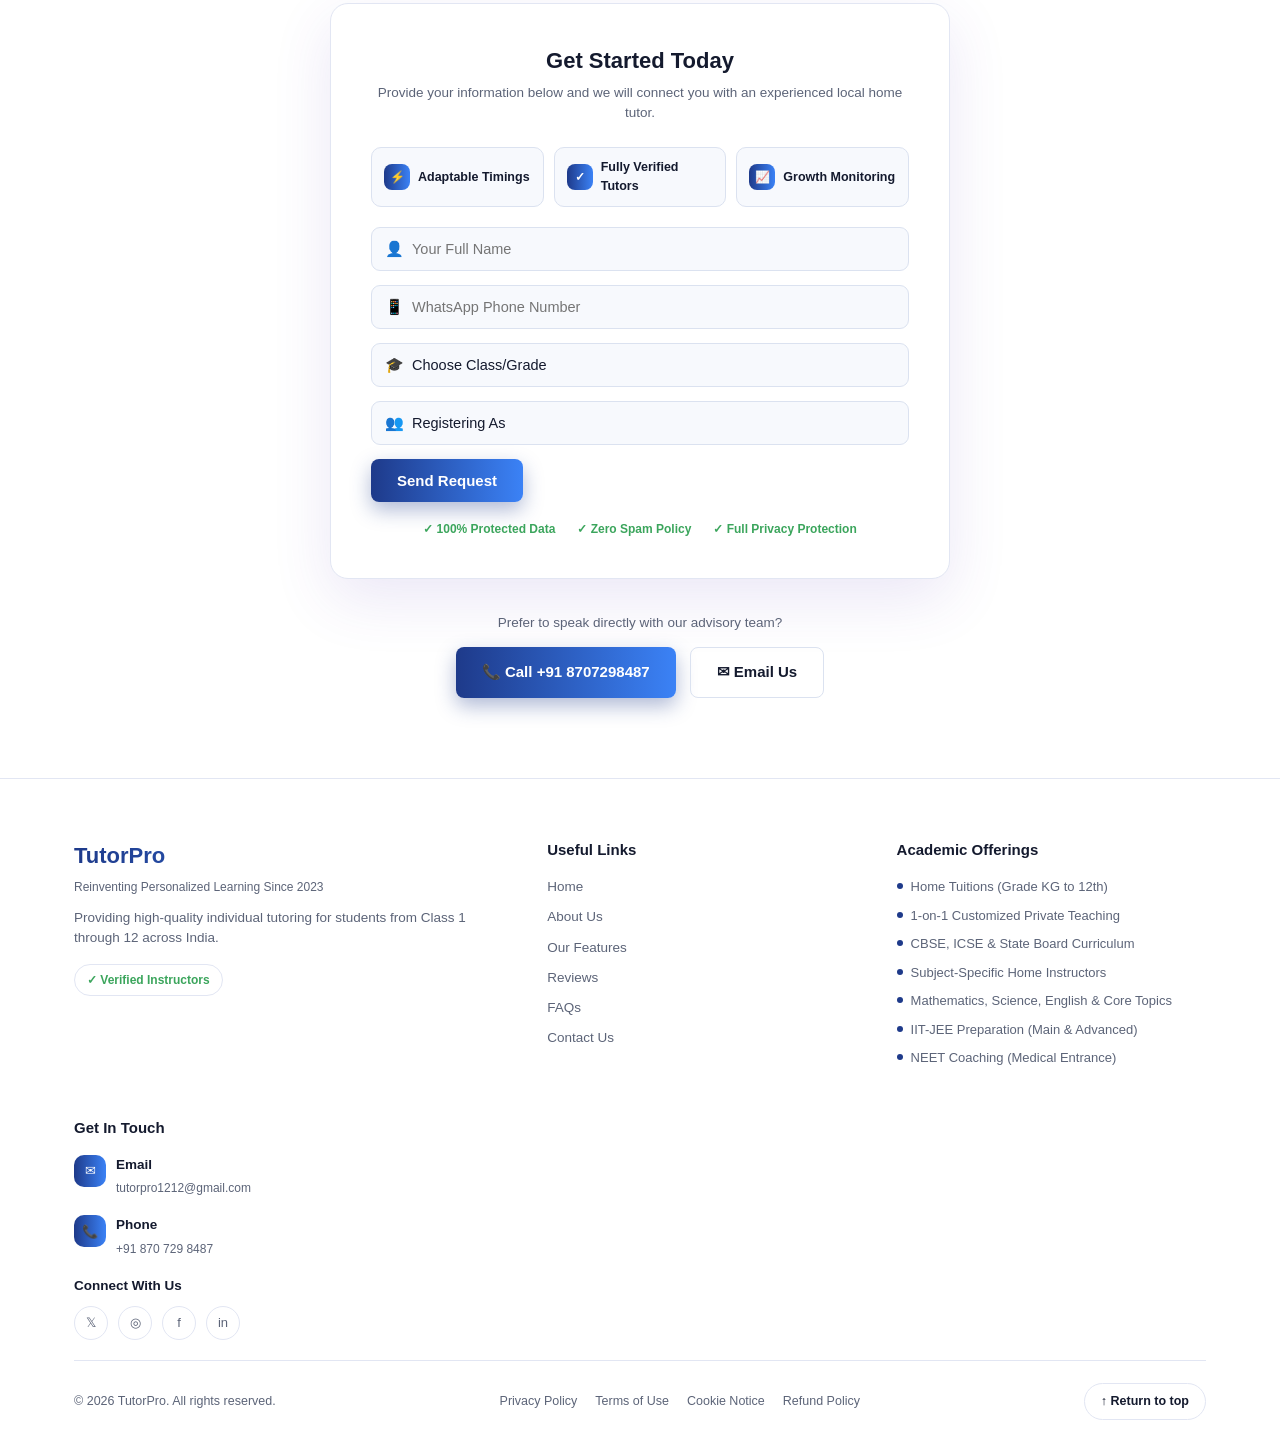
==== commit 75ea9b46: "adding pwa" ====
--- a/index.html
+++ b/index.html
@@ -69,6 +69,10 @@
   }
 }
 </script>
+          <!-- manifest-link    -->
+<link rel="manifest" href="manifest.json">
+    <meta name="theme-color" content="#000000">
+    <!-- ================== -->
 <link rel="icon" href="assets/images/favicon.ico" type="image/x-icon">
 <link rel="stylesheet" href="assets/css/style.css">
 <link rel="stylesheet" href="assets/css/responsive.css">
@@ -444,5 +448,17 @@
 
 <script src="assets/js/script.js"></script>
 <script type="module" src="assets/js/firebase-config.js"></script>
+
+
+<!-- Service Worker Registration JS -->
+    <script>
+        if ('serviceWorker' in navigator) {
+            window.addEventListener('load', () => {
+                navigator.serviceWorker.register('sw.js')
+                    .then(reg => console.log('TutorPro Service Worker Registered!'))
+                    .catch(err => console.log('Service Worker Fail:', err));
+            });
+        }
+    </script>
 </body>
 </html>
--- a/assets/css/style.css
+++ b/assets/css/style.css
@@ -20,7 +20,7 @@
   .logo .mark{width:34px;height:34px;border-radius:8px;background:var(--grad);display:flex;align-items:center;justify-content:center;color:var(--on-grad);font-size:16px;}
   .logo span{background:var(--grad);-webkit-background-clip:text;background-clip:text;color:transparent;}
   .logo small{display:block;font-size:10px;font-weight:400;color:var(--text-gray);letter-spacing:.2px;}
-  .nav-links{display:flex;align-items:center;gap:30px;}
+  .nav-links{display:flex;align-items:center;gap:25px;}
   .nav-links a{font-size:14.5px;font-weight:600;color:var(--nav-link-color);position:relative;padding:4px 0;transition:color .2s;}
   .nav-links a.active,.nav-links a:hover{color:var(--purple-1);}
   .nav-links a.active::after{content:'';position:absolute;left:0;right:0;bottom:-4px;height:2px;background:var(--grad);border-radius:2px;}
--- a/assets/css/responsive.css
+++ b/assets/css/responsive.css
@@ -1,8 +1,9 @@
 /* ---------- RESPONSIVE ---------- */
-  @media (max-width:960px){
+  @media (max-width:980px){
     .why-grid,.feat-grid,.stats-grid,.test-grid,.foot-grid{grid-template-columns:1fr;}
     .why-img{order:-1;}
     .why-img img{height:280px;}
+    .nav-links{gap:20px;}
     .teacher-grid{grid-template-columns:repeat(2,1fr);}
   }
   @media (max-width:820px){
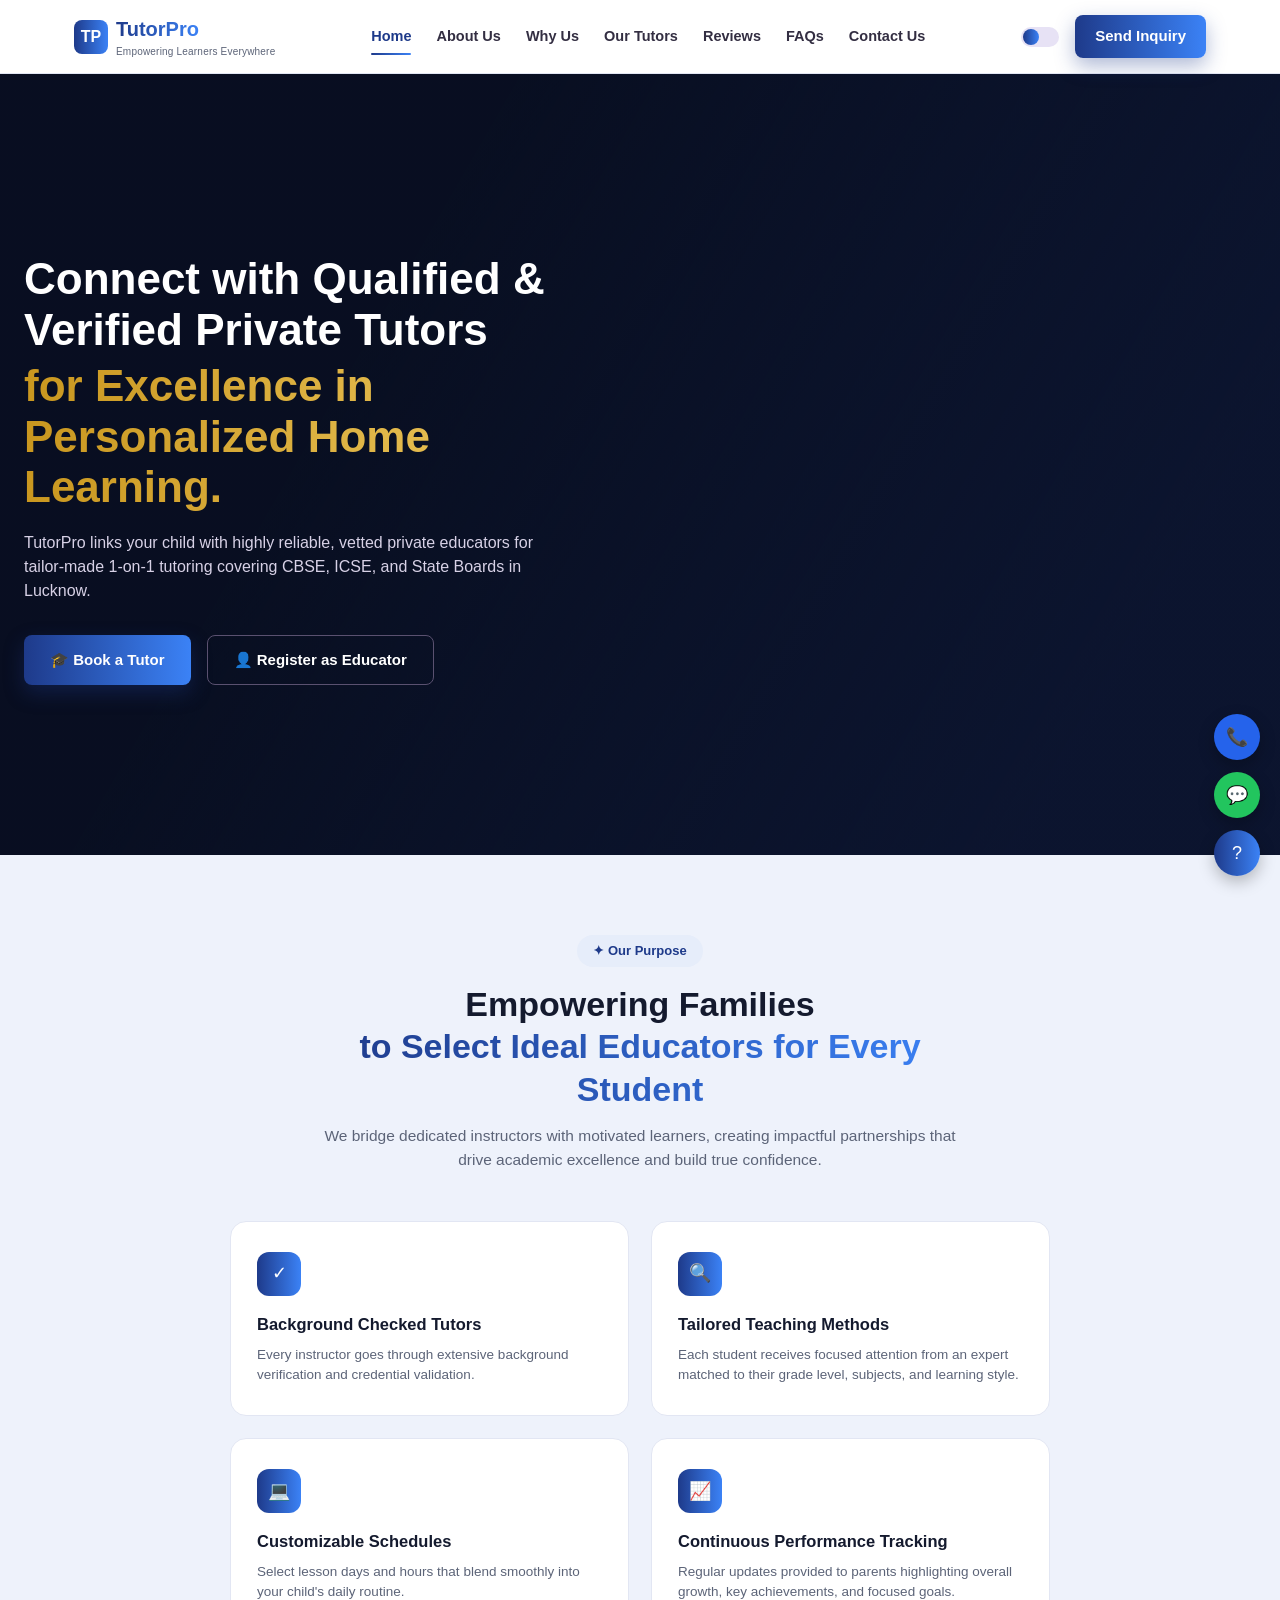
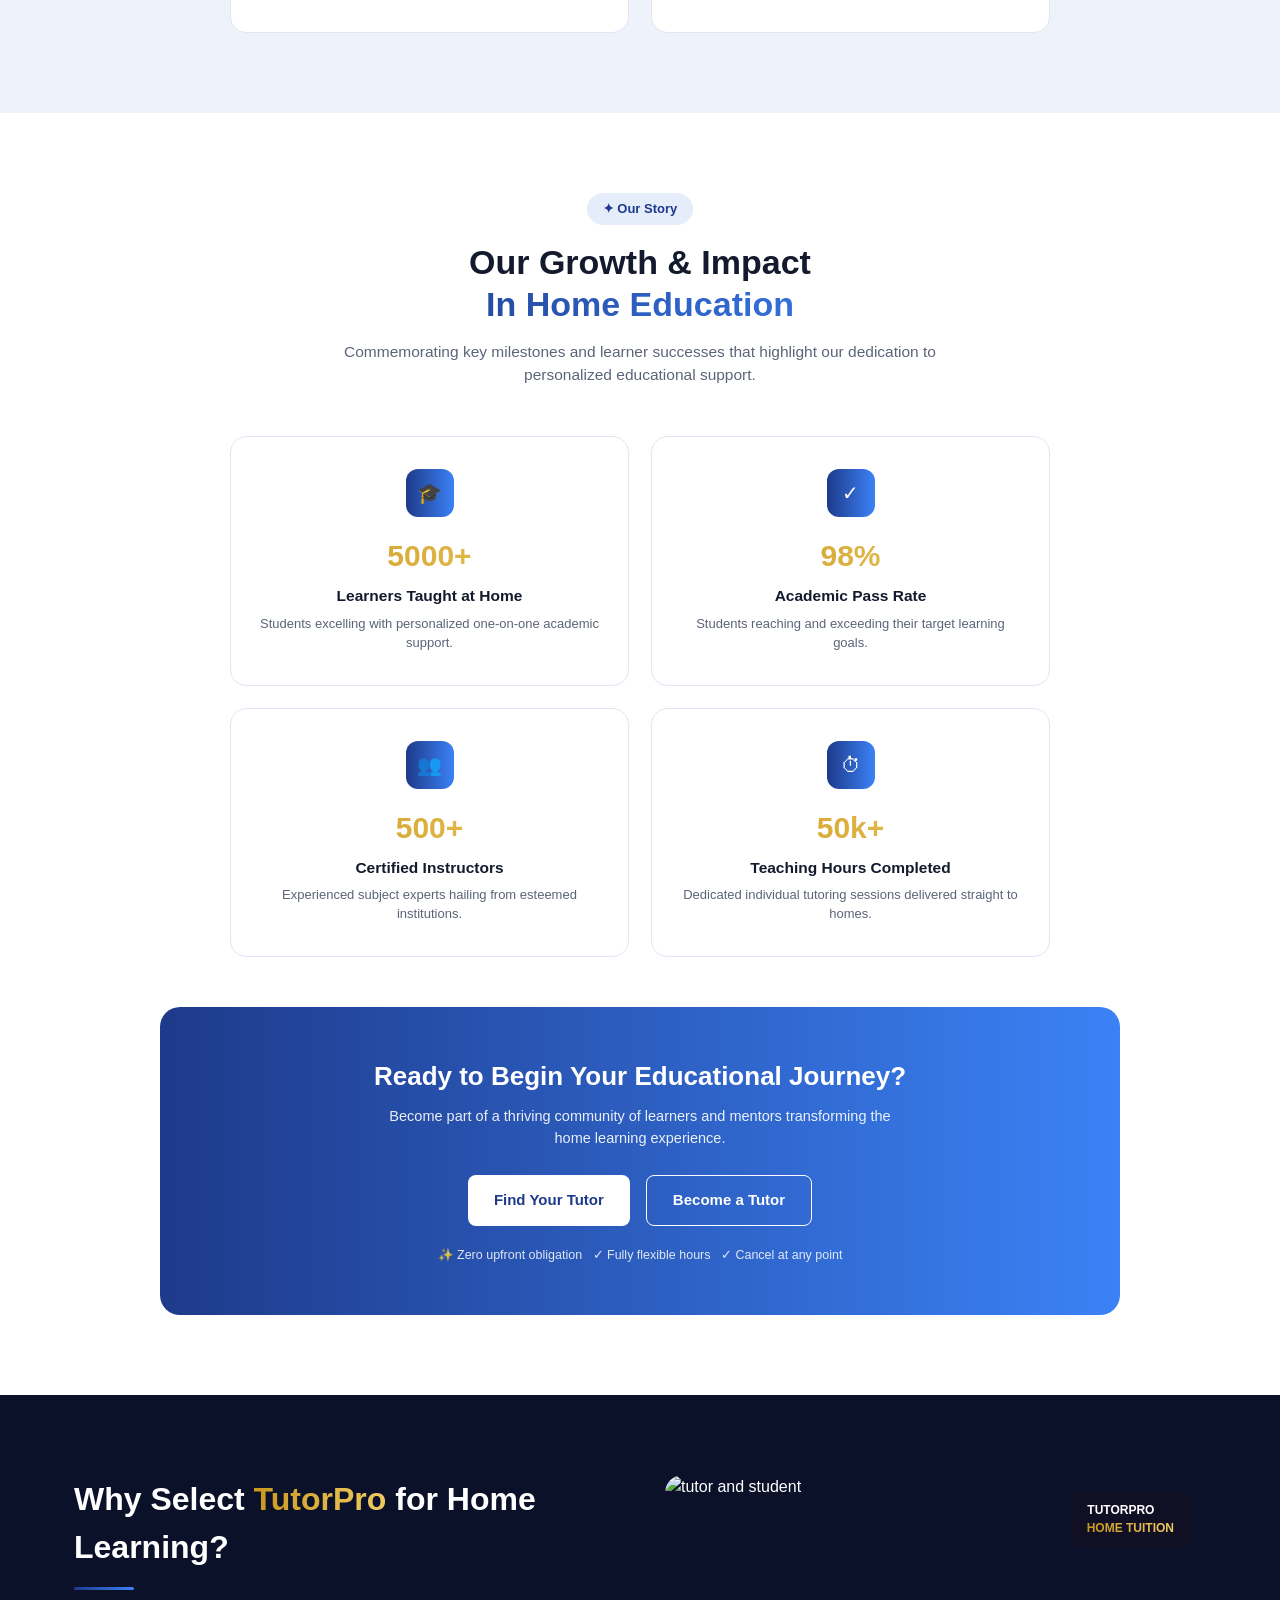
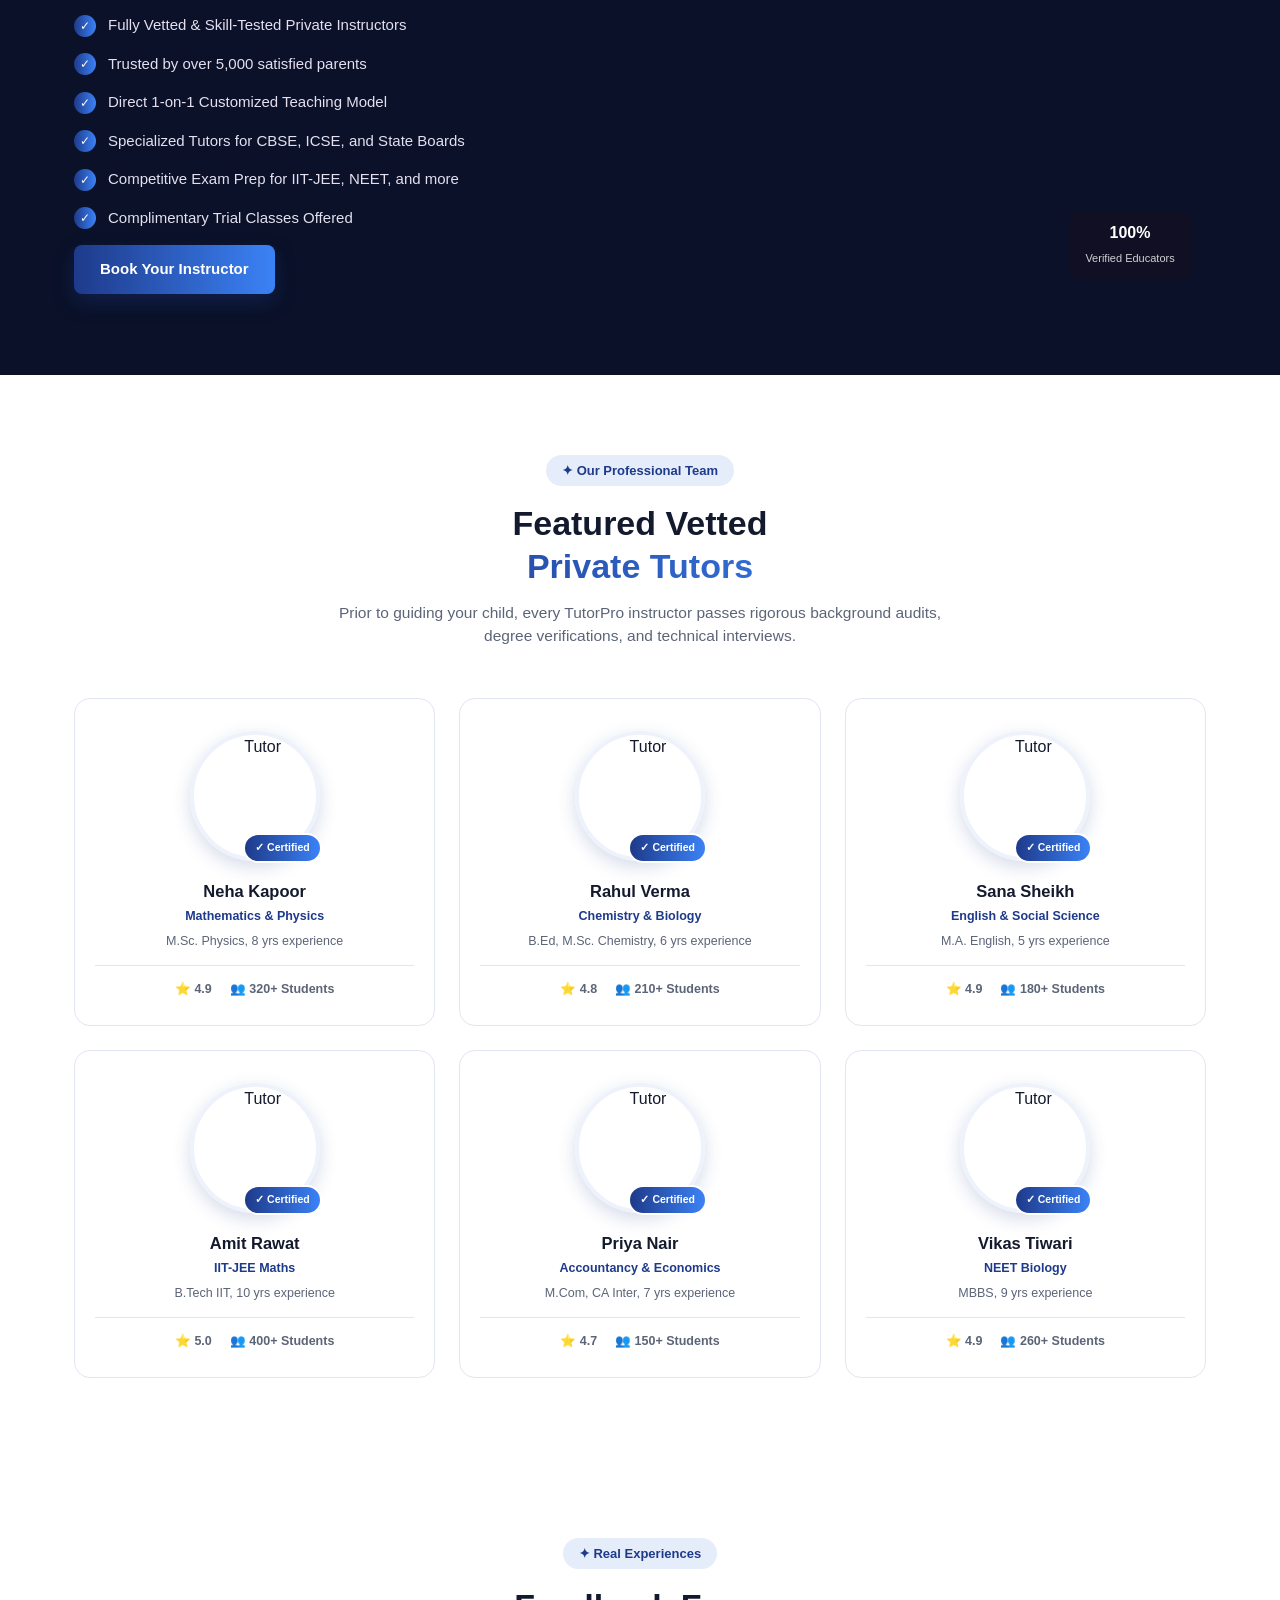
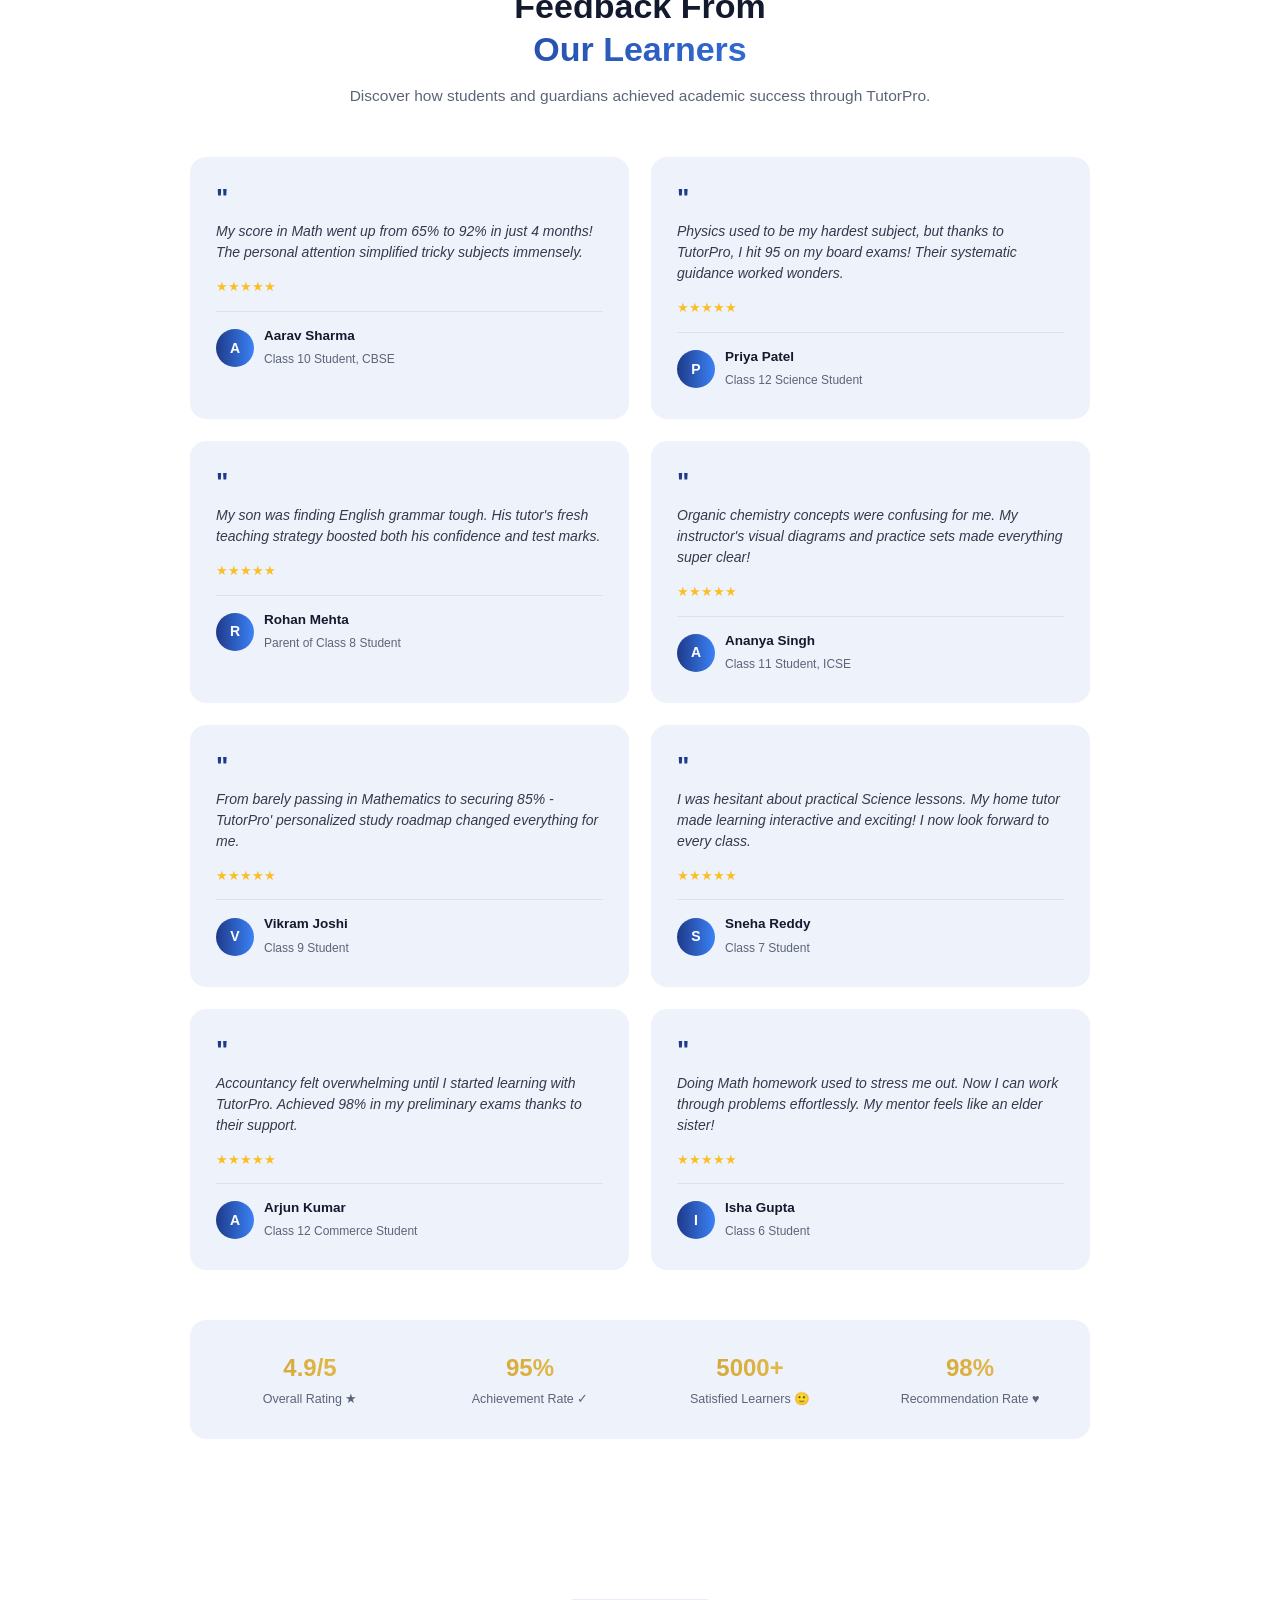
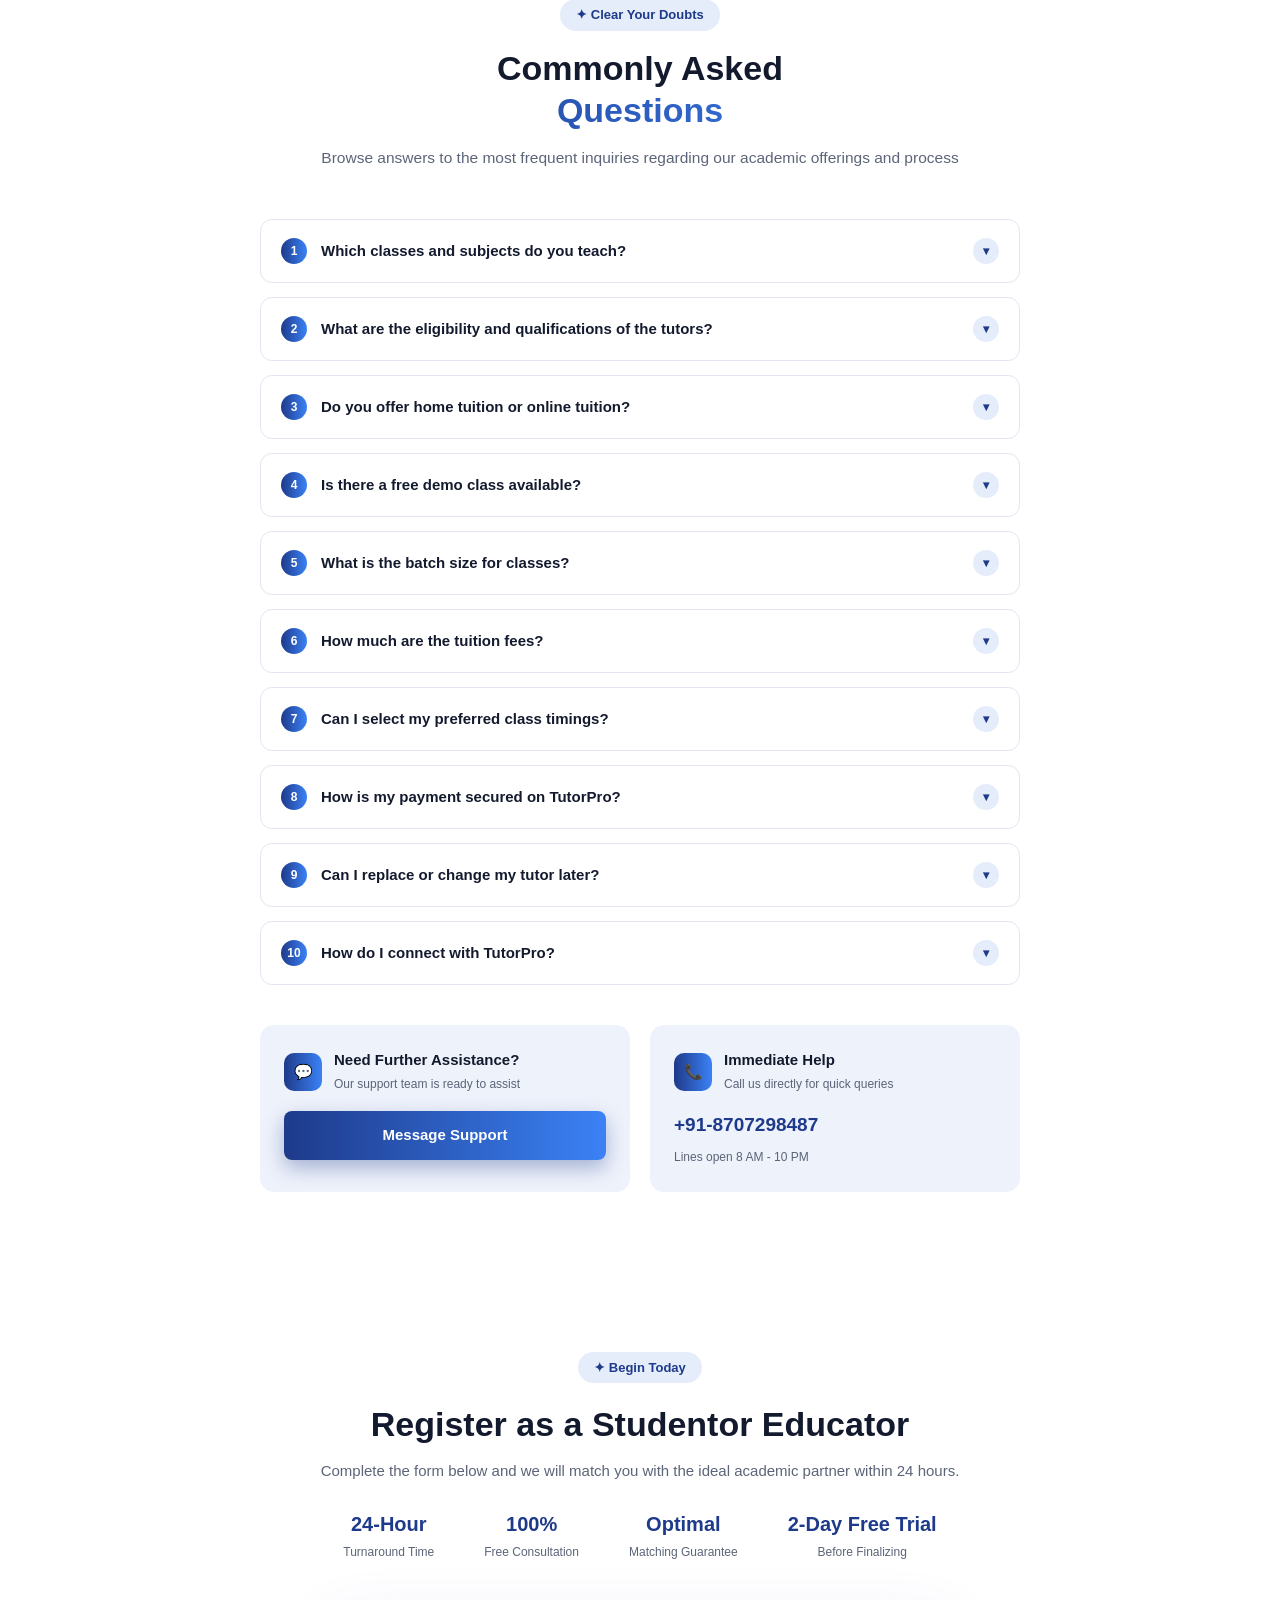
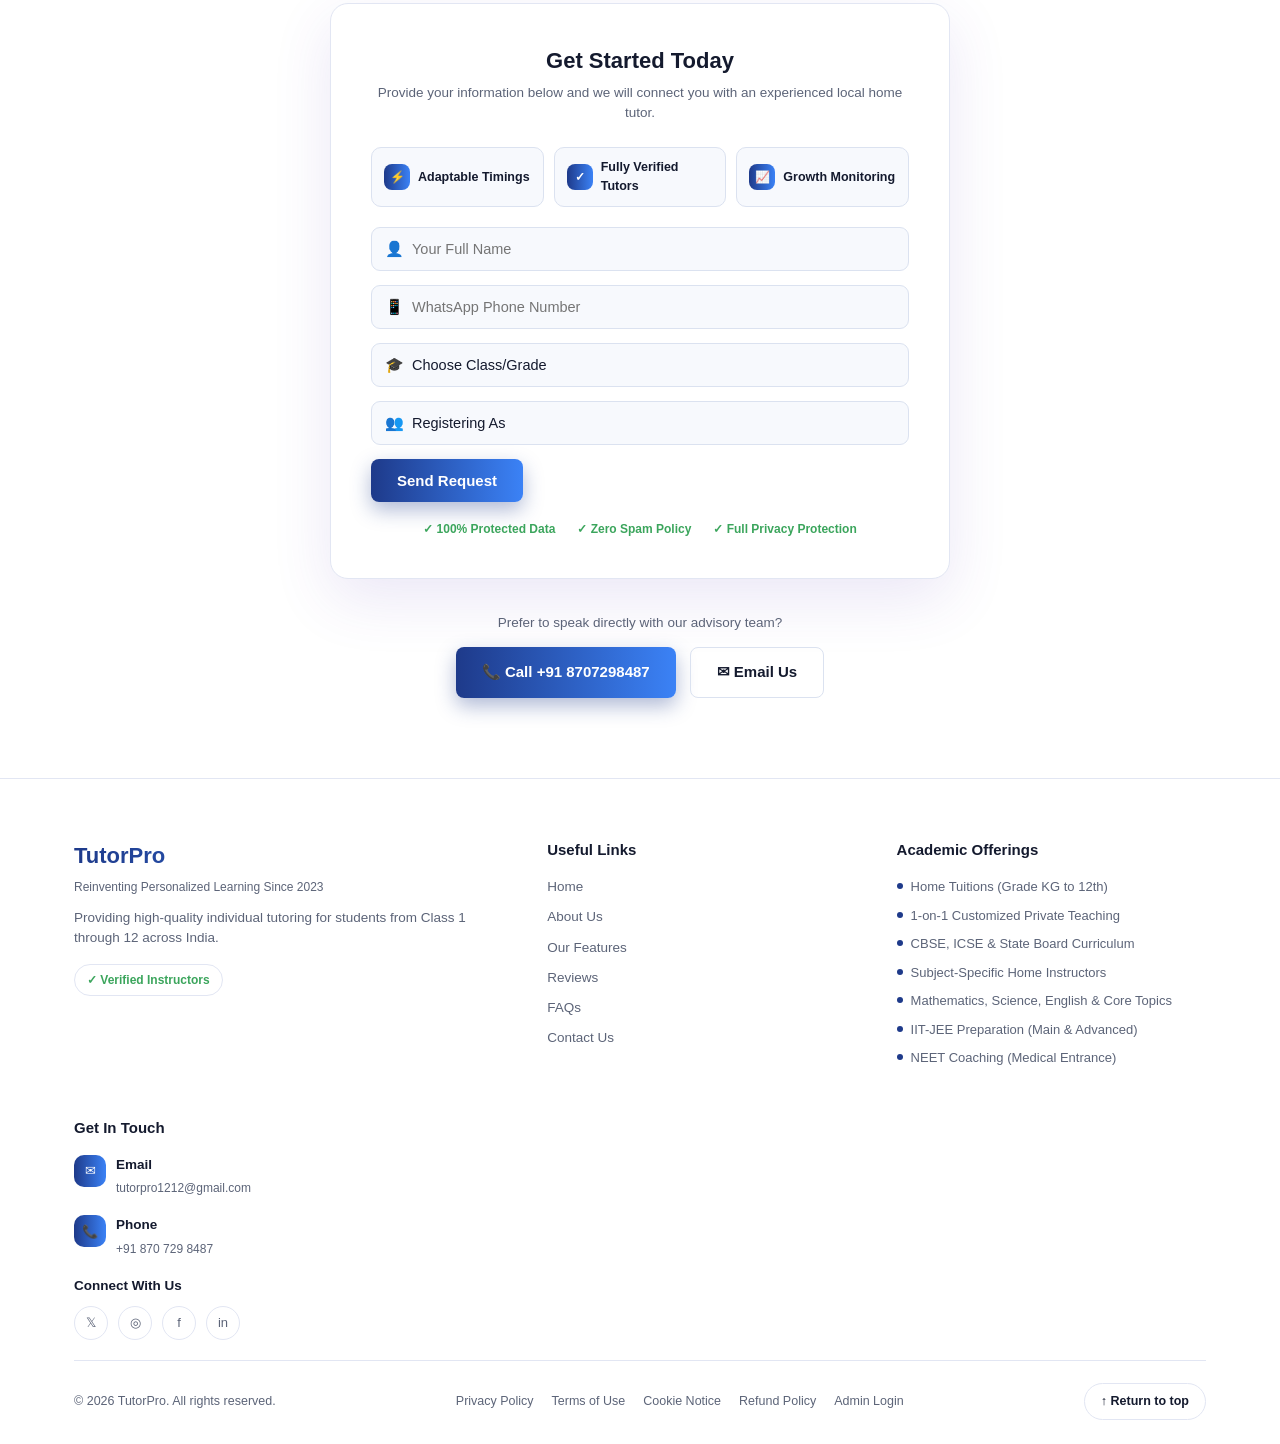
==== commit 80d44c04: "authentication added" ====
--- a/index.html
+++ b/index.html
@@ -359,7 +359,7 @@
       </div>
       <form id="queryForm">
         <div class="field"><span class="ic">👤</span><input type="text" id="fullNameInput" placeholder="Your Full Name" required></div>
-        <div class="field"><span class="ic">📱</span><input type="tel" id="whatsappInput" placeholder="WhatsApp Phone Number" required></div>
+        <div class="field"><span class="ic">📱</span><input type="tel" id="whatsappInput" pattern="[0-9]{10}" maxlength="10" placeholder="WhatsApp Phone Number" required ></div>
         <div class="field"><span class="ic">🎓</span>
           <select id="gradeSelect" required><option value="">Choose Class/Grade</option><option>Class 1-5</option><option>Class 6-8</option><option>Class 9-10</option><option>Class 11-12</option></select>
         </div>
@@ -433,7 +433,11 @@
     <div class="foot-bottom">
       <span>© 2026 TutorPro. All rights reserved.</span>
       <div class="links">
-        <a href="#">Privacy Policy</a><a href="#">Terms of Use</a><a href="#">Cookie Notice</a><a href="#">Refund Policy</a>
+        <a href="#">Privacy Policy</a>
+        <a href="#">Terms of Use</a>
+        <a href="#">Cookie Notice</a>
+        <a href="#">Refund Policy</a>
+        <a href="login.html">Admin Login</a>
       </div>
       <a href="#home" class="back-top">↑ Return to top</a>
     </div>
--- a/assets/css/style.css
+++ b/assets/css/style.css
@@ -20,7 +20,7 @@
   .logo .mark{width:34px;height:34px;border-radius:8px;background:var(--grad);display:flex;align-items:center;justify-content:center;color:var(--on-grad);font-size:16px;}
   .logo span{background:var(--grad);-webkit-background-clip:text;background-clip:text;color:transparent;}
   .logo small{display:block;font-size:10px;font-weight:400;color:var(--text-gray);letter-spacing:.2px;}
-  .nav-links{display:flex;align-items:center;gap:25px;}
+  .nav-links{display:flex;align-items:center;gap: 25px;}
   .nav-links a{font-size:14.5px;font-weight:600;color:var(--nav-link-color);position:relative;padding:4px 0;transition:color .2s;}
   .nav-links a.active,.nav-links a:hover{color:var(--purple-1);}
   .nav-links a.active::after{content:'';position:absolute;left:0;right:0;bottom:-4px;height:2px;background:var(--grad);border-radius:2px;}
--- a/assets/css/responsive.css
+++ b/assets/css/responsive.css
@@ -1,9 +1,9 @@
 /* ---------- RESPONSIVE ---------- */
-  @media (max-width:980px){
+  @media (max-width:960px){
     .why-grid,.feat-grid,.stats-grid,.test-grid,.foot-grid{grid-template-columns:1fr;}
     .why-img{order:-1;}
     .why-img img{height:280px;}
-    .nav-links{gap:20px;}
+    .nav-links{gap:15px;}
     .teacher-grid{grid-template-columns:repeat(2,1fr);}
   }
   @media (max-width:820px){
